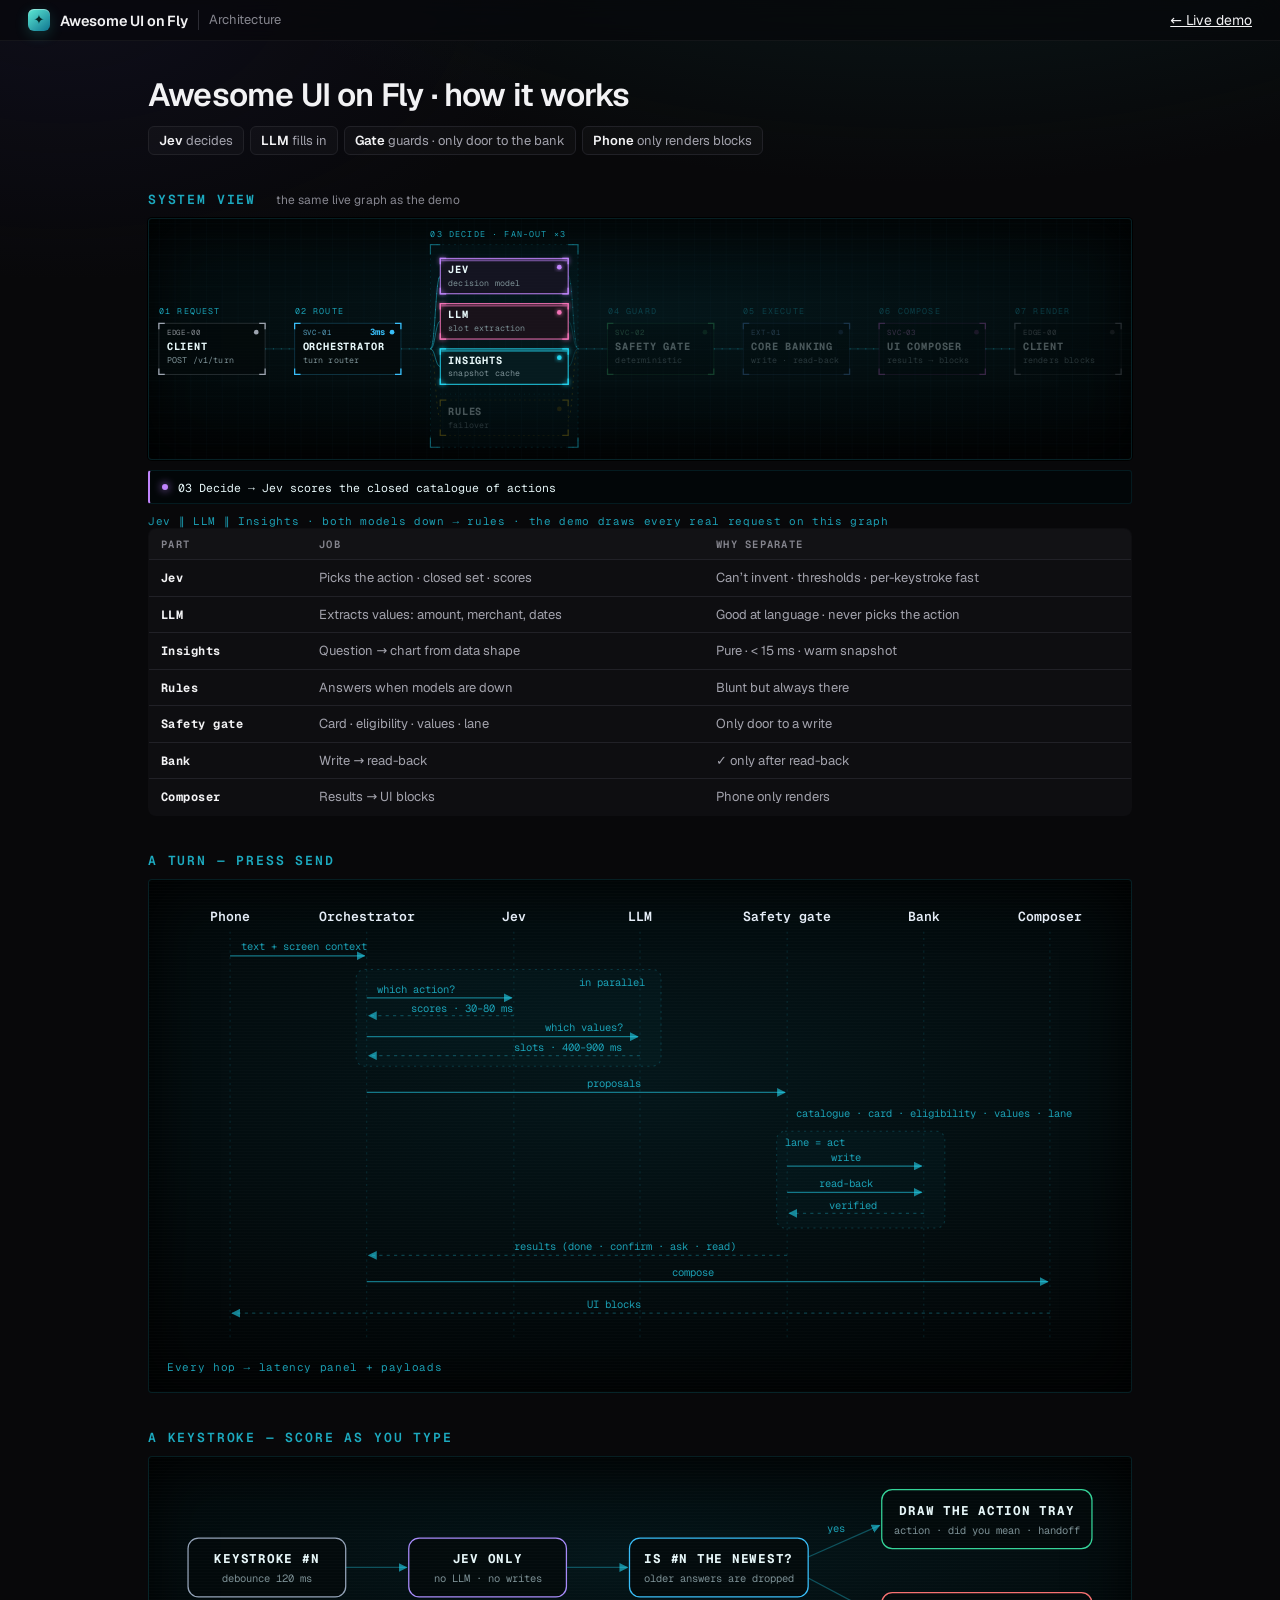
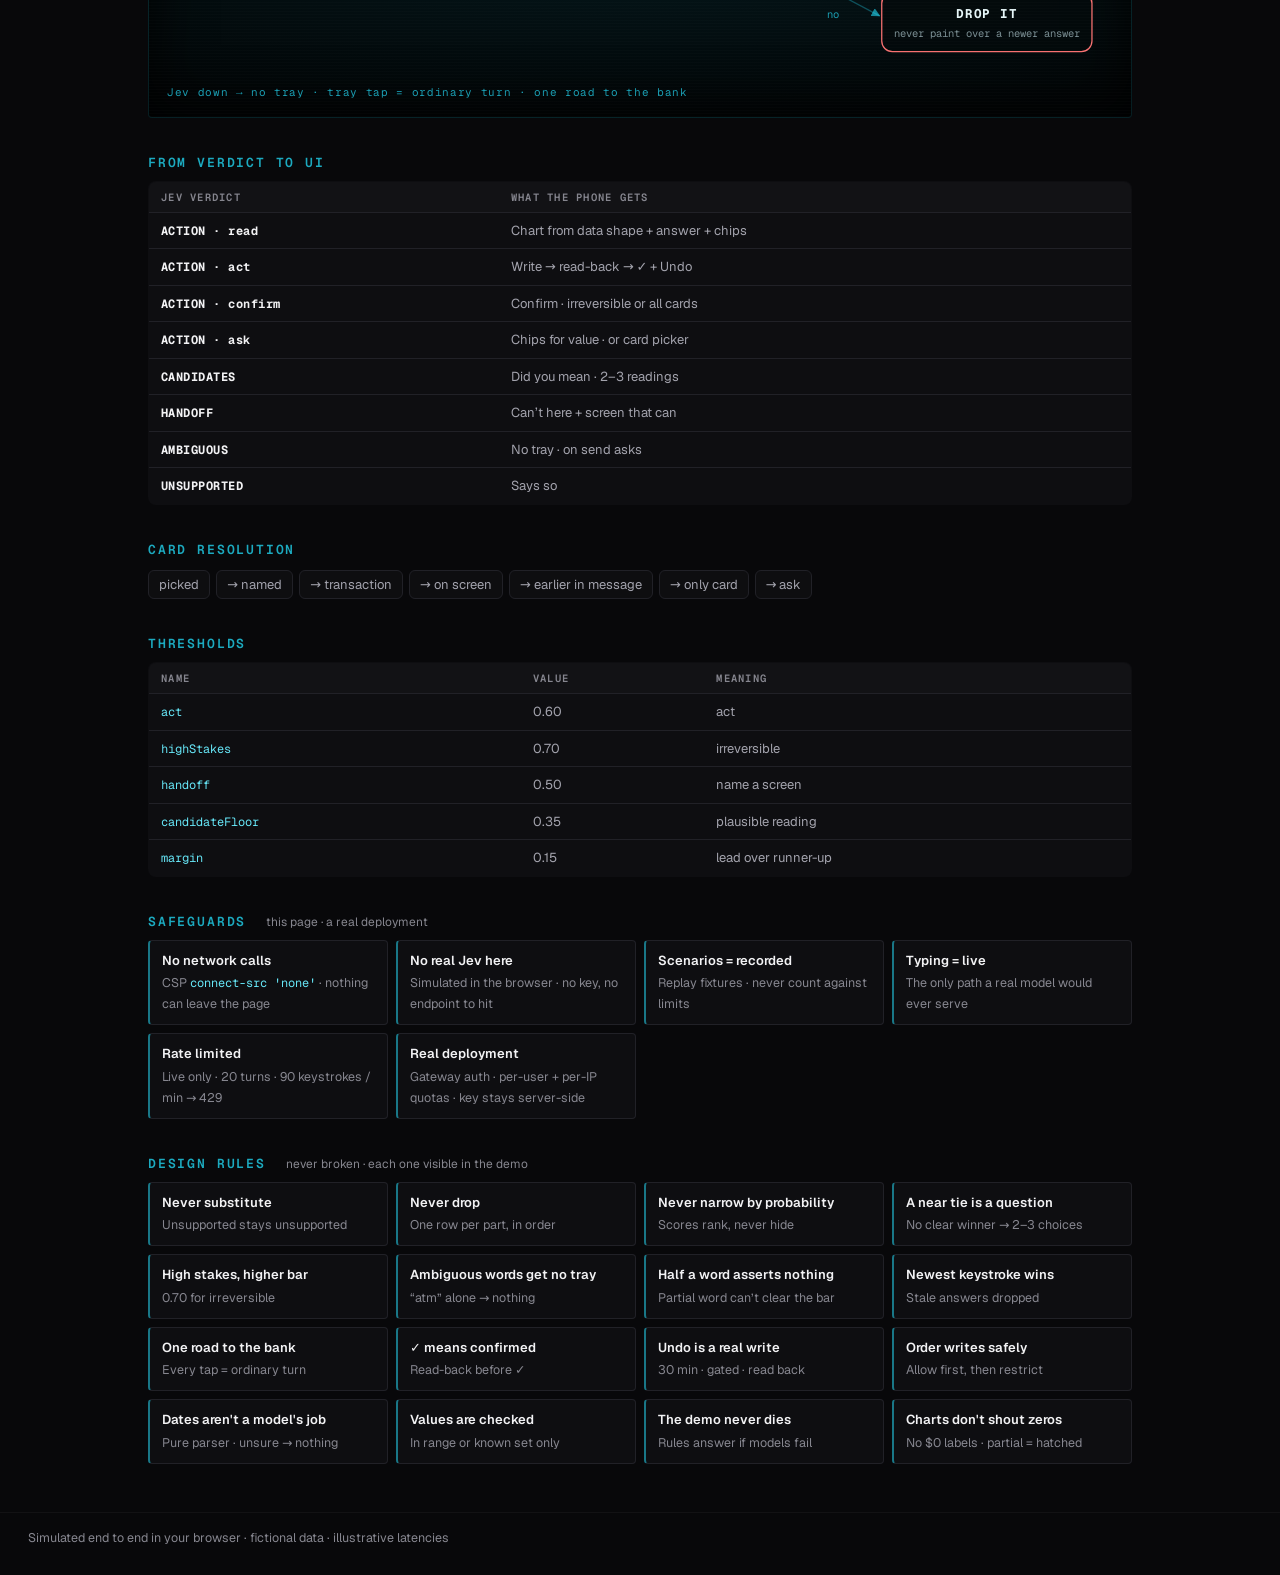
==== architecture.html @ 63ccb76f "Publish Awesome UI on Fly showcase" ====
<!doctype html>
<html lang="en">
<head>
  <meta charset="utf-8">
  <meta property="og:title" content="Awesome UI on Fly · Architecture">
  <meta property="og:image" content="og-image.png">
  <meta name="twitter:card" content="summary_large_image">
  <meta http-equiv="Content-Security-Policy" content="default-src 'self'; script-src 'self'; style-src 'self' 'unsafe-inline'; img-src 'self' data:; font-src 'self'; connect-src 'none'; media-src 'none'; object-src 'none'; frame-src 'none'; worker-src 'none'; base-uri 'self'; form-action 'none'">
  <meta name="viewport" content="width=device-width, initial-scale=1">
  <title>Awesome UI on Fly · Architecture</title>
  <link rel="icon" href="data:image/svg+xml,%3Csvg xmlns=%22http://www.w3.org/2000/svg%22 viewBox=%220 0 32 32%22%3E%3Crect width=%2232%22 height=%2232%22 rx=%228%22 fill=%22%230e7490%22/%3E%3Cpath fill=%22%23ecfeff%22 d=%22M13 6c.7 5.8 3.4 8.5 9.2 9.2-5.8.7-8.5 3.4-9.2 9.2-.7-5.8-3.4-8.5-9.2-9.2 5.8-.7 8.5-3.4 9.2-9.2z%22/%3E%3C/svg%3E">
  <link rel="preload" href="fonts/geist.woff2" as="font" type="font/woff2" crossorigin>
  <link rel="stylesheet" href="site.css?v=36">
  <style>
    .doc-wrap { max-width: 1040px; margin: 0 auto; padding: 8px 28px 48px; }
    .doc-wrap h1 { font: 600 clamp(24px, 2.6vw, 32px)/1.15 var(--display); letter-spacing: -.025em; margin: 28px 0 0; }
    .doc-wrap h2 { font: 600 13px var(--mono); letter-spacing: .14em; text-transform: uppercase; color: #22d3eecc; margin: 36px 0 10px; }
    .doc-wrap h2 small { font: 12px var(--sans); letter-spacing: 0; text-transform: none; color: var(--text-3); margin-left: 10px; }
    .fig { position: relative; margin: 0; border: 1px solid #22d3ee1f; border-radius: 4px; overflow: hidden; padding: 18px;
      background: radial-gradient(120% 90% at 50% 40%, #04161a 0%, #020506 70%); box-shadow: inset 0 0 60px #000; }
    .fig::after { content: ""; position: absolute; inset: 0; pointer-events: none; opacity: .45; background: repeating-linear-gradient(0deg, #ffffff07 0 1px, transparent 1px 3px); }
    .fig svg { display: block; width: 100%; height: auto; position: relative; }
    .fig figcaption { font: 11px var(--mono); letter-spacing: .06em; color: var(--hud-dim); margin-top: 10px; position: relative; }
    table { width: 100%; border-collapse: collapse; margin: 0; font-size: 13px; background: var(--surface); border: 1px solid var(--border); border-radius: 8px; overflow: hidden; }
    th, td { text-align: left; padding: 8px 12px; border-bottom: 1px solid var(--border); vertical-align: top; }
    th { font: 600 10.5px var(--mono); letter-spacing: .12em; text-transform: uppercase; color: var(--text-3); background: #ffffff04; }
    td { color: var(--text-2); } td b { color: var(--text); font-family: var(--mono); font-size: 12px; letter-spacing: .04em; }
    code { font: 12px var(--mono); color: #67e8f9; }
    .rules { display: grid; grid-template-columns: repeat(auto-fill, minmax(230px, 1fr)); gap: 8px; }
    .rule { background: var(--surface); border: 1px solid var(--border); border-left: 2px solid #22d3ee88; border-radius: 4px; padding: 10px 12px; }
    .rule b { display: block; font-size: 13px; font-weight: 600; margin-bottom: 2px; }
    .rule span { color: var(--text-3); font-size: 12.5px; }
    svg text { font-family: var(--mono); }
    .b rect { fill: #03090bcc; stroke-width: 1.2; } .b .t { fill: #e6f6f8; font-size: 12px; font-weight: 700; letter-spacing: .06em; text-anchor: middle; text-transform: uppercase; }
    .b .s { fill: #7b8f94; font-size: 10px; text-anchor: middle; }
    .ar { stroke: #22d3ee55; stroke-width: 1.2; fill: none; marker-end: url(#h); } .ar.dash { stroke-dasharray: 3 4; }
    .lbl { fill: var(--hud-dim); font-size: 10px; } .life { stroke: #22d3ee22; stroke-dasharray: 2 4; }
    .sq { stroke: #22d3ee88; stroke-width: 1.2; marker-end: url(#h); } .sq.ret { stroke-dasharray: 3 4; stroke: #22d3ee44; }
    .grp { fill: #22d3ee06; stroke: #22d3ee33; stroke-dasharray: 2 4; }
    .points { list-style: none; display: flex; flex-wrap: wrap; gap: 6px; margin: 12px 0 0; padding: 0; }
    .points li { font-size: 13px; color: var(--text-2); background: #ffffff06; border: 1px solid var(--border); border-radius: 6px; padding: 4px 10px; } .points b { color: var(--text); }
    .fig-live { padding: 0; border: 0; background: none; box-shadow: none; overflow: visible; }
    .fig-live::after { display: none; }
    .fig-live .flow-wrap, .fig-live .flow-say { margin-left: 0; margin-right: 0; }
    .guards { display: grid; grid-template-columns: repeat(auto-fill, minmax(230px, 1fr)); gap: 8px; }
  </style>
</head>
<body>
  <header class="top"><div class="brand"><span class="mark" style="font-size:13px">✦</span><b>Awesome UI on Fly</b><span class="tagline">Architecture</span></div><a class="btn-ghost" href="index.html">← Live demo</a></header>

  <main class="doc-wrap"><h1>Awesome UI on Fly · how it works</h1>
    <ul class="points"><li><b>Jev</b> decides</li><li><b>LLM</b> fills in</li><li><b>Gate</b> guards · only door to the bank</li><li><b>Phone</b> only renders blocks</li></ul>

    <svg width="0" height="0" style="position:absolute"><defs><marker id="h" viewBox="0 0 10 10" refX="9" refY="5" markerWidth="7" markerHeight="7" orient="auto-start-reverse"><path d="M0 0L10 5L0 10z" fill="#22d3ee99"/></marker></defs></svg>

    <h2>System view <small>the same live graph as the demo</small></h2>
    <figure class="fig fig-live">
      <div class="flow-wrap"><svg id="flow" role="img" aria-label="Request pipeline: client, orchestrator, then Jev, LLM and Insights in parallel (rules as fallback), safety gate, core banking, UI composer, back to the client."></svg></div>
      <div class="flow-say"><i></i><span>a sample turn plays through the pipeline</span></div>
      <figcaption>Jev ∥ LLM ∥ Insights · both models down → rules · the demo draws every real request on this graph</figcaption>
    </figure>

    <table>
      <tr><th>Part</th><th>Job</th><th>Why separate</th></tr>
      <tr><td><b>Jev</b></td><td>Picks the action · closed set · scores</td><td>Can’t invent · thresholds · per-keystroke fast</td></tr>
      <tr><td><b>LLM</b></td><td>Extracts values: amount, merchant, dates</td><td>Good at language · never picks the action</td></tr>
      <tr><td><b>Insights</b></td><td>Question → chart from data shape</td><td>Pure · &lt; 15 ms · warm snapshot</td></tr>
      <tr><td><b>Rules</b></td><td>Answers when models are down</td><td>Blunt but always there</td></tr>
      <tr><td><b>Safety gate</b></td><td>Card · eligibility · values · lane</td><td>Only door to a write</td></tr>
      <tr><td><b>Bank</b></td><td>Write → read-back</td><td>✓ only after read-back</td></tr>
      <tr><td><b>Composer</b></td><td>Results → UI blocks</td><td>Phone only renders</td></tr>
    </table>

    <h2>A turn — press send</h2>
    <figure class="fig">
      <svg viewBox="0 0 900 430">
        <g class="lbl" text-anchor="middle" style="font-size:12.5px;fill:#e5edf7;font-weight:600">
          <text x="60" y="22">Phone</text><text x="190" y="22">Orchestrator</text><text x="330" y="22">Jev</text><text x="450" y="22">LLM</text><text x="590" y="22">Safety gate</text><text x="720" y="22">Bank</text><text x="840" y="22">Composer</text>
        </g>
        <g class="life"><path d="M60 32V420M190 32V420M330 32V420M450 32V420M590 32V420M720 32V420M840 32V420"/></g>
        <path class="sq" d="M60 55H188"/><text class="lbl" x="70" y="49">text + screen context</text>
        <rect class="grp" x="180" y="68" width="290" height="92" rx="8"/><text class="lbl" x="392" y="84">in parallel</text>
        <path class="sq" d="M190 95H328"/><text class="lbl" x="200" y="90">which action?</text>
        <path class="sq ret" d="M330 112H192"/><text class="lbl" x="232" y="108">scores · 30–80 ms</text>
        <path class="sq" d="M190 132H448"/><text class="lbl" x="360" y="127">which values?</text>
        <path class="sq ret" d="M450 150H192"/><text class="lbl" x="330" y="146">slots · 400–900 ms</text>
        <path class="sq" d="M190 185H588"/><text class="lbl" x="400" y="180">proposals</text>
        <text class="lbl" x="598" y="208">catalogue · card · eligibility · values · lane</text>
        <rect class="grp" x="580" y="222" width="160" height="92" rx="8"/><text class="lbl" x="588" y="236">lane = act</text>
        <path class="sq" d="M590 255H718"/><text class="lbl" x="632" y="250">write</text>
        <path class="sq" d="M590 280H718"/><text class="lbl" x="620" y="275">read-back</text>
        <path class="sq ret" d="M720 300H592"/><text class="lbl" x="630" y="296">verified</text>
        <path class="sq ret" d="M590 340H192"/><text class="lbl" x="330" y="335">results (done · confirm · ask · read)</text>
        <path class="sq" d="M190 365H838"/><text class="lbl" x="480" y="360">compose</text>
        <path class="sq ret" d="M840 395H62"/><text class="lbl" x="400" y="390">UI blocks</text>
      </svg>
      <figcaption>Every hop → latency panel + payloads</figcaption>
    </figure>

    <h2>A keystroke — score as you type</h2>
    <figure class="fig">
      <svg viewBox="0 0 900 190">
        <g class="b"><rect x="20" y="60" width="150" height="56" rx="10" stroke="#94a3b8"/><text class="t" x="95" y="84">Keystroke #n</text><text class="s" x="95" y="102">debounce 120 ms</text></g>
        <g class="b"><rect x="230" y="60" width="150" height="56" rx="10" stroke="#a78bfa"/><text class="t" x="305" y="84">Jev only</text><text class="s" x="305" y="102">no LLM · no writes</text></g>
        <g class="b"><rect x="440" y="60" width="170" height="56" rx="10" stroke="#38bdf8"/><text class="t" x="525" y="84">Is #n the newest?</text><text class="s" x="525" y="102">older answers are dropped</text></g>
        <g class="b"><rect x="680" y="14" width="200" height="56" rx="10" stroke="#34d399"/><text class="t" x="780" y="38">Draw the action tray</text><text class="s" x="780" y="56">action · did you mean · handoff</text></g>
        <g class="b"><rect x="680" y="112" width="200" height="56" rx="10" stroke="#f87171"/><text class="t" x="780" y="136">Drop it</text><text class="s" x="780" y="154">never paint over a newer answer</text></g>
        <path class="ar" d="M170 88H228"/><path class="ar" d="M380 88H438"/><path class="ar" d="M610 78L678 48"/><path class="ar" d="M610 98L678 134"/>
        <text class="lbl" x="628" y="54">yes</text><text class="lbl" x="628" y="136">no</text>
      </svg>
      <figcaption>Jev down → no tray · tray tap = ordinary turn · one road to the bank</figcaption>
    </figure>

    <h2>From verdict to UI</h2>
    <table>
      <tr><th>Jev verdict</th><th>What the phone gets</th></tr>
      <tr><td><b>ACTION · read</b></td><td>Chart from data shape + answer + chips</td></tr>
      <tr><td><b>ACTION · act</b></td><td>Write → read-back → ✓ + Undo</td></tr>
      <tr><td><b>ACTION · confirm</b></td><td>Confirm · irreversible or all cards</td></tr>
      <tr><td><b>ACTION · ask</b></td><td>Chips for value · or card picker</td></tr>
      <tr><td><b>CANDIDATES</b></td><td>Did you mean · 2–3 readings</td></tr>
      <tr><td><b>HANDOFF</b></td><td>Can’t here + screen that can</td></tr>
      <tr><td><b>AMBIGUOUS</b></td><td>No tray · on send asks</td></tr>
      <tr><td><b>UNSUPPORTED</b></td><td>Says so</td></tr>
    </table>

    <h2>Card resolution</h2><ul class="points"><li>picked</li><li>→ named</li><li>→ transaction</li><li>→ on screen</li><li>→ earlier in message</li><li>→ only card</li><li>→ ask</li></ul>

    <h2>Thresholds</h2>
    <table>
      <tr><th>Name</th><th>Value</th><th>Meaning</th></tr>
      <tr><td><code>act</code></td><td>0.60</td><td>act</td></tr>
      <tr><td><code>highStakes</code></td><td>0.70</td><td>irreversible</td></tr>
      <tr><td><code>handoff</code></td><td>0.50</td><td>name a screen</td></tr>
      <tr><td><code>candidateFloor</code></td><td>0.35</td><td>plausible reading</td></tr>
      <tr><td><code>margin</code></td><td>0.15</td><td>lead over runner-up</td></tr>
    </table>

    <h2>Safeguards <small>this page · a real deployment</small></h2>
    <div class="guards">
      <div class="rule"><b>No network calls</b><span>CSP <code>connect-src 'none'</code> · nothing can leave the page</span></div>
      <div class="rule"><b>No real Jev here</b><span>Simulated in the browser · no key, no endpoint to hit</span></div>
      <div class="rule"><b>Scenarios = recorded</b><span>Replay fixtures · never count against limits</span></div>
      <div class="rule"><b>Typing = live</b><span>The only path a real model would ever serve</span></div>
      <div class="rule"><b>Rate limited</b><span>Live only · 20 turns · 90 keystrokes / min → 429</span></div>
      <div class="rule"><b>Real deployment</b><span>Gateway auth · per-user + per-IP quotas · key stays server-side</span></div>
    </div>

    <h2 id="rules">Design rules <small>never broken · each one visible in the demo</small></h2>
    <div class="rules">
      <div class="rule"><b>Never substitute</b><span>Unsupported stays unsupported</span></div>
      <div class="rule"><b>Never drop</b><span>One row per part, in order</span></div>
      <div class="rule"><b>Never narrow by probability</b><span>Scores rank, never hide</span></div>
      <div class="rule"><b>A near tie is a question</b><span>No clear winner → 2–3 choices</span></div>
      <div class="rule"><b>High stakes, higher bar</b><span>0.70 for irreversible</span></div>
      <div class="rule"><b>Ambiguous words get no tray</b><span>“atm” alone → nothing</span></div>
      <div class="rule"><b>Half a word asserts nothing</b><span>Partial word can’t clear the bar</span></div>
      <div class="rule"><b>Newest keystroke wins</b><span>Stale answers dropped</span></div>
      <div class="rule"><b>One road to the bank</b><span>Every tap = ordinary turn</span></div>
      <div class="rule"><b>✓ means confirmed</b><span>Read-back before ✓</span></div>
      <div class="rule"><b>Undo is a real write</b><span>30 min · gated · read back</span></div>
      <div class="rule"><b>Order writes safely</b><span>Allow first, then restrict</span></div>
      <div class="rule"><b>Dates aren't a model's job</b><span>Pure parser · unsure → nothing</span></div>
      <div class="rule"><b>Values are checked</b><span>In range or known set only</span></div>
      <div class="rule"><b>The demo never dies</b><span>Rules answer if models fail</span></div>
      <div class="rule"><b>Charts don't shout zeros</b><span>No $0 labels · partial = hatched</span></div>
    </div>
  </main>
  <footer class="foot">Simulated end to end in your browser · fictional data · illustrative latencies</footer>
  <script src="js/flowgraph.js?v=36"></script>
  <script src="js/arch-init.js"></script>
</body>
</html>
---- site.css ----
/* Site chrome: everything outside the phone. */
/* Geist + Geist Mono (SIL Open Font License, fonts/OFL.txt) — bundled, no network. */
@font-face { font-family: "Geist"; src: url("fonts/geist.woff2") format("woff2"); font-weight: 100 900; font-style: normal; font-display: swap; }
@font-face { font-family: "Geist Mono"; src: url("fonts/geist-mono.woff2") format("woff2"); font-weight: 100 900; font-style: normal; font-display: swap; }

:root {
  --bg: #08080a; --surface: #0e0e11; --surface-2: #141418; --surface-3: #1b1b21;
  --border: #212127; --border-2: #2c2c34; --text: #f2f2f4; --text-2: #a3a3ad; --text-3: #86868f; --hud-dim: #22d3eebb; --hud-mute: #7f959a;
  --accent: #2dd4bf; --accent-2: #5eead4; --accent-dim: #0c2f2b; --blue: #60a5fa; --violet: #a78bfa; --pink: #f472b6;
  --ok: #4ade80; --warn: #fbbf24; --bad: #f87171;
  --display: "Geist", "SF Pro Display", -apple-system, BlinkMacSystemFont, "Segoe UI Variable Display", "Segoe UI", system-ui, sans-serif;
  --sans: "Geist", "SF Pro Text", -apple-system, BlinkMacSystemFont, "Segoe UI Variable Text", "Segoe UI", system-ui, sans-serif;
  --mono: "Geist Mono", "SF Mono", ui-monospace, "JetBrains Mono", Menlo, Consolas, monospace;
  --ease: cubic-bezier(.2, .7, .3, 1);
  font-family: var(--sans); -webkit-font-smoothing: antialiased; -moz-osx-font-smoothing: grayscale; font-feature-settings: "ss01", "ss02";
}
* { box-sizing: border-box; }
html { background: var(--bg); scroll-behavior: smooth; }
body { margin: 0; color: var(--text); font-size: 14px; line-height: 1.5; min-height: 100vh;
  background:
    radial-gradient(1100px 520px at 72% -180px, #0f3b3a66, transparent 70%),
    radial-gradient(700px 400px at 5% 0%, #1b1a3a55, transparent 70%),
    var(--bg); }
body::before { content: ""; position: fixed; inset: 0; pointer-events: none; z-index: -1; opacity: .35;
  background-image: radial-gradient(#ffffff14 1px, transparent 1px); background-size: 24px 24px;
  mask-image: linear-gradient(to bottom, #000, transparent 70%); }
button { font: inherit; color: inherit; cursor: pointer; }
button:disabled { cursor: default; }
a { color: inherit; }
:focus-visible { outline: 2px solid var(--accent); outline-offset: 2px; border-radius: 6px; }

/* ── top bar ─────────────────────────────────────────────────────────── */
.top { position: sticky; top: 0; z-index: 40; display: flex; align-items: center; gap: 14px; padding: 9px 28px;
  background: #08080ab8; backdrop-filter: saturate(160%) blur(14px); border-bottom: 1px solid #ffffff0d; flex-wrap: wrap; }
.brand { display: flex; align-items: center; gap: 10px; margin-right: auto; text-decoration: none; }
.mark { width: 22px; height: 22px; border-radius: 6px; display: grid; place-items: center; color: #042522;
  background: linear-gradient(140deg, #5eead4, #0e7490); box-shadow: inset 0 1px 0 #ffffff55, 0 4px 14px #2dd4bf33; }
.mark svg { width: 13px; height: 13px; }
.brand b { font: 600 14.5px var(--display); letter-spacing: -.2px; }
.brand .tagline { color: var(--text-3); font-size: 13px; padding-left: 10px; border-left: 1px solid var(--border-2); }
.seg { display: inline-flex; background: #ffffff08; border: 1px solid var(--border); border-radius: 10px; padding: 3px; }
.seg button { border: 0; background: none; color: var(--text-2); border-radius: 7px; padding: 5px 12px; font-size: 13px; font-weight: 500; transition: background .2s, color .2s; }
.seg button.on { background: var(--surface-3); color: var(--text); box-shadow: 0 0 0 1px var(--border-2), 0 2px 6px #0008; }
.seg-l { align-self: center; color: var(--text-3); font-size: 12.5px; padding: 0 8px; }
.tg { display: inline-flex; align-items: center; gap: 9px; color: var(--text-2); font-size: 13px; font-weight: 500; cursor: pointer; user-select: none; }
.tg input { position: absolute; opacity: 0; pointer-events: none; }
.tg span { width: 32px; height: 18px; border-radius: 99px; background: var(--surface-3); box-shadow: inset 0 0 0 1px var(--border-2); position: relative; transition: .2s; }
.tg span::after { content: ""; position: absolute; top: 2px; left: 2px; width: 14px; height: 14px; border-radius: 50%; background: var(--text-3); transition: .25s var(--ease); }
.tg input:checked + span { background: #3a2a0c; box-shadow: inset 0 0 0 1px #7a5714; }
.tg input:checked + span::after { left: 16px; background: var(--warn); }
.tg input:focus-visible + span { outline: 2px solid var(--accent); outline-offset: 2px; }
.btn { display: inline-flex; align-items: center; gap: 7px; border: 1px solid var(--border-2); border-radius: 8px; padding: 6px 12px; font-size: 13px; font-weight: 550;
  color: var(--text); text-decoration: none; background: #ffffff06; transition: border-color .2s, background .2s, transform .2s var(--ease); }
.btn:hover { border-color: #ffffff30; background: #ffffff0c; }
.btn:active { transform: translateY(1px); }
.btn.primary { border: 0; color: #042522; background: linear-gradient(180deg, #5eead4, #2dd4bf); box-shadow: inset 0 1px 0 #ffffff66, 0 6px 20px #2dd4bf33; }
.btn.primary:hover { filter: brightness(1.06); }
.btn.sm { padding: 6px 12px; font-size: 13px; border-radius: 9px; }
.btn svg { width: 15px; height: 15px; }

/* ── hero ────────────────────────────────────────────────────────────── */
.hero { max-width: 1320px; margin: 0 auto; padding: 32px 28px 18px; }
.eyebrow { display: inline-flex; align-items: center; gap: 7px; font-size: 12px; font-weight: 550; color: var(--accent-2); background: #2dd4bf12; border: 1px solid #2dd4bf30; border-radius: 99px; padding: 4px 11px 4px 9px; }
.eyebrow i { width: 6px; height: 6px; border-radius: 50%; background: var(--accent); box-shadow: 0 0 0 3px #2dd4bf33; animation: breathe-dot 2s infinite; }
@keyframes breathe-dot { 50% { box-shadow: 0 0 0 6px #2dd4bf00; } }
.hero h1 { margin: 12px 0 0; font: 600 clamp(24px, 2.6vw, 32px)/1.15 var(--display); letter-spacing: -.025em; }
.hero h1 em { font-style: normal; background: linear-gradient(95deg, #5eead4 10%, #60a5fa 55%, #a78bfa 95%); -webkit-background-clip: text; background-clip: text; color: transparent; }
.hero p { margin: 8px 0 0; color: var(--text-2); font-size: 14.5px; line-height: 1.55; max-width: 720px; }
.hero-cta { display: flex; gap: 8px; margin-top: 16px; flex-wrap: wrap; align-items: center; }
.stats { display: flex; flex-wrap: wrap; gap: 6px 22px; margin-top: 16px; padding-top: 14px; border-top: 1px solid var(--border); }
.stat { display: flex; align-items: baseline; gap: 7px; font-size: 12.5px; color: var(--text-3); }
.stat b { font: 600 13px var(--sans); color: var(--text); font-variant-numeric: tabular-nums; }

/* ── layout ──────────────────────────────────────────────────────────── */
.stage { display: grid; grid-template-columns: 396px minmax(0, 1fr); gap: 24px; padding: 8px 28px 32px; max-width: 1320px; margin: 0 auto; align-items: start; }
.phone-col { position: sticky; top: 76px; }
.caption { color: var(--text-3); font-size: 13px; text-align: center; margin: 16px auto 0; max-width: 320px; }
.inspector { display: grid; gap: 12px; min-width: 0; }
.panel { background: var(--surface); border: 1px solid var(--border); border-radius: 12px; min-width: 0;
  box-shadow: 0 1px 0 #ffffff08 inset, 0 20px 40px -24px #000a; }
.ph { display: flex; align-items: center; gap: 10px; padding: 11px 16px 9px; }
.ph h2 { margin: 0; font: 600 13.5px var(--sans); letter-spacing: -.01em; color: var(--text); white-space: nowrap; }
.ph small { color: var(--text-3); font-size: 12.5px; overflow: hidden; text-overflow: ellipsis; white-space: nowrap; min-width: 0; }
.ph .r { margin-left: auto; display: flex; gap: 8px; align-items: center; }
.live { display: inline-flex; align-items: center; gap: 6px; font-size: 12px; font-weight: 550; color: var(--text-3); white-space: nowrap; }
.live i { width: 7px; height: 7px; border-radius: 50%; background: var(--text-3); }
.live.on { color: var(--accent-2); } .live.on i { background: var(--accent); box-shadow: 0 0 10px var(--accent); animation: breathe-dot 1.2s infinite; }
.empty { color: var(--text-3); font-size: 14px; margin: 6px 0; }
.foot { max-width: 1320px; margin: 0 auto; display: flex; justify-content: space-between; gap: 16px; flex-wrap: wrap; color: var(--text-3); font-size: 12.5px; padding: 16px 28px 28px; border-top: 1px solid #ffffff0a; }
.foot a { color: var(--text-2); text-decoration: none; } .foot a:hover { color: var(--text); }

/* ── scenarios ───────────────────────────────────────────────────────── */
.scen-tabs { display: flex; gap: 4px; padding: 0 16px; border-bottom: 1px solid var(--border); overflow-x: auto; scrollbar-width: none; }
.scen-tabs button { border: 0; background: none; color: var(--text-3); padding: 8px 2px 10px; margin: 0 8px -1px; font-size: 13.5px; font-weight: 550; border-bottom: 2px solid transparent; white-space: nowrap; transition: color .2s; }
.scen-tabs button:hover { color: var(--text-2); }
.scen-tabs button.on { color: var(--text); border-bottom-color: var(--accent); }
.scen-tabs button span { font-size: 12px; color: var(--text-3); margin-left: 6px; font-variant-numeric: tabular-nums; }
.scen { padding: 10px 16px 14px; }
.scen-intro { margin: 0 0 10px; font-size: 12.5px; color: var(--text-3); }
.scen-cols { display: grid; grid-template-columns: repeat(auto-fit, minmax(260px, 1fr)); gap: 14px 24px; }
.scen-col > small { display: block; font: 600 10px var(--mono); letter-spacing: .12em; text-transform: uppercase; color: var(--hud-dim); padding: 0 10px 4px; }
.sc-card { display: flex; align-items: center; justify-content: space-between; gap: 10px; width: 100%; min-height: 32px; padding: 5px 10px; border: 0; border-radius: 6px; background: none;
  color: var(--text-2); font-size: 13px; text-align: left; transition: background .15s, color .15s; position: relative; }
.sc-card span { line-height: 1.35; }
.sc-card em { flex: none; font-style: normal; font-size: 11px; color: var(--text-3); border: 1px solid var(--border-2); border-radius: 4px; padding: 0 6px; line-height: 18px; }
.sc-card:hover { background: #ffffff0a; color: var(--text); }
.sc-card.on { background: #2dd4bf14; color: var(--text); }
.sc-card.on::before { content: ""; position: absolute; left: 0; top: 8px; bottom: 8px; width: 2px; border-radius: 2px; background: var(--accent); }
.sc-card.on em { color: var(--accent-2); border-color: #2dd4bf55; }
.scen.playing .sc-card:not(.on) { opacity: .45; pointer-events: none; }
@keyframes rise { from { opacity: 0; transform: translateY(6px); } }
.narrate { display: flex; gap: 10px; align-items: flex-start; margin: 0; padding: 12px 20px 14px; border-top: 1px solid var(--border); color: var(--text-2); font-size: 13.5px; line-height: 1.5; }
.narrate::before { content: ""; flex: none; width: 6px; height: 6px; border-radius: 50%; background: var(--accent); margin-top: 7px; }
.narrate b { color: var(--text); font-weight: 600; } .narrate em { color: var(--text-3); font-style: normal; }

/* ── system flow: control-room HUD ─────────────────────────────────── */
.flow-wrap { position: relative; margin: 0 12px; border: 1px solid #22d3ee1f; border-radius: 4px; overflow: hidden;
  background: radial-gradient(120% 90% at 50% 40%, #04161a 0%, #020506 70%); box-shadow: inset 0 0 60px #000, 0 0 0 1px #000; }
.flow-wrap::after { content: ""; position: absolute; inset: 0; pointer-events: none; mix-blend-mode: overlay; opacity: .5;
  background: repeating-linear-gradient(0deg, #ffffff08 0 1px, transparent 1px 3px); animation: flicker 6s steps(1) infinite; }
.flow-wrap::before { content: ""; position: absolute; left: 0; right: 0; height: 60px; top: -60px; pointer-events: none; z-index: 1;
  background: linear-gradient(180deg, transparent, #22d3ee0c, transparent); animation: sweep 7s linear infinite; }
@keyframes sweep { to { transform: translateY(420px); } }
@keyframes flicker { 0%, 100% { opacity: .5; } 47% { opacity: .42; } 48% { opacity: .6; } }
.flow-svg { width: 100%; height: auto; display: block; position: relative; }
.flow-svg text { font-family: var(--mono); }
.flow-svg .stage-t { fill: var(--hud-dim); font-size: 8.5px; letter-spacing: .14em; text-transform: uppercase; }
.flow-svg .group { fill: #22d3ee05; stroke: #22d3ee1c; stroke-dasharray: 2 4; }
.flow-svg .group-br { fill: none; stroke: #22d3ee66; stroke-width: 1.2; }
.flow-svg .group-div { stroke: #22d3ee1a; stroke-dasharray: 1 4; }
.flow-svg .edge { fill: none; stroke: #22d3ee26; stroke-width: 1; transition: stroke .3s; }
.flow-svg .edge.fallback { stroke: #facc1522; stroke-dasharray: 2 4; }
.flow-svg .edge.hot { stroke: #22d3ee70; }
.flow-svg .flowline { fill: none; stroke: transparent; stroke-width: 1; stroke-dasharray: 1 7; pointer-events: none; }
.flow-svg .flowline.on { stroke: #22d3ee60; animation: march 1.1s linear infinite; }
@keyframes march { to { stroke-dashoffset: -16; } }
.flow-svg .comet { fill: none; stroke-width: 2.2; stroke-linecap: round; filter: url(#glow); }
.flow-svg .comet.ghost { stroke-width: 1.4; opacity: .55; }
.flow-svg .node rect.bg { fill: #03090bcc; stroke: color-mix(in srgb, var(--nc) 22%, transparent); stroke-width: 1; transition: stroke .3s, fill .3s; }
.flow-svg .node .br { fill: none; stroke: color-mix(in srgb, var(--nc) 70%, transparent); stroke-width: 1.3; transition: stroke .3s; }
.flow-svg .node .scan { fill: var(--nc); opacity: 0; }
.flow-svg .node .led { fill: color-mix(in srgb, var(--nc) 35%, #000); transition: fill .3s; }
.flow-svg .node .id { fill: color-mix(in srgb, var(--nc) 70%, #fff); font-size: 7.5px; letter-spacing: .12em; opacity: .7; }
.flow-svg .node .t { fill: #e6f6f8; font-size: 10.5px; font-weight: 700; letter-spacing: .08em; }
.flow-svg .node .s { fill: #7b8f94; font-size: 8.5px; letter-spacing: .02em; }
.flow-svg .node .ms { fill: var(--nc); font-size: 9px; font-weight: 700; }
.flow-svg .node { transition: opacity .35s; }
.flow-svg .node.active rect.bg { fill: color-mix(in srgb, var(--nc) 9%, #03090b); stroke: var(--nc); }
.flow-svg .node.active .br { stroke: var(--nc); filter: url(#glow); }
.flow-svg .node.active .led { fill: var(--nc); filter: url(#glow); animation: blinkdot .5s steps(2) infinite; }
.flow-svg .node.active .scan { opacity: .5; animation: nodescan 1.1s linear infinite; }
@keyframes nodescan { from { transform: translateY(0); } to { transform: translateY(48px); } }
.flow-svg .node.row.active .scan { animation-name: nodescan-row; } @keyframes nodescan-row { to { transform: translateY(32px); } }
.flow-svg .node.done .led { fill: var(--nc); }
.flow-svg .node.done .br { stroke: var(--nc); }
.flow-svg .node.bad rect.bg, .flow-svg .node.bad .br { stroke: #ff3b5c; } .flow-svg .node.bad .led { fill: #ff3b5c; } .flow-svg .node.bad .ms { fill: #ff3b5c; }
.flow-svg .node.idle { opacity: .3; }
.flow-svg .node.fb rect.bg { stroke-dasharray: 2 3; fill: transparent; }
.flow-svg .node.switchable { cursor: pointer; }
.flow-svg .node.switchable:hover .br { stroke: #fff; }
.flow-svg .node.off { opacity: .22 !important; }
.flow-svg .node.off rect.bg { stroke-dasharray: 2 3; fill: transparent; }
.flow-svg .node.off .t { text-decoration: line-through; }
@keyframes blinkdot { 50% { opacity: .2; } }
.summary { display: flex; flex-wrap: wrap; gap: 6px; padding: 10px 16px 14px; }
.summary span { display: inline-flex; align-items: baseline; gap: 6px; font: 11px var(--mono); letter-spacing: .04em; text-transform: uppercase; color: var(--text-3); background: #22d3ee06; border: 1px solid #22d3ee1a; border-radius: 3px; padding: 4px 8px; }
.summary b { font-weight: 700; color: #e6f6f8; text-transform: none; }
.summary .tot { border-color: #22d3ee55; background: #22d3ee10; } .summary .tot b { color: #67e8f9; text-shadow: 0 0 8px #22d3ee88; }

/* ── tabs ────────────────────────────────────────────────────────────── */
.tabbar { display: flex; gap: 4px; padding: 6px 16px 0; border-bottom: 1px solid var(--border); overflow-x: auto; scrollbar-width: none; }
.tabbar button { border: 0; background: none; color: var(--text-3); padding: 8px 2px 10px; margin: 0 8px -1px; font-size: 13px; font-weight: 550; border-bottom: 2px solid transparent; white-space: nowrap; transition: color .2s; }
.tabbar button:hover { color: var(--text-2); }
.tabbar button.on { color: var(--text); border-bottom-color: var(--text); }
.tabbar i { font: 600 10.5px var(--sans); font-style: normal; background: var(--accent); color: #042522; border-radius: 99px; padding: 1px 6px; margin-left: 6px; }
.tabbar i:empty { display: none; }
.tab { display: none; padding: 14px 16px 16px; min-height: 260px; } .tab.on { display: block; animation: fade .2s; }
@keyframes fade { from { opacity: 0; } }
.sub { display: flex; justify-content: space-between; align-items: center; gap: 10px; margin-bottom: 14px; min-height: 24px; }
.sub small { color: var(--text-3); font-size: 13px; overflow: hidden; text-overflow: ellipsis; white-space: nowrap; }
.mini-tabs { display: flex; gap: 2px; background: #ffffff08; border: 1px solid var(--border); border-radius: 9px; padding: 2px; }
.mini-tabs:empty { display: none; }
.mini-tabs button { border: 0; background: none; border-radius: 7px; padding: 3px 10px; color: var(--text-3); font-size: 12.5px; font-weight: 500; }
.mini-tabs button.on { color: var(--text); background: var(--surface-3); }

/* decision */
.dec-grid { display: grid; grid-template-columns: minmax(0, 1.2fr) minmax(0, 1fr); gap: 24px; }
.route { display: flex; gap: 8px; margin-bottom: 12px; flex-wrap: wrap; }
.route span { font-size: 12.5px; color: var(--text-3); background: #ffffff06; border: 1px solid var(--border); border-radius: 8px; padding: 4px 9px; }
.route b { font-weight: 600; font-variant-numeric: tabular-nums; color: var(--text); margin-left: 6px; }
.route em { font-size: 12.5px; color: var(--warn); font-style: normal; align-self: center; }
.sc { display: grid; grid-template-columns: minmax(0, 1.1fr) minmax(0, 1fr) 40px; gap: 14px; align-items: center; padding: 7px 10px; border-radius: 8px; }
.sc.chosen { background: #4ade800d; box-shadow: inset 2px 0 0 var(--ok); }
.sc.cand { background: #a78bfa12; box-shadow: inset 2px 0 0 var(--violet); }
.sc-l { font-size: 13px; color: var(--text-2); white-space: nowrap; overflow: hidden; text-overflow: ellipsis; }
.sc.chosen .sc-l, .sc.cand .sc-l { color: var(--text); font-weight: 550; }
.sc-l small { font-size: 10.5px; font-weight: 500; color: var(--text-3); border: 1px solid var(--border-2); border-radius: 5px; padding: 0 5px; margin-left: 6px; }
.sc-t { position: relative; height: 6px; background: #ffffff0d; border-radius: 99px; }
.sc-t i { position: absolute; inset: 0 auto 0 0; border-radius: 99px; background: #4b4b55; transition: width .45s var(--ease); }
.sc-t i.pass { background: linear-gradient(90deg, #0e7490, var(--accent)); box-shadow: 0 0 10px #2dd4bf55; }
.sc-t b { position: absolute; top: -5px; bottom: -5px; width: 1.5px; background: var(--text-2); opacity: .6; border-radius: 1px; }
.sc-v { font-size: 13px; text-align: right; color: var(--text-2); font-variant-numeric: tabular-nums; }
.verdict { font-size: 13px; color: var(--text-2); background: var(--surface-2); border: 1px solid var(--border); border-radius: 12px; padding: 12px 14px; line-height: 1.5; }
.verdict b { display: inline-block; font: 650 11px var(--sans); letter-spacing: .06em; margin: 0 8px 4px 0; padding: 3px 7px; border-radius: 6px; background: var(--surface-3); color: var(--text); }
.v-action b { background: #4ade801f; color: var(--ok); } .v-candidates b { background: #a78bfa24; color: var(--violet); }
.v-handoff b { background: #60a5fa24; color: var(--blue); } .v-ambiguous b, .v-none b { background: #fbbf2424; color: var(--warn); }
.v-unsupported b { background: #f8717124; color: var(--bad); }
.legend { display: flex; gap: 16px; margin-top: 14px; font-size: 12.5px; color: var(--text-3); flex-wrap: wrap; }
.legend span::before { content: ""; display: inline-block; width: 8px; height: 8px; border-radius: 2px; margin-right: 6px; background: var(--c); }
.told { margin-top: 12px; border: 1px solid var(--border); border-radius: 12px; overflow: hidden; }
.told > small { display: block; font-size: 12.5px; font-weight: 600; color: var(--text-2); padding: 10px 14px; background: #ffffff05; border-bottom: 1px solid var(--border); }
.kv { display: grid; grid-template-columns: auto 1fr; font-size: 13px; }
.kv span, .kv b { padding: 8px 14px; border-bottom: 1px solid var(--border); }
.kv span { color: var(--text-3); white-space: nowrap; } .kv b { font-weight: 500; color: var(--text); }
.kv > :nth-last-child(-n+2) { border-bottom: 0; }
.kv + .kv { border-top: 1px solid var(--border); }

/* waterfall */
.wf-row { display: grid; grid-template-columns: 190px minmax(0, 1fr) 64px; gap: 14px; align-items: center; width: 100%; border: 0; background: none; padding: 6px 8px; border-radius: 8px; text-align: left; transition: background .15s; }
.wf-row:hover, .wf-row.sel { background: #ffffff08; }
.wf-name { font-size: 12.5px; color: var(--text-2); white-space: nowrap; overflow: hidden; text-overflow: ellipsis; display: flex; align-items: center; gap: 8px; }
.wf-name::before { content: ""; flex: none; width: 8px; height: 8px; border-radius: 3px; background: var(--nc); }
.wf-track { position: relative; height: 18px; }
.wf-track::before { content: ""; position: absolute; left: 0; right: 0; top: 50%; border-top: 1px dashed #ffffff12; }
.wf-track i { position: absolute; top: 3px; bottom: 3px; border-radius: 4px; background: var(--nc); box-shadow: 0 0 12px color-mix(in srgb, var(--nc) 40%, transparent); }
.wf-row.bad .wf-track i { background: repeating-linear-gradient(45deg, var(--bad) 0 4px, #7f1d1d 4px 8px); }
.wf-ms { font-size: 13px; text-align: right; color: var(--text-2); font-variant-numeric: tabular-nums; }
.wf-row.bad .wf-ms { color: var(--bad); }
.wf-axis { display: grid; grid-template-columns: 190px minmax(0, 1fr) 64px; gap: 14px; padding: 10px 8px 0; margin-top: 8px; border-top: 1px solid var(--border); font-size: 12px; color: var(--text-3); font-variant-numeric: tabular-nums; }
.wf-axis span:nth-child(2) { display: flex; justify-content: space-between; }

/* json + log */
.json { margin: 0; max-height: 400px; overflow: auto; font: 12.5px/1.65 var(--mono); color: var(--text-2); white-space: pre-wrap; word-break: break-word; background: #050507; border: 1px solid var(--border); border-radius: 12px; padding: 14px 16px; }
.json .k { color: #7dd3fc; } .json .s { color: #86efac; } .json .n { color: #fcd34d; } .json .l { color: #f9a8d4; }
.log { list-style: none; margin: 0; padding: 0; max-height: 400px; overflow: auto; }
.log li { display: grid; grid-template-columns: 44px 1fr; gap: 10px; padding: 7px 4px; border-bottom: 1px solid var(--border); font-size: 13px; color: var(--text-2); animation: fade .3s; }
.log time { font-size: 12px; color: var(--text-3); padding-top: 1px; font-variant-numeric: tabular-nums; }
.log li.ok span { color: var(--text); } .log li.ok time { color: var(--ok); }
.log li.warn span { color: #fde68a; } .log li.warn time { color: var(--warn); }
.log li.dim span { color: var(--text-3); }

/* ── how it works ────────────────────────────────────────────────────── */
.how { max-width: 1320px; margin: 0 auto; padding: 8px 28px 36px; }
.how h2 { font: 600 18px var(--display); letter-spacing: -.01em; margin: 0 0 4px; }
.how > p { color: var(--text-2); margin: 0 0 14px; font-size: 13.5px; max-width: 680px; }
.steps { display: grid; grid-template-columns: repeat(4, minmax(0, 1fr)); gap: 12px; counter-reset: s; }
.step { background: var(--surface); border: 1px solid var(--border); border-radius: 12px; padding: 14px 16px; }
.step::before { counter-increment: s; content: "0" counter(s); display: block; font: 600 11px var(--mono); color: var(--accent-2); margin-bottom: 8px; }
.step b { display: block; font: 600 14px var(--sans); margin-bottom: 4px; }
.step span { color: var(--text-2); font-size: 13px; line-height: 1.5; }

@media (max-width: 1180px) {
  .stage { grid-template-columns: 1fr; } .phone-col { position: static; }
  .hero { grid-template-columns: 1fr; gap: 28px; align-items: start; }
  .steps { grid-template-columns: repeat(2, minmax(0, 1fr)); }
}
@media (max-width: 760px) {
  .top, .hero, .stage, .how, .foot { padding-left: 16px; padding-right: 16px; }
  .brand .tagline, .seg-l { display: none; }
  .hero { padding-top: 36px; }
  .dec-grid { grid-template-columns: 1fr; }
  .steps { grid-template-columns: 1fr; }
  .wf-row, .wf-axis { grid-template-columns: 120px minmax(0, 1fr) 54px; }
}
@media (prefers-reduced-motion: reduce) { *, *::before { animation: none !important; transition: none !important; } }


.under { display: flex; flex-direction: column; align-items: center; gap: 4px; margin-top: 18px; }
.ph .r .tg { font-size: 12.5px; margin-right: 4px; }
.ph .r .tg input:checked + span { background: #0c3a35; box-shadow: inset 0 0 0 1px #1f6f66; }
.ph .r .tg input:checked + span::after { background: var(--accent); }

.points { list-style: none; display: flex; flex-wrap: wrap; gap: 6px; margin: 12px 0 0; padding: 0; }
.points li { font-size: 13px; color: var(--text-2); background: #ffffff06; border: 1px solid var(--border); border-radius: 6px; padding: 4px 10px; }
.points b { color: var(--text); font-weight: 600; }
.step ul { margin: 0; padding: 0; list-style: none; }
.step li { color: var(--text-2); font-size: 13px; line-height: 1.5; padding-left: 12px; position: relative; }
.step li::before { content: ""; position: absolute; left: 0; top: 8px; width: 4px; height: 4px; border-radius: 1px; background: var(--accent); }
.narrate em { font-family: var(--mono); font-size: 11.5px; color: var(--accent-2); }

/* decision tab · HUD */
#scores { font-family: var(--mono); }
.vline { display: flex; flex-wrap: wrap; align-items: center; gap: 8px 12px; padding: 9px 12px; border: 1px solid #22d3ee1f; border-radius: 4px; background: #03090b; font-size: 12px; color: #b9c7ca; }
.vline b { font-size: 10.5px; letter-spacing: .12em; padding: 2px 7px; border-radius: 3px; background: #ffffff10; color: #fff; }
.vline.v-action b { background: #4ade801f; color: #4ade80; } .vline.v-candidates b { background: #c084fc22; color: #d8b4fe; }
.vline.v-handoff b { background: #60a5fa22; color: #93c5fd; } .vline.v-ambiguous b, .vline.v-none b { background: #facc1522; color: #fde047; }
.vline.v-unsupported b { background: #ff3b5c22; color: #ff8fa3; }
.route-m { margin-left: auto; font-size: 10.5px; color: var(--hud-mute); letter-spacing: .06em; display: inline-flex; align-items: center; gap: 5px; }
.route-m i { display: inline-block; width: 34px; height: 3px; background: #ffffff12; position: relative; border-radius: 2px; }
.route-m i::after { content: ""; position: absolute; inset: 0 auto 0 0; width: var(--w); background: #22d3ee; border-radius: 2px; }
.srs { margin-top: 8px; }
.sr { display: grid; grid-template-columns: minmax(0, 1fr) minmax(0, 1.1fr) 36px; gap: 12px; align-items: center; height: 28px; padding: 0 10px; border-radius: 3px; font-size: 12px; }
.sr.chosen { background: #4ade800d; box-shadow: inset 2px 0 0 #4ade80; } .sr.cand { background: #c084fc10; box-shadow: inset 2px 0 0 #c084fc; }
.sr-l { color: #8a9ba0; white-space: nowrap; overflow: hidden; text-overflow: ellipsis; font-family: var(--sans); font-size: 12.5px; }
.sr.chosen .sr-l, .sr.cand .sr-l { color: #e6f6f8; }
.sr-l em { font-style: normal; font-size: 9px; color: var(--hud-mute); margin-left: 6px; }
.sr-t { position: relative; height: 4px; background: #ffffff0d; border-radius: 2px; }
.sr-t i { position: absolute; inset: 0 auto 0 0; background: #3f4b4f; border-radius: 2px; transition: width .4s var(--ease); }
.sr-t i.pass { background: #22d3ee; box-shadow: 0 0 8px #22d3ee88; }
.sr-t b { position: absolute; top: -4px; bottom: -4px; width: 1px; background: #ffffff55; }
.sr-v { text-align: right; color: #b9c7ca; font-size: 11.5px; }
.told-row { display: flex; flex-wrap: wrap; align-items: center; gap: 6px; margin-top: 10px; padding-top: 10px; border-top: 1px dashed #22d3ee1a; }
.told-row small { font-size: 10px; letter-spacing: .12em; text-transform: uppercase; color: var(--hud-dim); margin-right: 4px; }
.kc { display: inline-flex; gap: 6px; align-items: baseline; font-size: 11.5px; color: #e6f6f8; border: 1px solid #22d3ee22; background: #22d3ee08; border-radius: 3px; padding: 3px 7px; }
.kc i { font-style: normal; font-size: 9.5px; letter-spacing: .1em; text-transform: uppercase; color: var(--hud-mute); }
.kc.warn { border-color: #facc1533; background: #facc150a; }
.tab[data-pane="scores"] { min-height: 0; }

/* the Jev call */
.call { border: 1px solid #22d3ee26; border-radius: 4px; background: #020608; margin-bottom: 10px; overflow: hidden; }
.call-h { display: flex; align-items: center; gap: 10px; padding: 8px 12px; border-bottom: 1px solid #22d3ee1a; font-size: 12px; color: #e6f6f8; }
.call-h .verb { font-size: 10px; font-weight: 700; letter-spacing: .1em; color: #020608; background: #22d3ee; border-radius: 2px; padding: 1px 6px; }
.call-h .st { margin-left: auto; color: #4ade80; font-weight: 700; } .call-h .st.bad { color: #ff5c77; }
.call-h .lat { color: #67e8f9; font-weight: 700; text-shadow: 0 0 8px #22d3ee66; }
.call-b { display: grid; grid-template-columns: 1fr 1fr; }
.call-b > div { padding: 8px 12px; min-width: 0; } .call-b > div + div { border-left: 1px solid #22d3ee14; }
.call small, .sel small { display: block; font-size: 9.5px; letter-spacing: .14em; text-transform: uppercase; color: var(--hud-dim); margin-bottom: 4px; }
.call pre { margin: 0; font: 11px/1.5 var(--mono); color: #9fb3b8; white-space: pre-wrap; word-break: break-word; }
.sel { border-top: 1px solid #22d3ee1a; padding: 8px 12px 10px; }
.sel ol { list-style: none; margin: 0; padding: 0; display: flex; flex-wrap: wrap; gap: 4px 14px; }
.sel li { font-size: 11.5px; color: #b9c7ca; display: inline-flex; gap: 6px; }
.sel li i { font-style: normal; font-weight: 700; } .sel li.y i { color: #4ade80; } .sel li.n i { color: #ff5c77; }
.choice-line { margin-top: 8px; font-size: 12px; color: #8a9ba0; }
.choice-line b { color: #4ade80; font-size: 13px; letter-spacing: .04em; } .choice-line b.null { color: #fde047; } .choice-line em { font-style: normal; color: var(--hud-mute); }
@media (max-width: 760px) { .call-b { grid-template-columns: 1fr; } .call-b > div + div { border-left: 0; border-top: 1px solid #22d3ee14; } }

.call-h .mode { font-size: 9.5px; font-weight: 700; letter-spacing: .12em; border-radius: 2px; padding: 1px 6px; }
.call-h .mode.rec { color: #d8b4fe; border: 1px solid #c084fc55; background: #c084fc12; }
.call-h .mode.live { color: #4ade80; border: 1px solid #4ade8055; background: #4ade8012; }

/* scenarios collapse into a now-playing bar */
#try .scen-tabs, #try .scen { max-height: 900px; opacity: 1; overflow: hidden; transition: max-height .45s var(--ease), opacity .25s, padding .35s var(--ease); }
#try.collapsed .scen-tabs, #try.collapsed .scen { max-height: 0; opacity: 0; padding-top: 0; padding-bottom: 0; border-bottom-color: transparent; }
#try.collapsed .ph { display: none; }
#try.collapsed .narrate { padding: 10px 12px 10px 16px; }
.np-label { flex: none; font: 600 10px var(--mono); letter-spacing: .12em; text-transform: uppercase; color: var(--hud-dim); display: none; }
#try.collapsed .np-label { display: inline; }
.narrate { position: relative; align-items: center; }
.narrate::before { display: none; }
.np { display: flex; gap: 10px; align-items: baseline; flex: 1; min-width: 0; }
.np-dot { flex: none; width: 6px; height: 6px; border-radius: 50%; background: var(--accent); transform: translateY(-1px); }
.np-open { display: none; flex: none; }
#try.collapsed .np-open { display: inline-flex; }
.np-bar { position: absolute; left: 0; bottom: -1px; height: 2px; width: 0; background: linear-gradient(90deg, transparent, var(--accent)); box-shadow: 0 0 8px var(--accent); }
#try.playing-now .np-bar { animation: npbar 2.8s var(--ease) forwards; }
#try.playing-now .np-dot { animation: breathe-dot 1s infinite; box-shadow: 0 0 0 3px #2dd4bf33; }
@keyframes npbar { from { width: 0; } to { width: 100%; opacity: .2; } }
#try.collapsed .narrate { border-top: 0; }

/* ── finishing ───────────────────────────────────────────────────────── */
::selection { background: #2dd4bf44; color: #fff; }
* { scrollbar-width: thin; scrollbar-color: #2a2f33 transparent; }
::-webkit-scrollbar { width: 8px; height: 8px; } ::-webkit-scrollbar-thumb { background: #2a2f33; border-radius: 8px; } ::-webkit-scrollbar-track { background: transparent; }
.hero > *, .stage > *, .how { animation: rise .5s var(--ease) both; }
.hero > :nth-child(2) { animation-delay: .04s; } .hero > :nth-child(3) { animation-delay: .08s; } .hero > :nth-child(4) { animation-delay: .12s; }
.stage > :nth-child(2) { animation-delay: .1s; }
.hud-empty { margin: 8px 0; font: 11px var(--mono); letter-spacing: .12em; text-transform: uppercase; color: var(--hud-dim); }
.hud-empty i { font-style: normal; animation: blinkdot 1s steps(2) infinite; }
.kbd { font: 600 10.5px var(--mono); color: var(--text-2); border: 1px solid var(--border-2); border-bottom-width: 2px; border-radius: 4px; padding: 0 5px; }

/* inspector tabs · same HUD language as the flow */
.tabbar button { font-family: var(--mono); font-size: 11px; letter-spacing: .12em; text-transform: uppercase; }
.tabbar button.on { color: #e6f6f8; border-bottom-color: #22d3ee; }
.tabbar i { background: #22d3ee; color: #021014; }
.wf-row { grid-template-columns: 200px minmax(0, 1fr) 64px; border-radius: 3px; padding: 5px 8px; }
.wf-row:hover, .wf-row.sel { background: #22d3ee0c; }
.wf-name { font-family: var(--mono); font-size: 11.5px; color: #9fb3b8; }
.wf-name::before { border-radius: 1px; width: 6px; height: 6px; }
.wf-track::before { border-top-color: #22d3ee14; }
.wf-track i { border-radius: 1px; top: 5px; bottom: 5px; box-shadow: 0 0 10px color-mix(in srgb, var(--nc) 60%, transparent); }
.wf-ms { font-family: var(--mono); font-size: 11.5px; color: #67e8f9; }
.wf-axis { grid-template-columns: 200px minmax(0, 1fr) 64px; font-family: var(--mono); font-size: 10.5px; color: var(--hud-dim); border-top-color: #22d3ee1a; }
.json { background: #020608; border-color: #22d3ee1f; border-radius: 4px; font-size: 11.5px; }
.json .k { color: #67e8f9; } .json .s { color: #a7f3d0; } .json .n { color: #fde68a; } .json .l { color: #f0abfc; }
.log li { grid-template-columns: 52px 1fr; border-bottom-color: #22d3ee12; font-size: 12.5px; }
.log time { font-family: var(--mono); font-size: 11px; color: var(--hud-dim); }
.sub small { font-family: var(--mono); font-size: 11px; color: var(--hud-mute); }
.mini-tabs { border-radius: 4px; } .mini-tabs button { font-family: var(--mono); font-size: 10.5px; letter-spacing: .08em; text-transform: uppercase; border-radius: 3px; }
@media (max-width: 760px) { .wf-row, .wf-axis { grid-template-columns: 120px minmax(0, 1fr) 52px; } }

.tg b { font-weight: 500; } .short { display: none; }
@media (max-width: 560px) {
  .top { flex-wrap: nowrap; gap: 10px; padding: 9px 14px; }
  .brand b { font-size: 13.5px; white-space: nowrap; }
  .full { display: none; } .short { display: inline; }
  .hero-cta .btn { flex: 1; justify-content: center; }
}

/* scenario tabs: title + caption */
.scen-tabs button { display: flex; flex-direction: column; align-items: flex-start; gap: 2px; padding: 10px 4px 11px; text-align: left; }
.scen-tabs button b { font-weight: 600; font-size: 13.5px; display: inline-flex; gap: 6px; align-items: baseline; }
.scen-tabs button small { font-size: 11px; font-weight: 400; color: var(--text-3); white-space: nowrap; }
.scen-tabs button.on small { color: var(--text-2); }
.scen-intro { display: none; }
.sc-card.tapped { outline: 2px solid var(--accent); }

.scen-tabs { display: grid; grid-template-columns: repeat(4, minmax(0, 1fr)); gap: 0; padding: 0 8px; overflow: visible; }
.scen-tabs button { margin: 0 4px -1px; padding: 10px 6px 11px; min-width: 0; }
.scen-tabs button small { white-space: normal; line-height: 1.35; }
.sc-card.story { align-items: flex-start; }
.sc-card.story span { display: flex; flex-direction: column; gap: 2px; }
.sc-card.story span i { font-style: normal; font-size: 11.5px; color: var(--text-3); }
.sc-card.story em { margin-top: 2px; }
@media (max-width: 760px) { .scen-tabs { grid-template-columns: repeat(2, minmax(0, 1fr)); } }

/* live narration under the flow */
.flow-say { display: flex; align-items: center; gap: 10px; margin: 10px 12px 0; padding: 8px 12px; border: 1px solid #22d3ee1a; border-left: 2px solid var(--sc, #22d3ee55); border-radius: 3px; background: #020608; font: 11.5px var(--mono); color: #9fb3b8; min-height: 34px; transition: border-color .3s; }
.flow-say i { flex: none; width: 6px; height: 6px; border-radius: 50%; background: var(--sc, #22d3ee55); box-shadow: 0 0 8px var(--sc, transparent); transition: background .3s; }
.flow-say span.in { animation: say-in .35s var(--ease) both; color: #e6f6f8; }
@keyframes say-in { from { opacity: 0; transform: translateX(-6px); filter: blur(2px); } }
/* selection checks reveal in order */
.sel li, .choice-line { animation: step-in .35s var(--ease) both; }
@keyframes step-in { from { opacity: 0; transform: translateY(4px); } }

/* ── accessibility ───────────────────────────────────────────────────── */
.sr-only { position: absolute; width: 1px; height: 1px; padding: 0; margin: -1px; overflow: hidden; clip: rect(0 0 0 0); white-space: nowrap; border: 0; }
/* focus rings drawn inside elements that sit in clipping containers */
.tabbar button:focus-visible, .scen-tabs button:focus-visible, .sc-card:focus-visible, .mini-tabs button:focus-visible, .seg button:focus-visible, .wf-row:focus-visible { outline-offset: -2px; }
.linkish { border: 0; background: none; padding: 0; font: inherit; color: var(--text-2); cursor: pointer; }
.linkish:hover { color: var(--text); }

/* ── pipeline graph: stacked on phones (js/flowgraph.js) ─────────────── */
.flow-svg.vert { max-width: 440px; margin: 0 auto; }
.flow-svg.vert .node .t { font-size: 11px; }
.flow-svg.vert .node .s { font-size: 9.5px; }
.flow-svg.vert .node:not(.row).active .scan { animation-name: nodescan-v; } @keyframes nodescan-v { to { transform: translateY(40px); } }
.flow-wrap:has(.vert)::before { animation-name: sweep-v; } @keyframes sweep-v { to { transform: translateY(820px); } }

/* ── first-visit guide ───────────────────────────────────────────────── */
.guide-ring { position: fixed; z-index: 60; pointer-events: none; border-radius: 14px; border: 1.5px solid var(--accent);
  box-shadow: 0 0 0 200vmax #000a, 0 0 24px #2dd4bf55; transition: left .35s var(--ease), top .35s var(--ease), width .35s var(--ease), height .35s var(--ease); }
.guide-pop { position: fixed; z-index: 61; width: 300px; background: var(--surface-2); border: 1px solid var(--border-2); border-radius: 12px; padding: 12px 14px 12px;
  box-shadow: 0 24px 60px -12px #000, 0 0 0 1px #ffffff08 inset; color: var(--text); }
.guide-pop.in { animation: rise .3s var(--ease) both; }
.guide-pop.docked { left: 16px; right: 16px; bottom: 16px; width: auto; }
.guide-top { display: flex; align-items: center; justify-content: space-between; }
.guide-n { font: 600 10.5px var(--mono); letter-spacing: .12em; text-transform: uppercase; color: var(--accent-2); }
.guide-x { border: 0; background: none; color: var(--text-2); font-size: 13px; width: 28px; height: 28px; border-radius: 6px; margin: -4px -6px 0 0; }
.guide-x:hover { background: #ffffff0c; color: var(--text); }
.guide-pop h3 { margin: 4px 0 4px; font: 600 15px var(--display); letter-spacing: -.01em; }
.guide-pop p { margin: 0; color: var(--text-2); font-size: 13px; line-height: 1.5; }
.guide-pop p b { color: var(--text); font-weight: 600; }
.guide-foot { display: flex; align-items: center; gap: 6px; margin-top: 12px; }
.guide-dots { display: flex; gap: 5px; margin-right: auto; }
.guide-dots i { width: 6px; height: 6px; border-radius: 50%; background: var(--border-2); }
.guide-dots i.on { background: var(--accent); }
.guide-pop [hidden] { display: none; }
@media (prefers-reduced-motion: reduce) { .guide-ring { transition: none; } }
/* phones: the flow header's switches + status drop to their own line instead of widening the page */
@media (max-width: 560px) {
  .ph { flex-wrap: wrap; row-gap: 6px; }
  .ph .r { flex: 1 1 100%; margin-left: 0; min-width: 0; }
  .live { min-width: 0; overflow: hidden; text-overflow: ellipsis; }
}

.sim-l { font: 600 10px var(--mono); letter-spacing: .12em; text-transform: uppercase; color: var(--text-3); border: 1px dashed var(--border-2); border-radius: 3px; padding: 2px 6px; cursor: help; }

/* scenario finished → a clear next step */
.narrate.finished { animation: done-in .45s var(--ease) both; flex-wrap: wrap; row-gap: 8px; }
@keyframes done-in { from { opacity: 0; transform: translateY(6px); } }
.np.done .np-dot { background: var(--ok); box-shadow: 0 0 0 3px #4ade8033; }
.np.done .np-label { color: #4ade80cc; display: inline; }
.np-acts { display: flex; gap: 8px; margin-left: auto; flex-wrap: wrap; }
.np-acts .btn { max-width: 340px; }
.np-next { overflow: hidden; text-overflow: ellipsis; white-space: nowrap; animation: nudge 1.4s ease-in-out .5s 2; }
@keyframes nudge { 0%, 100% { transform: none; box-shadow: inset 0 1px 0 #ffffff66, 0 6px 20px #2dd4bf33; } 50% { transform: translateX(3px); box-shadow: inset 0 1px 0 #ffffff66, 0 0 0 5px #2dd4bf2e; } }
@media (max-width: 560px) { .np-acts { width: 100%; margin-left: 0; } .np-acts .btn { flex: 1; justify-content: center; } }
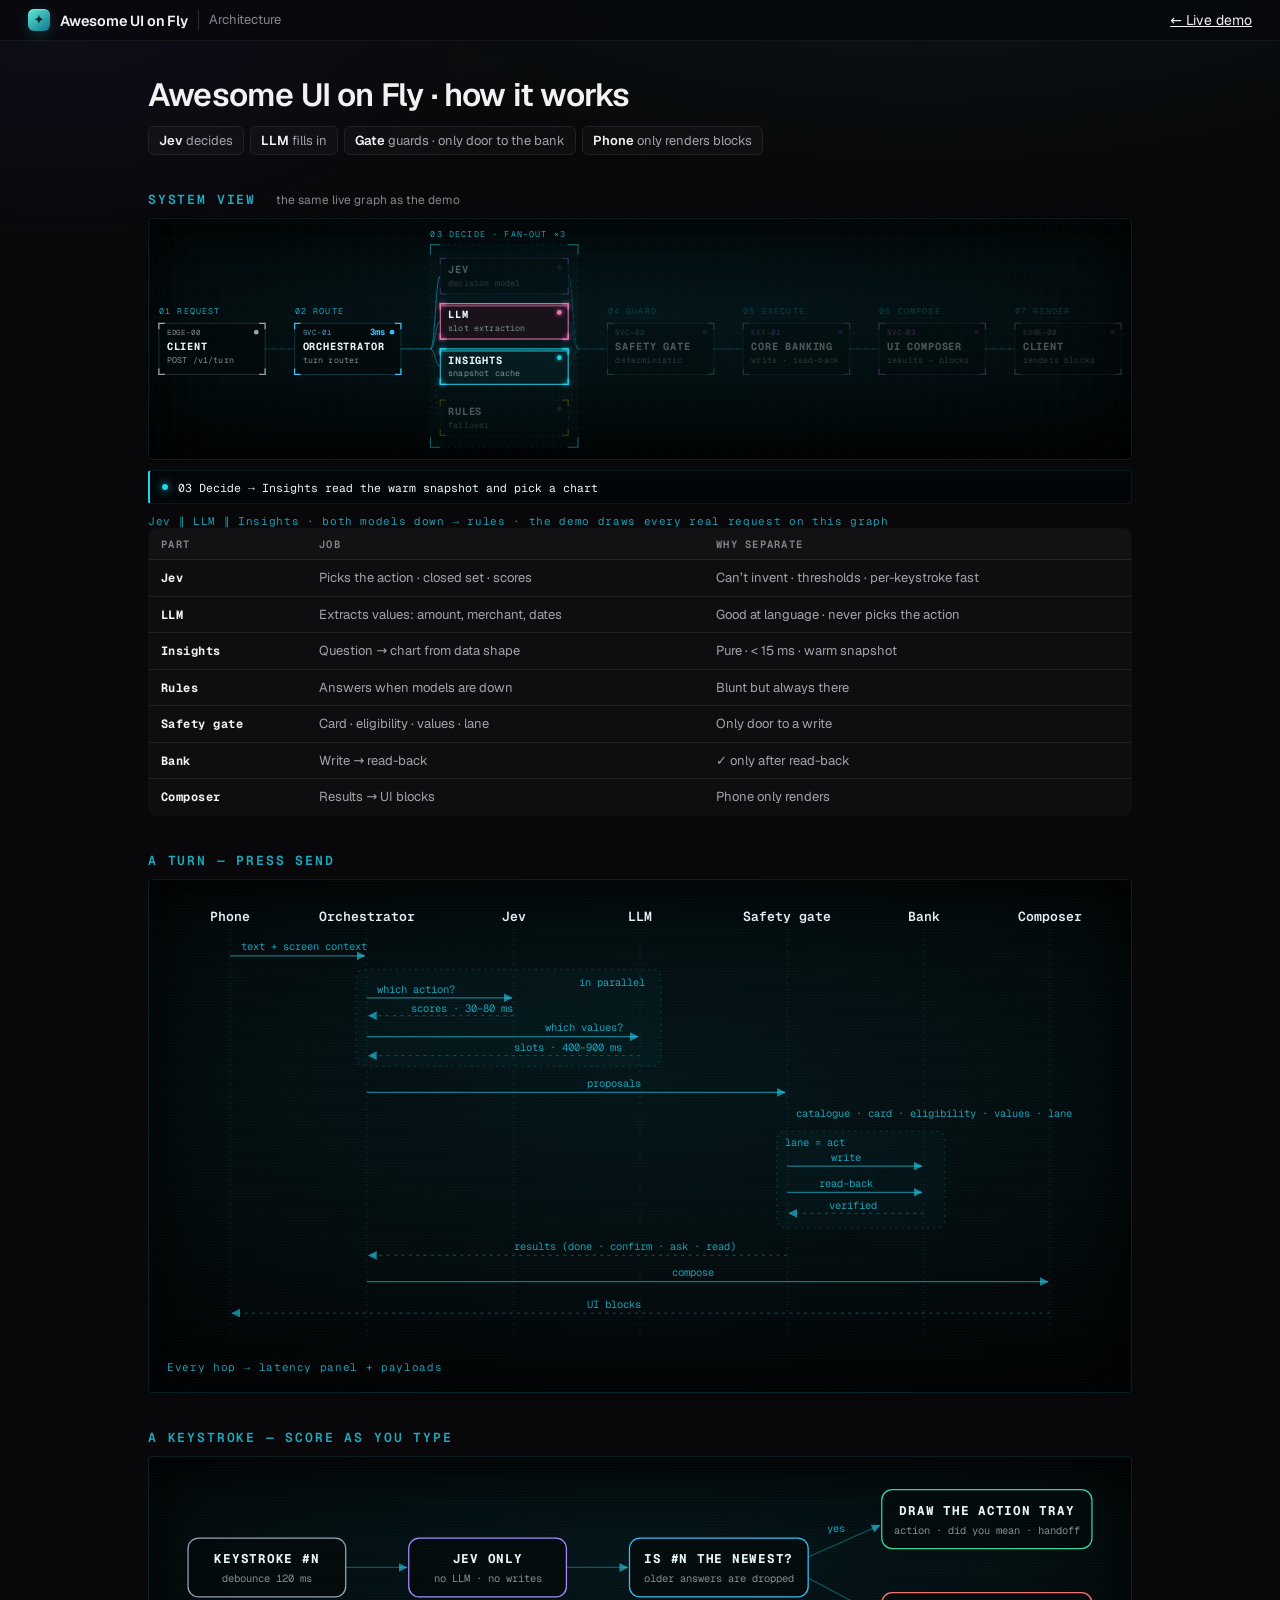
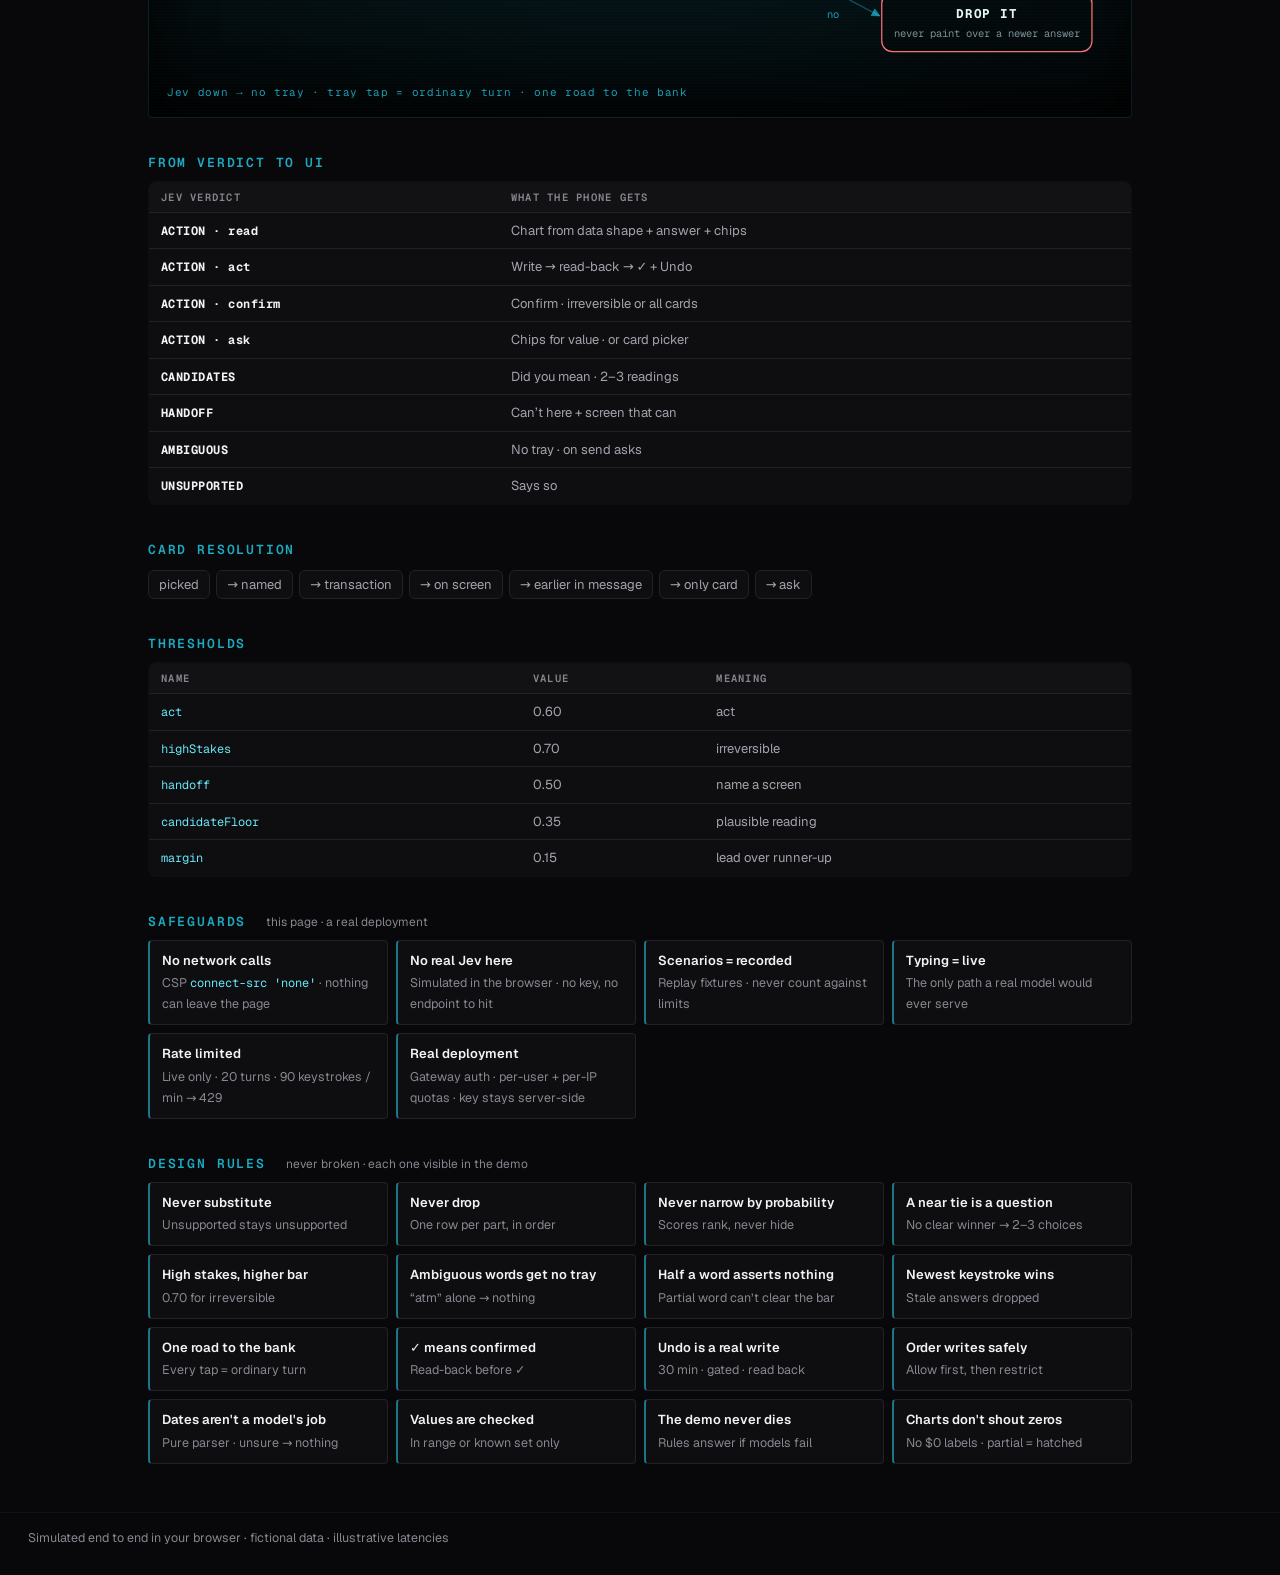
==== commit 1af304a6: "Update Awesome UI interface and correction flow" ====
--- a/architecture.html
+++ b/architecture.html
@@ -10,7 +10,7 @@
   <title>Awesome UI on Fly · Architecture</title>
   <link rel="icon" href="data:image/svg+xml,%3Csvg xmlns=%22http://www.w3.org/2000/svg%22 viewBox=%220 0 32 32%22%3E%3Crect width=%2232%22 height=%2232%22 rx=%228%22 fill=%22%230e7490%22/%3E%3Cpath fill=%22%23ecfeff%22 d=%22M13 6c.7 5.8 3.4 8.5 9.2 9.2-5.8.7-8.5 3.4-9.2 9.2-.7-5.8-3.4-8.5-9.2-9.2 5.8-.7 8.5-3.4 9.2-9.2z%22/%3E%3C/svg%3E">
   <link rel="preload" href="fonts/geist.woff2" as="font" type="font/woff2" crossorigin>
-  <link rel="stylesheet" href="site.css?v=36">
+  <link rel="stylesheet" href="site.css?v=41">
   <style>
     .doc-wrap { max-width: 1040px; margin: 0 auto; padding: 8px 28px 48px; }
     .doc-wrap h1 { font: 600 clamp(24px, 2.6vw, 32px)/1.15 var(--display); letter-spacing: -.025em; margin: 28px 0 0; }
@@ -167,7 +167,7 @@
     </div>
   </main>
   <footer class="foot">Simulated end to end in your browser · fictional data · illustrative latencies</footer>
-  <script src="js/flowgraph.js?v=36"></script>
+  <script src="js/flowgraph.js?v=41"></script>
   <script src="js/arch-init.js"></script>
 </body>
 </html>
--- a/site.css
+++ b/site.css
@@ -465,3 +465,22 @@
 .np-next { overflow: hidden; text-overflow: ellipsis; white-space: nowrap; animation: nudge 1.4s ease-in-out .5s 2; }
 @keyframes nudge { 0%, 100% { transform: none; box-shadow: inset 0 1px 0 #ffffff66, 0 6px 20px #2dd4bf33; } 50% { transform: translateX(3px); box-shadow: inset 0 1px 0 #ffffff66, 0 0 0 5px #2dd4bf2e; } }
 @media (max-width: 560px) { .np-acts { width: 100%; margin-left: 0; } .np-acts .btn { flex: 1; justify-content: center; } }
+
+/* simulation controls: one place; outage shows on the model switches it affects */
+.ph .r .tg-out input:checked + span, body.sim-outage .ph .r .tg:not(.tg-out) input:checked + span { background: #3a2a0c; box-shadow: inset 0 0 0 1px #7a5714; }
+.ph .r .tg-out input:checked + span::after, body.sim-outage .ph .r .tg:not(.tg-out) input:checked + span::after { background: var(--warn); }
+body.sim-outage .ph .r .tg:not(.tg-out) { color: var(--warn); }
+body.sim-outage #flow .node.switchable:not(.off) rect.bg { stroke: var(--warn); stroke-dasharray: 3 3; }
+body.sim-outage #flow .node.switchable:not(.off) .s { fill: var(--warn); }
+
+/* fallback classifier: which patterns fired */
+.rules-view { margin-top: 8px; border: 1px dashed #facc1555; border-radius: 4px; background: #facc1506; padding: 8px 10px; font-family: var(--mono); }
+.rv-h { font-size: 10px; letter-spacing: .12em; text-transform: uppercase; color: #fde047cc; margin-bottom: 6px; }
+.rv-row { display: grid; grid-template-columns: 140px 1fr 56px; gap: 10px; align-items: baseline; font-size: 11.5px; color: #9fb3b8; padding: 4px 0; border-bottom: 1px dashed #ffffff0d; }
+.rv-row b { color: #e6f6f8; font-weight: 600; } .rv-row em { font-style: normal; text-align: right; color: #fde047; }
+.rv-row.win b { color: #4ade80; } .rv-row.win em { color: #4ade80; }
+.rv-note { margin-top: 6px; font-size: 10.5px; color: #6b8187; }
+@media (max-width: 760px) { .rv-row { grid-template-columns: 1fr 50px; } .rv-row span { grid-column: 1 / -1; order: 3; } }
+
+/* narration only while something is happening */
+.flow-say:has(span:empty) { display: none; }
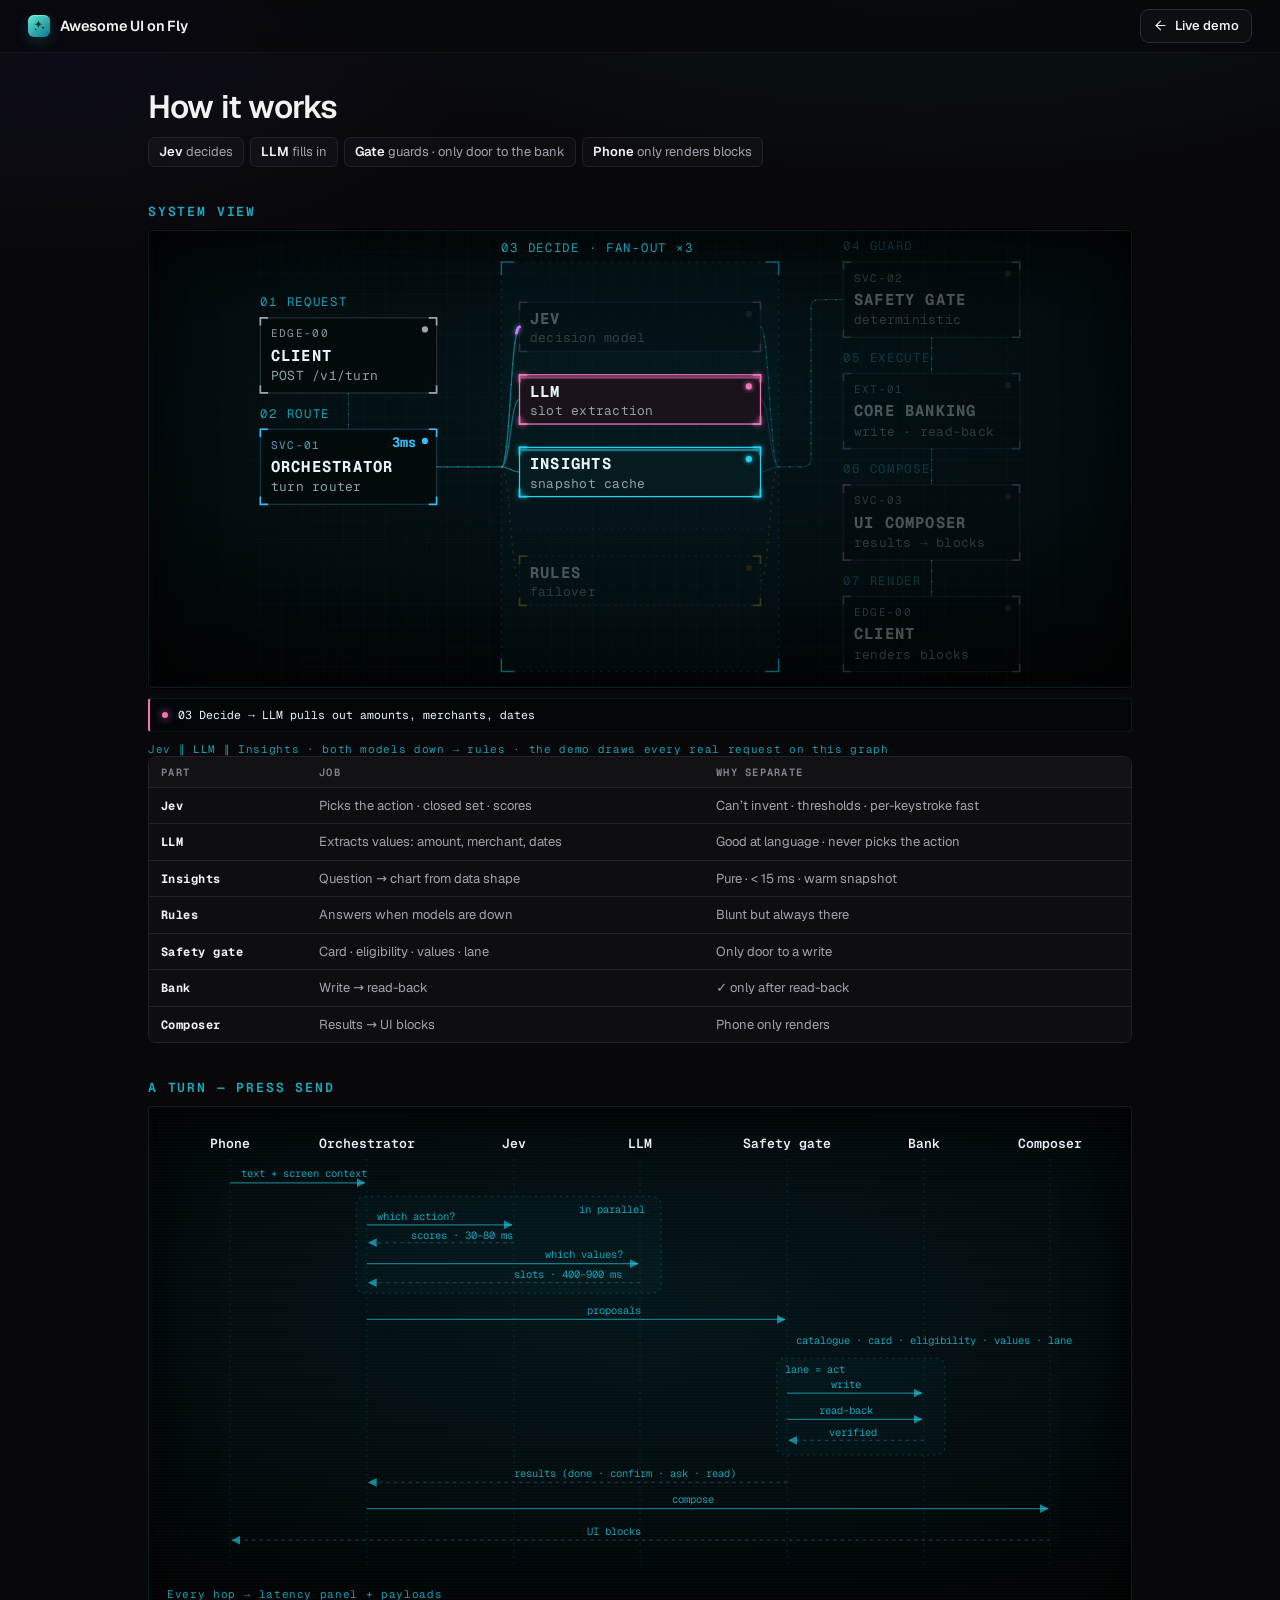
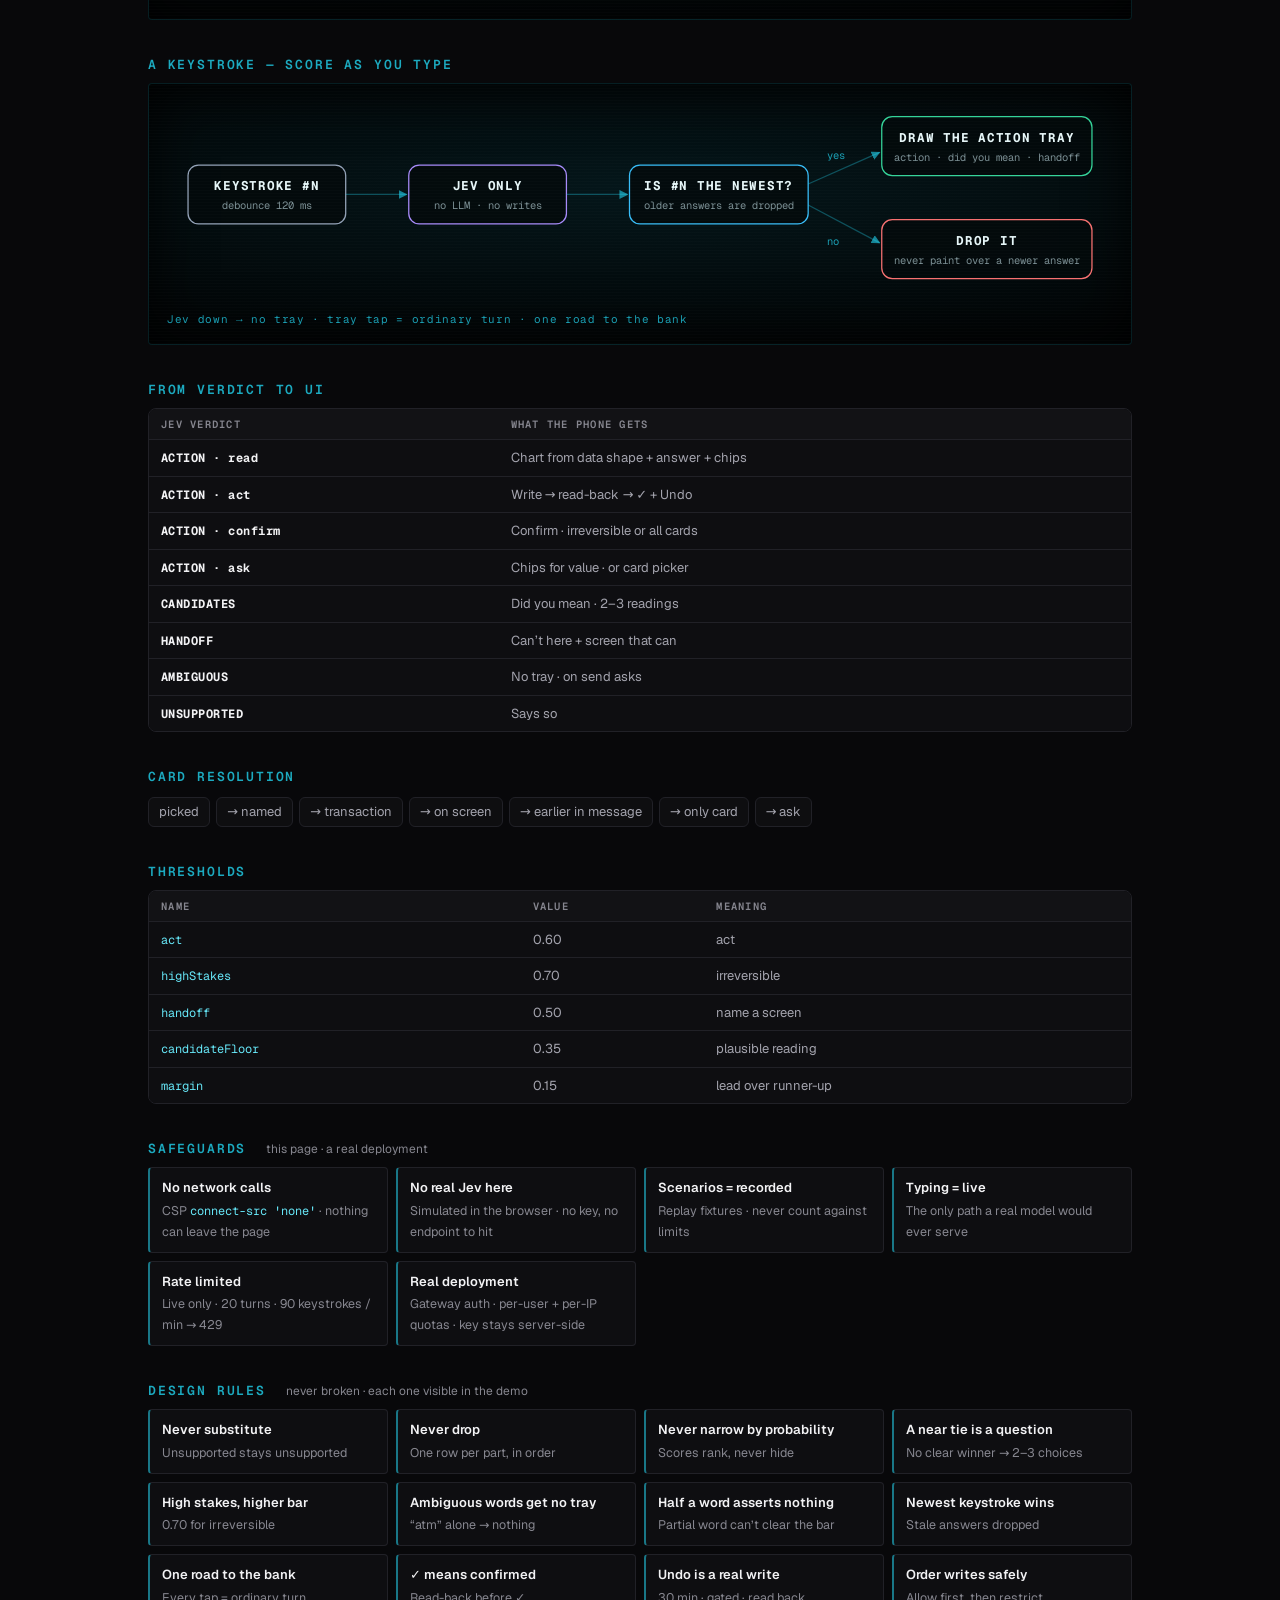
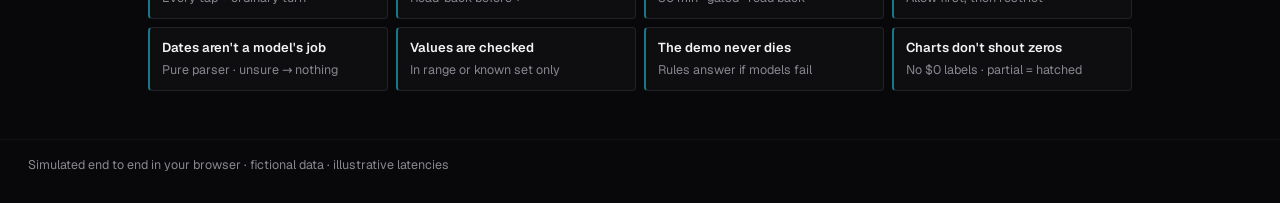
==== commit cdc6a597: "Publish interface and demo updates" ====
--- a/architecture.html
+++ b/architecture.html
@@ -2,15 +2,15 @@
 <html lang="en">
 <head>
   <meta charset="utf-8">
-  <meta property="og:title" content="Awesome UI on Fly · Architecture">
+  <meta property="og:title" content="Awesome UI on Fly · How it works">
   <meta property="og:image" content="og-image.png">
   <meta name="twitter:card" content="summary_large_image">
   <meta http-equiv="Content-Security-Policy" content="default-src 'self'; script-src 'self'; style-src 'self' 'unsafe-inline'; img-src 'self' data:; font-src 'self'; connect-src 'none'; media-src 'none'; object-src 'none'; frame-src 'none'; worker-src 'none'; base-uri 'self'; form-action 'none'">
   <meta name="viewport" content="width=device-width, initial-scale=1">
-  <title>Awesome UI on Fly · Architecture</title>
+  <title>Awesome UI on Fly · How it works</title>
   <link rel="icon" href="data:image/svg+xml,%3Csvg xmlns=%22http://www.w3.org/2000/svg%22 viewBox=%220 0 32 32%22%3E%3Crect width=%2232%22 height=%2232%22 rx=%228%22 fill=%22%230e7490%22/%3E%3Cpath fill=%22%23ecfeff%22 d=%22M13 6c.7 5.8 3.4 8.5 9.2 9.2-5.8.7-8.5 3.4-9.2 9.2-.7-5.8-3.4-8.5-9.2-9.2 5.8-.7 8.5-3.4 9.2-9.2z%22/%3E%3C/svg%3E">
   <link rel="preload" href="fonts/geist.woff2" as="font" type="font/woff2" crossorigin>
-  <link rel="stylesheet" href="site.css?v=41">
+  <link rel="stylesheet" href="site.css?v=81">
   <style>
     .doc-wrap { max-width: 1040px; margin: 0 auto; padding: 8px 28px 48px; }
     .doc-wrap h1 { font: 600 clamp(24px, 2.6vw, 32px)/1.15 var(--display); letter-spacing: -.025em; margin: 28px 0 0; }
@@ -43,24 +43,34 @@
     .fig-live::after { display: none; }
     .fig-live .flow-wrap, .fig-live .flow-say { margin-left: 0; margin-right: 0; }
     .guards { display: grid; grid-template-columns: repeat(auto-fill, minmax(230px, 1fr)); gap: 8px; }
+    .tscroll { border: 1px solid var(--border); border-radius: 8px; } .tscroll table { border: 0; border-radius: 0; }
+    .tscroll tr:last-child td { border-bottom: 0; }
+    @media (max-width: 760px) {
+      .doc-wrap { padding-left: 16px; padding-right: 16px; }
+      .tscroll table { min-width: 560px; }
+      .fig:not(.fig-live) { overflow-x: auto; padding: 12px; }
+      .fig:not(.fig-live) svg { min-width: 620px; }
+      .rules, .guards { grid-template-columns: 1fr; }
+      .doc-wrap h2 small { display: block; margin: 4px 0 0; }
+    }
   </style>
 </head>
 <body>
-  <header class="top"><div class="brand"><span class="mark" style="font-size:13px">✦</span><b>Awesome UI on Fly</b><span class="tagline">Architecture</span></div><a class="btn-ghost" href="index.html">← Live demo</a></header>
+  <header class="top"><a class="brand" href="index.html"><span class="mark"><svg viewBox="0 0 24 24"><path fill="currentColor" d="M10 2.5c.5 4.4 2.6 6.5 7 7-4.4.5-6.5 2.6-7 7-.5-4.4-2.6-6.5-7-7 4.4-.5 6.5-2.6 7-7zM18.5 13c.25 2 1.2 3 3.2 3.2-2 .25-3 1.2-3.2 3.2-.25-2-1.2-3-3.2-3.2 2-.25 3-1.2 3.2-3.2zM5 16.5c.2 1.5.9 2.2 2.4 2.4-1.5.2-2.2.9-2.4 2.4-.2-1.5-.9-2.2-2.4-2.4 1.5-.2 2.2-.9 2.4-2.4z"/></svg></span><b>Awesome UI on Fly</b></a><a class="btn sm" href="index.html"><svg width="14" height="14" viewBox="0 0 24 24" fill="none" stroke="currentColor" stroke-width="1.75" stroke-linecap="round" stroke-linejoin="round" aria-hidden="true"><path d="m12 19-7-7 7-7"/><path d="M19 12H5"/></svg>Live demo</a></header>
 
-  <main class="doc-wrap"><h1>Awesome UI on Fly · how it works</h1>
+  <main class="doc-wrap"><h1>How it works</h1>
     <ul class="points"><li><b>Jev</b> decides</li><li><b>LLM</b> fills in</li><li><b>Gate</b> guards · only door to the bank</li><li><b>Phone</b> only renders blocks</li></ul>
 
     <svg width="0" height="0" style="position:absolute"><defs><marker id="h" viewBox="0 0 10 10" refX="9" refY="5" markerWidth="7" markerHeight="7" orient="auto-start-reverse"><path d="M0 0L10 5L0 10z" fill="#22d3ee99"/></marker></defs></svg>
 
-    <h2>System view <small>the same live graph as the demo</small></h2>
+    <h2>System view</h2>
     <figure class="fig fig-live">
       <div class="flow-wrap"><svg id="flow" role="img" aria-label="Request pipeline: client, orchestrator, then Jev, LLM and Insights in parallel (rules as fallback), safety gate, core banking, UI composer, back to the client."></svg></div>
       <div class="flow-say"><i></i><span>a sample turn plays through the pipeline</span></div>
       <figcaption>Jev ∥ LLM ∥ Insights · both models down → rules · the demo draws every real request on this graph</figcaption>
     </figure>
 
-    <table>
+    <div class="tscroll"><table>
       <tr><th>Part</th><th>Job</th><th>Why separate</th></tr>
       <tr><td><b>Jev</b></td><td>Picks the action · closed set · scores</td><td>Can’t invent · thresholds · per-keystroke fast</td></tr>
       <tr><td><b>LLM</b></td><td>Extracts values: amount, merchant, dates</td><td>Good at language · never picks the action</td></tr>
@@ -69,7 +79,7 @@
       <tr><td><b>Safety gate</b></td><td>Card · eligibility · values · lane</td><td>Only door to a write</td></tr>
       <tr><td><b>Bank</b></td><td>Write → read-back</td><td>✓ only after read-back</td></tr>
       <tr><td><b>Composer</b></td><td>Results → UI blocks</td><td>Phone only renders</td></tr>
-    </table>
+    </table></div>
 
     <h2>A turn — press send</h2>
     <figure class="fig">
@@ -94,6 +104,13 @@
         <path class="sq" d="M190 365H838"/><text class="lbl" x="480" y="360">compose</text>
         <path class="sq ret" d="M840 395H62"/><text class="lbl" x="400" y="390">UI blocks</text>
       </svg>
+      <ol class="steps-m" aria-hidden="true">
+        <li><b>Phone → Orchestrator</b><span>text + screen context</span></li>
+        <li><b>Jev + LLM, in parallel</b><span>which action? 30–80 ms · which values? 400–900 ms</span></li>
+        <li><b>Safety gate</b><span>catalogue · card · eligibility · values · lane</span></li>
+        <li><b>Bank</b><span>lane = act → write → read-back → verified</span></li>
+        <li><b>Composer</b><span>results (done · confirm · ask · read) → UI blocks</span></li>
+      </ol>
       <figcaption>Every hop → latency panel + payloads</figcaption>
     </figure>
 
@@ -108,11 +125,16 @@
         <path class="ar" d="M170 88H228"/><path class="ar" d="M380 88H438"/><path class="ar" d="M610 78L678 48"/><path class="ar" d="M610 98L678 134"/>
         <text class="lbl" x="628" y="54">yes</text><text class="lbl" x="628" y="136">no</text>
       </svg>
+      <ol class="steps-m" aria-hidden="true">
+        <li><b>Keystroke #n</b><span>debounce 120 ms</span></li>
+        <li><b>Jev only</b><span>no LLM · no writes</span></li>
+        <li><b>Is #n the newest?</b><span>yes → draw the action tray · no → drop it</span></li>
+      </ol>
       <figcaption>Jev down → no tray · tray tap = ordinary turn · one road to the bank</figcaption>
     </figure>
 
     <h2>From verdict to UI</h2>
-    <table>
+    <div class="tscroll"><table>
       <tr><th>Jev verdict</th><th>What the phone gets</th></tr>
       <tr><td><b>ACTION · read</b></td><td>Chart from data shape + answer + chips</td></tr>
       <tr><td><b>ACTION · act</b></td><td>Write → read-back → ✓ + Undo</td></tr>
@@ -122,19 +144,19 @@
       <tr><td><b>HANDOFF</b></td><td>Can’t here + screen that can</td></tr>
       <tr><td><b>AMBIGUOUS</b></td><td>No tray · on send asks</td></tr>
       <tr><td><b>UNSUPPORTED</b></td><td>Says so</td></tr>
-    </table>
+    </table></div>
 
     <h2>Card resolution</h2><ul class="points"><li>picked</li><li>→ named</li><li>→ transaction</li><li>→ on screen</li><li>→ earlier in message</li><li>→ only card</li><li>→ ask</li></ul>
 
     <h2>Thresholds</h2>
-    <table>
+    <div class="tscroll"><table>
       <tr><th>Name</th><th>Value</th><th>Meaning</th></tr>
       <tr><td><code>act</code></td><td>0.60</td><td>act</td></tr>
       <tr><td><code>highStakes</code></td><td>0.70</td><td>irreversible</td></tr>
       <tr><td><code>handoff</code></td><td>0.50</td><td>name a screen</td></tr>
       <tr><td><code>candidateFloor</code></td><td>0.35</td><td>plausible reading</td></tr>
       <tr><td><code>margin</code></td><td>0.15</td><td>lead over runner-up</td></tr>
-    </table>
+    </table></div>
 
     <h2>Safeguards <small>this page · a real deployment</small></h2>
     <div class="guards">
@@ -167,7 +189,7 @@
     </div>
   </main>
   <footer class="foot">Simulated end to end in your browser · fictional data · illustrative latencies</footer>
-  <script src="js/flowgraph.js?v=41"></script>
-  <script src="js/arch-init.js"></script>
+  <script src="js/flowgraph.js?v=81"></script>
+  <script src="js/arch-init.js?v=81"></script>
 </body>
 </html>
--- a/site.css
+++ b/site.css
@@ -30,18 +30,19 @@
 :focus-visible { outline: 2px solid var(--accent); outline-offset: 2px; border-radius: 6px; }
 
 /* ── top bar ─────────────────────────────────────────────────────────── */
-.top { position: sticky; top: 0; z-index: 40; display: flex; align-items: center; gap: 14px; padding: 9px 28px;
+.top { position: sticky; top: 0; z-index: 40; display: flex; align-items: center; gap: 14px; padding: 9px max(28px, calc((100% - 1320px) / 2 + 28px));
   background: #08080ab8; backdrop-filter: saturate(160%) blur(14px); border-bottom: 1px solid #ffffff0d; flex-wrap: wrap; }
 .brand { display: flex; align-items: center; gap: 10px; margin-right: auto; text-decoration: none; }
 .mark { width: 22px; height: 22px; border-radius: 6px; display: grid; place-items: center; color: #042522;
   background: linear-gradient(140deg, #5eead4, #0e7490); box-shadow: inset 0 1px 0 #ffffff55, 0 4px 14px #2dd4bf33; }
 .mark svg { width: 13px; height: 13px; }
 .brand b { font: 600 14.5px var(--display); letter-spacing: -.2px; }
-.brand .tagline { color: var(--text-3); font-size: 13px; padding-left: 10px; border-left: 1px solid var(--border-2); }
-.seg { display: inline-flex; background: #ffffff08; border: 1px solid var(--border); border-radius: 10px; padding: 3px; }
+.seg { display: inline-flex; background: #ffffff08; border: 1px solid #2dd4bf40; border-radius: 10px; padding: 3px; box-shadow: 0 0 0 4px #2dd4bf0a; }
 .seg button { border: 0; background: none; color: var(--text-2); border-radius: 7px; padding: 5px 12px; font-size: 13px; font-weight: 500; transition: background .2s, color .2s; }
-.seg button.on { background: var(--surface-3); color: var(--text); box-shadow: 0 0 0 1px var(--border-2), 0 2px 6px #0008; }
-.seg-l { align-self: center; color: var(--text-3); font-size: 12.5px; padding: 0 8px; }
+.seg button.on { background: var(--accent); color: #042522; font-weight: 600; box-shadow: 0 2px 10px #2dd4bf40; }
+.seg button:not(.on):hover { color: var(--text); }
+.mode-note { margin: 6px 0 0; color: var(--text-3); font-size: 12.5px; text-align: center; }
+.seg-l { align-self: center; color: var(--accent-2); font-size: 12.5px; font-weight: 600; padding: 0 8px; }
 .tg { display: inline-flex; align-items: center; gap: 9px; color: var(--text-2); font-size: 13px; font-weight: 500; cursor: pointer; user-select: none; }
 .tg input { position: absolute; opacity: 0; pointer-events: none; }
 .tg span { width: 32px; height: 18px; border-radius: 99px; background: var(--surface-3); box-shadow: inset 0 0 0 1px var(--border-2); position: relative; transition: .2s; }
@@ -59,22 +60,15 @@
 .btn svg { width: 15px; height: 15px; }
 
 /* ── hero ────────────────────────────────────────────────────────────── */
-.hero { max-width: 1320px; margin: 0 auto; padding: 32px 28px 18px; }
-.eyebrow { display: inline-flex; align-items: center; gap: 7px; font-size: 12px; font-weight: 550; color: var(--accent-2); background: #2dd4bf12; border: 1px solid #2dd4bf30; border-radius: 99px; padding: 4px 11px 4px 9px; }
-.eyebrow i { width: 6px; height: 6px; border-radius: 50%; background: var(--accent); box-shadow: 0 0 0 3px #2dd4bf33; animation: breathe-dot 2s infinite; }
+.hero { max-width: 1320px; margin: 0 auto; padding: 28px 28px 20px; }
 @keyframes breathe-dot { 50% { box-shadow: 0 0 0 6px #2dd4bf00; } }
-.hero h1 { margin: 12px 0 0; font: 600 clamp(24px, 2.6vw, 32px)/1.15 var(--display); letter-spacing: -.025em; }
+.hero h1 { margin: 0; font: 600 clamp(24px, 2.6vw, 32px)/1.15 var(--display); letter-spacing: -.025em; }
 .hero h1 em { font-style: normal; background: linear-gradient(95deg, #5eead4 10%, #60a5fa 55%, #a78bfa 95%); -webkit-background-clip: text; background-clip: text; color: transparent; }
 .hero p { margin: 8px 0 0; color: var(--text-2); font-size: 14.5px; line-height: 1.55; max-width: 720px; }
-.hero-cta { display: flex; gap: 8px; margin-top: 16px; flex-wrap: wrap; align-items: center; }
-.stats { display: flex; flex-wrap: wrap; gap: 6px 22px; margin-top: 16px; padding-top: 14px; border-top: 1px solid var(--border); }
-.stat { display: flex; align-items: baseline; gap: 7px; font-size: 12.5px; color: var(--text-3); }
-.stat b { font: 600 13px var(--sans); color: var(--text); font-variant-numeric: tabular-nums; }
 
 /* ── layout ──────────────────────────────────────────────────────────── */
 .stage { display: grid; grid-template-columns: 396px minmax(0, 1fr); gap: 24px; padding: 8px 28px 32px; max-width: 1320px; margin: 0 auto; align-items: start; }
 .phone-col { position: sticky; top: 76px; }
-.caption { color: var(--text-3); font-size: 13px; text-align: center; margin: 16px auto 0; max-width: 320px; }
 .inspector { display: grid; gap: 12px; min-width: 0; }
 .panel { background: var(--surface); border: 1px solid var(--border); border-radius: 12px; min-width: 0;
   box-shadow: 0 1px 0 #ffffff08 inset, 0 20px 40px -24px #000a; }
@@ -120,11 +114,12 @@
   background: repeating-linear-gradient(0deg, #ffffff08 0 1px, transparent 1px 3px); animation: flicker 6s steps(1) infinite; }
 .flow-wrap::before { content: ""; position: absolute; left: 0; right: 0; height: 60px; top: -60px; pointer-events: none; z-index: 1;
   background: linear-gradient(180deg, transparent, #22d3ee0c, transparent); animation: sweep 7s linear infinite; }
-@keyframes sweep { to { transform: translateY(420px); } }
+@keyframes sweep { to { transform: translateY(520px); } }
 @keyframes flicker { 0%, 100% { opacity: .5; } 47% { opacity: .42; } 48% { opacity: .6; } }
 .flow-svg { width: 100%; height: auto; display: block; position: relative; }
+.flow-svg:not(.vert) { max-width: 780px; margin: 0 auto; }
 .flow-svg text { font-family: var(--mono); }
-.flow-svg .stage-t { fill: var(--hud-dim); font-size: 8.5px; letter-spacing: .14em; text-transform: uppercase; }
+.flow-svg .stage-t { fill: var(--hud-dim); font-size: 9.5px; letter-spacing: .14em; text-transform: uppercase; }
 .flow-svg .group { fill: #22d3ee05; stroke: #22d3ee1c; stroke-dasharray: 2 4; }
 .flow-svg .group-br { fill: none; stroke: #22d3ee66; stroke-width: 1.2; }
 .flow-svg .group-div { stroke: #22d3ee1a; stroke-dasharray: 1 4; }
@@ -140,16 +135,16 @@
 .flow-svg .node .br { fill: none; stroke: color-mix(in srgb, var(--nc) 70%, transparent); stroke-width: 1.3; transition: stroke .3s; }
 .flow-svg .node .scan { fill: var(--nc); opacity: 0; }
 .flow-svg .node .led { fill: color-mix(in srgb, var(--nc) 35%, #000); transition: fill .3s; }
-.flow-svg .node .id { fill: color-mix(in srgb, var(--nc) 70%, #fff); font-size: 7.5px; letter-spacing: .12em; opacity: .7; }
-.flow-svg .node .t { fill: #e6f6f8; font-size: 10.5px; font-weight: 700; letter-spacing: .08em; }
-.flow-svg .node .s { fill: #7b8f94; font-size: 8.5px; letter-spacing: .02em; }
-.flow-svg .node .ms { fill: var(--nc); font-size: 9px; font-weight: 700; }
+.flow-svg .node .id { fill: color-mix(in srgb, var(--nc) 70%, #fff); font-size: 8.5px; letter-spacing: .12em; opacity: .75; }
+.flow-svg .node .t { fill: #e6f6f8; font-size: 12px; font-weight: 700; letter-spacing: .08em; }
+.flow-svg .node .s { fill: #8fa3a8; font-size: 10px; letter-spacing: .02em; }
+.flow-svg .node .ms { fill: var(--nc); font-size: 10.5px; font-weight: 700; }
 .flow-svg .node { transition: opacity .35s; }
 .flow-svg .node.active rect.bg { fill: color-mix(in srgb, var(--nc) 9%, #03090b); stroke: var(--nc); }
 .flow-svg .node.active .br { stroke: var(--nc); filter: url(#glow); }
 .flow-svg .node.active .led { fill: var(--nc); filter: url(#glow); animation: blinkdot .5s steps(2) infinite; }
 .flow-svg .node.active .scan { opacity: .5; animation: nodescan 1.1s linear infinite; }
-@keyframes nodescan { from { transform: translateY(0); } to { transform: translateY(48px); } }
+@keyframes nodescan { from { transform: translateY(0); } to { transform: translateY(54px); } }
 .flow-svg .node.row.active .scan { animation-name: nodescan-row; } @keyframes nodescan-row { to { transform: translateY(32px); } }
 .flow-svg .node.done .led { fill: var(--nc); }
 .flow-svg .node.done .br { stroke: var(--nc); }
@@ -240,26 +235,15 @@
 .log li.dim span { color: var(--text-3); }
 
 /* ── how it works ────────────────────────────────────────────────────── */
-.how { max-width: 1320px; margin: 0 auto; padding: 8px 28px 36px; }
-.how h2 { font: 600 18px var(--display); letter-spacing: -.01em; margin: 0 0 4px; }
-.how > p { color: var(--text-2); margin: 0 0 14px; font-size: 13.5px; max-width: 680px; }
-.steps { display: grid; grid-template-columns: repeat(4, minmax(0, 1fr)); gap: 12px; counter-reset: s; }
-.step { background: var(--surface); border: 1px solid var(--border); border-radius: 12px; padding: 14px 16px; }
-.step::before { counter-increment: s; content: "0" counter(s); display: block; font: 600 11px var(--mono); color: var(--accent-2); margin-bottom: 8px; }
-.step b { display: block; font: 600 14px var(--sans); margin-bottom: 4px; }
-.step span { color: var(--text-2); font-size: 13px; line-height: 1.5; }
 
 @media (max-width: 1180px) {
   .stage { grid-template-columns: 1fr; } .phone-col { position: static; }
   .hero { grid-template-columns: 1fr; gap: 28px; align-items: start; }
-  .steps { grid-template-columns: repeat(2, minmax(0, 1fr)); }
 }
 @media (max-width: 760px) {
-  .top, .hero, .stage, .how, .foot { padding-left: 16px; padding-right: 16px; }
-  .brand .tagline, .seg-l { display: none; }
-  .hero { padding-top: 36px; }
+  .top, .hero, .stage, .foot { padding-left: 16px; padding-right: 16px; }
+  .hero { padding-top: 20px; }
   .dec-grid { grid-template-columns: 1fr; }
-  .steps { grid-template-columns: 1fr; }
   .wf-row, .wf-axis { grid-template-columns: 120px minmax(0, 1fr) 54px; }
 }
 @media (prefers-reduced-motion: reduce) { *, *::before { animation: none !important; transition: none !important; } }
@@ -273,9 +257,6 @@
 .points { list-style: none; display: flex; flex-wrap: wrap; gap: 6px; margin: 12px 0 0; padding: 0; }
 .points li { font-size: 13px; color: var(--text-2); background: #ffffff06; border: 1px solid var(--border); border-radius: 6px; padding: 4px 10px; }
 .points b { color: var(--text); font-weight: 600; }
-.step ul { margin: 0; padding: 0; list-style: none; }
-.step li { color: var(--text-2); font-size: 13px; line-height: 1.5; padding-left: 12px; position: relative; }
-.step li::before { content: ""; position: absolute; left: 0; top: 8px; width: 4px; height: 4px; border-radius: 1px; background: var(--accent); }
 .narrate em { font-family: var(--mono); font-size: 11.5px; color: var(--accent-2); }
 
 /* decision tab · HUD */
@@ -314,12 +295,12 @@
 .call-h .lat { color: #67e8f9; font-weight: 700; text-shadow: 0 0 8px #22d3ee66; }
 .call-b { display: grid; grid-template-columns: 1fr 1fr; }
 .call-b > div { padding: 8px 12px; min-width: 0; } .call-b > div + div { border-left: 1px solid #22d3ee14; }
-.call small, .sel small { display: block; font-size: 9.5px; letter-spacing: .14em; text-transform: uppercase; color: var(--hud-dim); margin-bottom: 4px; }
+.call small, .call-sel small { display: block; font-size: 9.5px; letter-spacing: .14em; text-transform: uppercase; color: var(--hud-dim); margin-bottom: 4px; }
 .call pre { margin: 0; font: 11px/1.5 var(--mono); color: #9fb3b8; white-space: pre-wrap; word-break: break-word; }
-.sel { border-top: 1px solid #22d3ee1a; padding: 8px 12px 10px; }
-.sel ol { list-style: none; margin: 0; padding: 0; display: flex; flex-wrap: wrap; gap: 4px 14px; }
-.sel li { font-size: 11.5px; color: #b9c7ca; display: inline-flex; gap: 6px; }
-.sel li i { font-style: normal; font-weight: 700; } .sel li.y i { color: #4ade80; } .sel li.n i { color: #ff5c77; }
+.call-sel { border-top: 1px solid #22d3ee1a; padding: 8px 12px 10px; }
+.call-sel ol { list-style: none; margin: 0; padding: 0; display: flex; flex-wrap: wrap; gap: 4px 14px; }
+.call-sel li { font-size: 11.5px; color: #b9c7ca; display: inline-flex; gap: 6px; }
+.call-sel li i { font-style: normal; font-weight: 700; } .call-sel li.y i { color: #4ade80; } .call-sel li.n i { color: #ff5c77; }
 .choice-line { margin-top: 8px; font-size: 12px; color: #8a9ba0; }
 .choice-line b { color: #4ade80; font-size: 13px; letter-spacing: .04em; } .choice-line b.null { color: #fde047; } .choice-line em { font-style: normal; color: var(--hud-mute); }
 @media (max-width: 760px) { .call-b { grid-template-columns: 1fr; } .call-b > div + div { border-left: 0; border-top: 1px solid #22d3ee14; } }
@@ -329,7 +310,7 @@
 .call-h .mode.live { color: #4ade80; border: 1px solid #4ade8055; background: #4ade8012; }
 
 /* scenarios collapse into a now-playing bar */
-#try .scen-tabs, #try .scen { max-height: 900px; opacity: 1; overflow: hidden; transition: max-height .45s var(--ease), opacity .25s, padding .35s var(--ease); }
+#try .scen-tabs, #try .scen { max-height: 5000px; opacity: 1; overflow: hidden; transition: max-height .45s var(--ease), opacity .25s, padding .35s var(--ease); }
 #try.collapsed .scen-tabs, #try.collapsed .scen { max-height: 0; opacity: 0; padding-top: 0; padding-bottom: 0; border-bottom-color: transparent; }
 #try.collapsed .ph { display: none; }
 #try.collapsed .narrate { padding: 10px 12px 10px 16px; }
@@ -351,12 +332,11 @@
 ::selection { background: #2dd4bf44; color: #fff; }
 * { scrollbar-width: thin; scrollbar-color: #2a2f33 transparent; }
 ::-webkit-scrollbar { width: 8px; height: 8px; } ::-webkit-scrollbar-thumb { background: #2a2f33; border-radius: 8px; } ::-webkit-scrollbar-track { background: transparent; }
-.hero > *, .stage > *, .how { animation: rise .5s var(--ease) both; }
+.hero > *, .stage > * { animation: rise .5s var(--ease) both; }
 .hero > :nth-child(2) { animation-delay: .04s; } .hero > :nth-child(3) { animation-delay: .08s; } .hero > :nth-child(4) { animation-delay: .12s; }
 .stage > :nth-child(2) { animation-delay: .1s; }
 .hud-empty { margin: 8px 0; font: 11px var(--mono); letter-spacing: .12em; text-transform: uppercase; color: var(--hud-dim); }
 .hud-empty i { font-style: normal; animation: blinkdot 1s steps(2) infinite; }
-.kbd { font: 600 10.5px var(--mono); color: var(--text-2); border: 1px solid var(--border-2); border-bottom-width: 2px; border-radius: 4px; padding: 0 5px; }
 
 /* inspector tabs · same HUD language as the flow */
 .tabbar button { font-family: var(--mono); font-size: 11px; letter-spacing: .12em; text-transform: uppercase; }
@@ -383,7 +363,6 @@
   .top { flex-wrap: nowrap; gap: 10px; padding: 9px 14px; }
   .brand b { font-size: 13.5px; white-space: nowrap; }
   .full { display: none; } .short { display: inline; }
-  .hero-cta .btn { flex: 1; justify-content: center; }
 }
 
 /* scenario tabs: title + caption */
@@ -409,7 +388,7 @@
 .flow-say span.in { animation: say-in .35s var(--ease) both; color: #e6f6f8; }
 @keyframes say-in { from { opacity: 0; transform: translateX(-6px); filter: blur(2px); } }
 /* selection checks reveal in order */
-.sel li, .choice-line { animation: step-in .35s var(--ease) both; }
+.call-sel li, .choice-line { animation: step-in .35s var(--ease) both; }
 @keyframes step-in { from { opacity: 0; transform: translateY(4px); } }
 
 /* ── accessibility ───────────────────────────────────────────────────── */
@@ -421,31 +400,11 @@
 
 /* ── pipeline graph: stacked on phones (js/flowgraph.js) ─────────────── */
 .flow-svg.vert { max-width: 440px; margin: 0 auto; }
-.flow-svg.vert .node .t { font-size: 11px; }
-.flow-svg.vert .node .s { font-size: 9.5px; }
+.flow-svg.vert .node .t { font-size: 12px; }
+.flow-svg.vert .node .s { font-size: 10px; }
 .flow-svg.vert .node:not(.row).active .scan { animation-name: nodescan-v; } @keyframes nodescan-v { to { transform: translateY(40px); } }
 .flow-wrap:has(.vert)::before { animation-name: sweep-v; } @keyframes sweep-v { to { transform: translateY(820px); } }
 
-/* ── first-visit guide ───────────────────────────────────────────────── */
-.guide-ring { position: fixed; z-index: 60; pointer-events: none; border-radius: 14px; border: 1.5px solid var(--accent);
-  box-shadow: 0 0 0 200vmax #000a, 0 0 24px #2dd4bf55; transition: left .35s var(--ease), top .35s var(--ease), width .35s var(--ease), height .35s var(--ease); }
-.guide-pop { position: fixed; z-index: 61; width: 300px; background: var(--surface-2); border: 1px solid var(--border-2); border-radius: 12px; padding: 12px 14px 12px;
-  box-shadow: 0 24px 60px -12px #000, 0 0 0 1px #ffffff08 inset; color: var(--text); }
-.guide-pop.in { animation: rise .3s var(--ease) both; }
-.guide-pop.docked { left: 16px; right: 16px; bottom: 16px; width: auto; }
-.guide-top { display: flex; align-items: center; justify-content: space-between; }
-.guide-n { font: 600 10.5px var(--mono); letter-spacing: .12em; text-transform: uppercase; color: var(--accent-2); }
-.guide-x { border: 0; background: none; color: var(--text-2); font-size: 13px; width: 28px; height: 28px; border-radius: 6px; margin: -4px -6px 0 0; }
-.guide-x:hover { background: #ffffff0c; color: var(--text); }
-.guide-pop h3 { margin: 4px 0 4px; font: 600 15px var(--display); letter-spacing: -.01em; }
-.guide-pop p { margin: 0; color: var(--text-2); font-size: 13px; line-height: 1.5; }
-.guide-pop p b { color: var(--text); font-weight: 600; }
-.guide-foot { display: flex; align-items: center; gap: 6px; margin-top: 12px; }
-.guide-dots { display: flex; gap: 5px; margin-right: auto; }
-.guide-dots i { width: 6px; height: 6px; border-radius: 50%; background: var(--border-2); }
-.guide-dots i.on { background: var(--accent); }
-.guide-pop [hidden] { display: none; }
-@media (prefers-reduced-motion: reduce) { .guide-ring { transition: none; } }
 /* phones: the flow header's switches + status drop to their own line instead of widening the page */
 @media (max-width: 560px) {
   .ph { flex-wrap: wrap; row-gap: 6px; }
@@ -458,11 +417,20 @@
 /* scenario finished → a clear next step */
 .narrate.finished { animation: done-in .45s var(--ease) both; flex-wrap: wrap; row-gap: 8px; }
 @keyframes done-in { from { opacity: 0; transform: translateY(6px); } }
-.np.done .np-dot { background: var(--ok); box-shadow: 0 0 0 3px #4ade8033; }
-.np.done .np-label { color: #4ade80cc; display: inline; }
 .np-acts { display: flex; gap: 8px; margin-left: auto; flex-wrap: wrap; }
 .np-acts .btn { max-width: 340px; }
-.np-next { overflow: hidden; text-overflow: ellipsis; white-space: nowrap; animation: nudge 1.4s ease-in-out .5s 2; }
+.np.done { align-items: center; gap: 12px; }
+.np-ic { flex: none; width: 28px; height: 28px; border-radius: 50%; display: grid; place-items: center; color: var(--accent-2); background: #2dd4bf12; border: 1px solid #2dd4bf33; }
+.np-txt { display: flex; flex-direction: column; min-width: 0; line-height: 1.3; }
+.np-txt small { font-size: 11px; color: var(--text-3); }
+.np-txt b { font-weight: 500; font-size: 13.5px; color: var(--text); overflow: hidden; text-overflow: ellipsis; white-space: nowrap; }
+.np-acts .btn { display: inline-flex; align-items: center; gap: 6px; }
+.np-next { background: #2dd4bf10; border-color: #2dd4bf45; color: var(--text); min-width: 0; }
+.np-next:hover { background: #2dd4bf1c; border-color: #2dd4bf77; }
+.np-next small { color: var(--accent-2); font-size: 11.5px; }
+.np-next span { overflow: hidden; text-overflow: ellipsis; white-space: nowrap; max-width: 220px; }
+.np-next .ico { flex: none; color: var(--accent-2); transition: transform .2s; }
+.np-next:hover .ico { transform: translateX(2px); }
 @keyframes nudge { 0%, 100% { transform: none; box-shadow: inset 0 1px 0 #ffffff66, 0 6px 20px #2dd4bf33; } 50% { transform: translateX(3px); box-shadow: inset 0 1px 0 #ffffff66, 0 0 0 5px #2dd4bf2e; } }
 @media (max-width: 560px) { .np-acts { width: 100%; margin-left: 0; } .np-acts .btn { flex: 1; justify-content: center; } }
 
@@ -484,3 +452,131 @@
 
 /* narration only while something is happening */
 .flow-say:has(span:empty) { display: none; }
+
+/* ── responsive: tablet (~768) + phone (375) ─────────────────────────── */
+.tscroll { overflow-x: auto; -webkit-overflow-scrolling: touch; border-radius: 8px; }
+.call-h { flex-wrap: wrap; row-gap: 4px; } .call-h .lat, .call-h .st { white-space: nowrap; }
+.call pre, .json { overflow-wrap: anywhere; }
+@media (max-width: 1180px) {
+  .phone-col { display: flex; flex-direction: column; align-items: center; }
+  .under { width: 100%; }
+}
+@media (max-width: 820px) {
+  html, body { overflow-x: clip; }
+  .top, .hero, .stage, .foot { padding-left: 16px; padding-right: 16px; }
+  .stage { gap: 16px; padding-top: 4px; }
+  .phone-col { max-width: 100%; }
+  .btn, .btn.sm { min-height: 36px; }
+  .brand { min-height: 36px; }
+  .seg button { min-height: 36px; }
+  .sc-card { min-height: 40px; }
+  .tabbar button { min-height: 40px; }
+  .mini-tabs button { min-height: 36px; padding: 0 12px; }
+  .ph .r { flex-wrap: wrap; row-gap: 4px; }
+  .ph .r .tg { min-height: 36px; }
+  .ph .r .live { margin-left: auto; overflow: visible; }
+  .foot { flex-direction: column; gap: 4px; align-items: flex-start; }
+  .foot > span:last-child { display: flex; flex-wrap: wrap; align-items: center; column-gap: 6px; }
+  .foot a, .foot .linkish { display: inline-flex; align-items: center; min-height: 36px; }
+  .wf-axis span:nth-child(2) { font-size: 9.5px; }
+}
+@media (max-width: 560px) {
+  .hero { padding-top: 16px; }
+  .scen-tabs button { padding: 10px 4px; }
+  .tab { padding: 12px 12px 14px; }
+  .call-h { padding: 8px 10px; } .call-b > div { padding: 8px 10px; }
+  .log li { grid-template-columns: 44px minmax(0, 1fr); gap: 8px; }
+  .log li span { overflow-wrap: anywhere; }
+}
+
+/* ── gallery ─────────────────────────────────────────────────────────── */
+.top-nav { margin-left: auto; display: flex; gap: 8px; }
+.gd-part q { display: block; font-size: 12px; color: var(--text-2); margin-bottom: 6px; quotes: "“" "”"; }
+.gd-v { display: inline-block; font: 600 11px var(--mono); letter-spacing: .06em; text-transform: uppercase; padding: 3px 8px; border-radius: 5px; margin-bottom: 8px; color: #4ade80; background: #4ade8014; border: 1px solid #4ade8030; }
+.gd-v.v-candidates, .gd-v.v-handoff { color: #67e8f9; background: #22d3ee12; border-color: #22d3ee30; }
+.gd-v.v-ambiguous, .gd-v.v-none, .gd-v.v-unsupported { color: var(--text-2); background: #ffffff08; border-color: var(--border-2); }
+.gd-row { display: grid; grid-template-columns: minmax(0, 40%) 1fr 34px; gap: 8px; align-items: center; font-size: 12px; color: var(--text-2); margin: 4px 0; }
+.gd-row span { overflow: hidden; text-overflow: ellipsis; white-space: nowrap; }
+.gd-row i { position: relative; height: 6px; border-radius: 3px; background: #ffffff0c; }
+.gd-row em { position: absolute; inset: 0 auto 0 0; border-radius: 3px; background: #22d3ee88; }
+.gd-row u { position: absolute; top: -3px; bottom: -3px; width: 1.5px; background: #ffffff66; }
+.gd-row b { font: 500 11.5px var(--mono); color: var(--text); text-align: right; }
+.gd-part p { margin: 6px 0 0; font: 11.5px/1.45 var(--mono); color: var(--text-3); }
+.gal-steps { list-style: none; margin: 0; padding: 0 14px 14px; counter-reset: st; display: grid; gap: 8px; }
+.gal-steps li { position: relative; padding-left: 26px; font-size: 12.5px; }
+.gal-steps li::before { counter-increment: st; content: counter(st); position: absolute; left: 0; top: 0; width: 18px; height: 18px; border-radius: 50%; display: grid; place-items: center; font: 600 10.5px var(--mono); color: var(--accent-2); border: 1px solid #2dd4bf40; }
+.gal-steps b { display: block; font-weight: 500; color: var(--text); }
+.gal-steps span { color: var(--text-3); font-size: 12px; }
+
+/* ── scenario gallery: live previews ─────────────────────────────────── */
+.pv-chips { display: flex; flex-wrap: wrap; gap: 6px; margin: 2px 0 14px; }
+.pv-chips button { border: 1px solid var(--border); background: #ffffff05; color: var(--text-2); border-radius: 99px; padding: 5px 11px; font-size: 12.5px; display: inline-flex; align-items: center; gap: 6px; transition: background .2s, color .2s, border-color .2s; }
+.pv-chips button span { font: 500 10.5px var(--mono); color: var(--text-3); }
+.pv-chips button:hover { color: var(--text); border-color: var(--border-2); }
+.pv-chips button.on { background: #2dd4bf14; border-color: #2dd4bf55; color: var(--text); }
+.pv-chips button.on span { color: var(--accent-2); }
+.pv-grid { display: flex; flex-direction: column; gap: 10px; }
+.pv-row { display: grid; grid-template-columns: repeat(auto-fill, minmax(176px, 1fr)); gap: 10px; }
+.pv-h { margin: 8px 0 -2px; font: 600 10.5px var(--mono); letter-spacing: .12em; text-transform: uppercase; color: var(--hud-dim); display: flex; gap: 8px; }
+.pv-h:first-child { margin-top: 0; }
+.pv-h span { color: var(--text-3); }
+.pv-card { position: relative; display: flex; flex-direction: column; background: var(--surface-2); border: 1px solid var(--border); border-radius: 14px; overflow: hidden; cursor: pointer; outline: none;
+  transition: transform .25s var(--ease), border-color .25s, box-shadow .25s; animation: rise .4s var(--ease) both; }
+.pv-card:nth-child(3n+2) { animation-delay: .03s; } .pv-card:nth-child(3n) { animation-delay: .06s; }
+.pv-card:hover, .pv-card:focus-visible { transform: translateY(-3px); border-color: #2dd4bf55; box-shadow: 0 14px 34px -14px #000, 0 0 0 1px #2dd4bf22, 0 8px 30px -12px #2dd4bf30; }
+.pv-card.on { border-color: #2dd4bf88; box-shadow: 0 0 0 1px #2dd4bf44; }
+.pv-prev { position: relative; height: 148px; overflow: hidden; margin: 8px 8px 0; border-radius: 10px;
+  -webkit-mask-image: linear-gradient(180deg, #000 72%, transparent); mask-image: linear-gradient(180deg, #000 72%, transparent); }
+.pv-prev.pv-chart { background: #fff; -webkit-mask-image: none; mask-image: none; }
+.pv-prev.pv-chart::after { content: ""; position: absolute; inset: auto 0 0; height: 46px; background: linear-gradient(180deg, #fff0, #fff 85%); pointer-events: none; }
+.pv-prev.pv-chart .ins { border: 0; border-radius: 10px; padding: 12px 12px 10px; zoom: .74; }
+.pv-prev.pv-dec { background: #050708; border: 1px solid #22d3ee14; padding: 10px; }
+.pv-prev.pv-dec > *, .pv-prev.pv-story > * { zoom: .86; }
+.pv-prev.pv-story { background: #050708; border: 1px solid #22d3ee14; padding: 12px 0 0; }
+.pv-prev .gal-steps { padding: 0 12px; }
+.pv-card:hover .pv-prev.pv-chart .ins { animation: none; }
+.pv-meta { display: flex; align-items: flex-start; justify-content: space-between; gap: 6px; padding: 9px 10px 10px; }
+.pv-meta span { font-size: 12.5px; line-height: 1.35; color: var(--text); }
+.pv-meta em { flex: none; font-style: normal; font-size: 10.5px; color: var(--text-3); border: 1px solid var(--border-2); border-radius: 4px; padding: 1px 6px; margin-top: 1px; }
+.pv-card.on .pv-meta em { color: var(--accent-2); border-color: #2dd4bf55; }
+.pv-play { position: absolute; right: 14px; top: 14px; width: 30px; height: 30px; border-radius: 50%; display: grid; place-items: center; color: #042522; background: var(--accent);
+  box-shadow: 0 6px 18px #2dd4bf55; opacity: 0; transform: scale(.7); transition: opacity .2s, transform .25s var(--ease); pointer-events: none; }
+.pv-play svg { width: 15px; height: 15px; margin-left: 2px; }
+.pv-card:hover .pv-play, .pv-card:focus-visible .pv-play { opacity: 1; transform: none; }
+.pv-ghost { position: fixed; z-index: 90; pointer-events: none; margin: 0; border-radius: 12px; box-shadow: 0 20px 50px #0009; -webkit-mask-image: none; mask-image: none; }
+.pv-dec .gd-part + .gd-part { margin-top: 10px; }
+.scen.playing .pv-card:not(.on) { opacity: .45; }
+@media (max-width: 560px) {
+  .pv-row { display: flex; gap: 10px; overflow-x: auto; scroll-snap-type: x mandatory; margin: 0 -16px; padding: 2px 16px 6px; scroll-padding: 0 16px; scrollbar-width: none; }
+  .pv-row::-webkit-scrollbar { display: none; }
+  .pv-row > .pv-card { flex: 0 0 min(78%, 280px); scroll-snap-align: start; }
+  .pv-card:hover { transform: none; }
+  .pv-prev { height: 164px; }
+  .pv-chips { flex-wrap: nowrap; overflow-x: auto; margin: 0 -16px 12px; padding: 0 16px; scrollbar-width: none; }
+  .pv-chips::-webkit-scrollbar { display: none; }
+  .pv-chips button { flex: none; }
+}
+@media (prefers-reduced-motion: reduce) { .pv-card { animation: none; transition: none; } }
+
+.ico { display: inline-block; vertical-align: -2px; flex: none; }
+.btn .ico { vertical-align: middle; }
+
+/* architecture page on phones: stacked table rows, step lists instead of wide diagrams */
+.steps-m { display: none; }
+@media (max-width: 560px) {
+  .fig svg { display: none !important; }
+  .steps-m { display: grid; gap: 0; list-style: none; margin: 0; padding: 14px 14px 4px; counter-reset: sm; }
+  .steps-m li { position: relative; padding: 0 0 14px 30px; }
+  .steps-m li::before { counter-increment: sm; content: counter(sm); position: absolute; left: 0; top: 0; width: 20px; height: 20px; border-radius: 50%; display: grid; place-items: center; font: 600 10.5px var(--mono); color: var(--accent-2); border: 1px solid #2dd4bf45; background: #2dd4bf10; }
+  .steps-m li:not(:last-child)::after { content: ""; position: absolute; left: 10px; top: 22px; bottom: 2px; width: 1px; background: #2dd4bf30; }
+  .steps-m b { display: block; font-size: 13.5px; font-weight: 600; color: var(--text); }
+  .steps-m span { display: block; font-size: 12.5px; color: var(--text-2); margin-top: 2px; line-height: 1.45; }
+  .tscroll { overflow: visible; border: 0 !important; background: none; }
+  .tscroll table { min-width: 0 !important; background: none !important; border: 0 !important; }
+  .tscroll table, .tscroll tbody, .tscroll tr, .tscroll td { display: block; width: 100%; box-sizing: border-box; }
+  .tscroll thead, .tscroll tr:has(th) { display: none; }
+  .tscroll tr { background: var(--surface); border: 1px solid var(--border); border-radius: 10px; padding: 10px 12px; margin-bottom: 8px; }
+  .tscroll td { border: 0 !important; padding: 2px 0 !important; white-space: normal; }
+  .tscroll td:first-child { font-size: 14px; margin-bottom: 4px; }
+  .tscroll td:not(:first-child)[data-label]::before { content: attr(data-label); display: block; font: 600 9.5px var(--mono); letter-spacing: .12em; text-transform: uppercase; color: var(--hud-dim); margin-top: 6px; }
+}
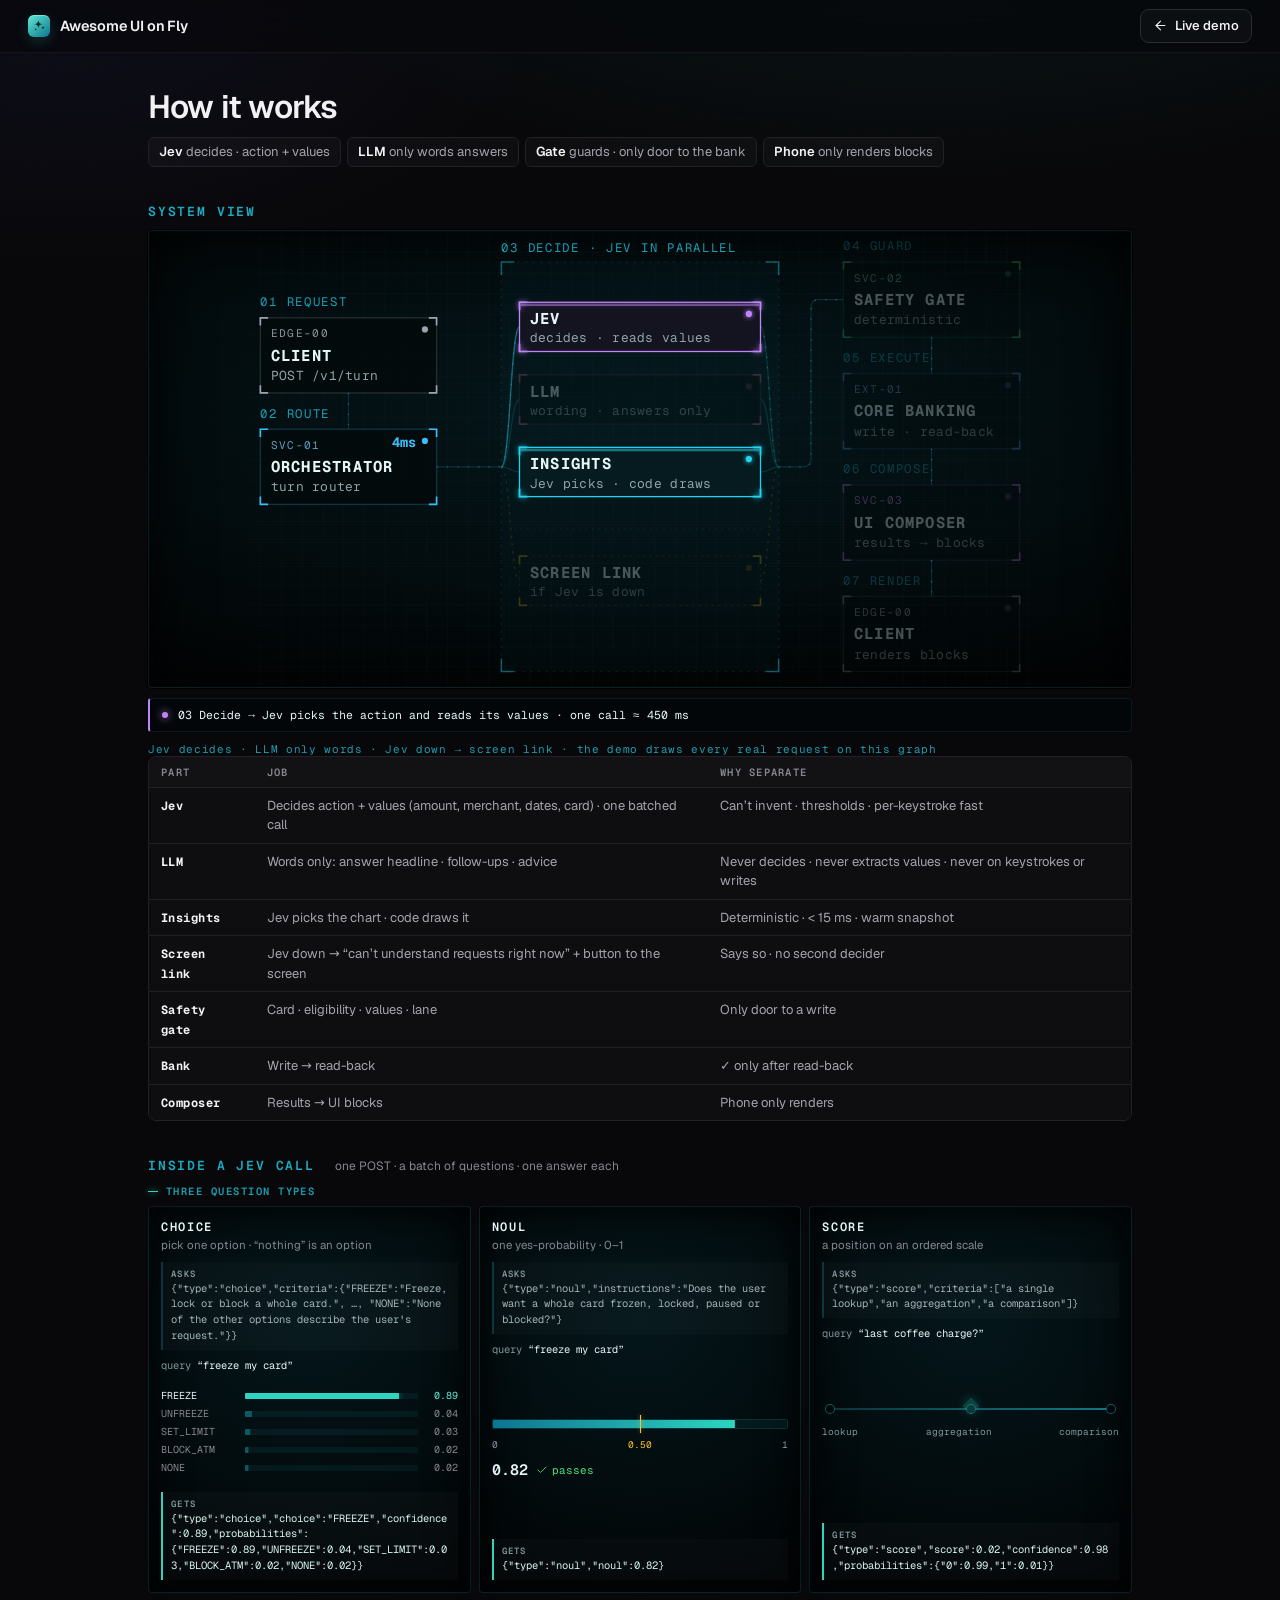
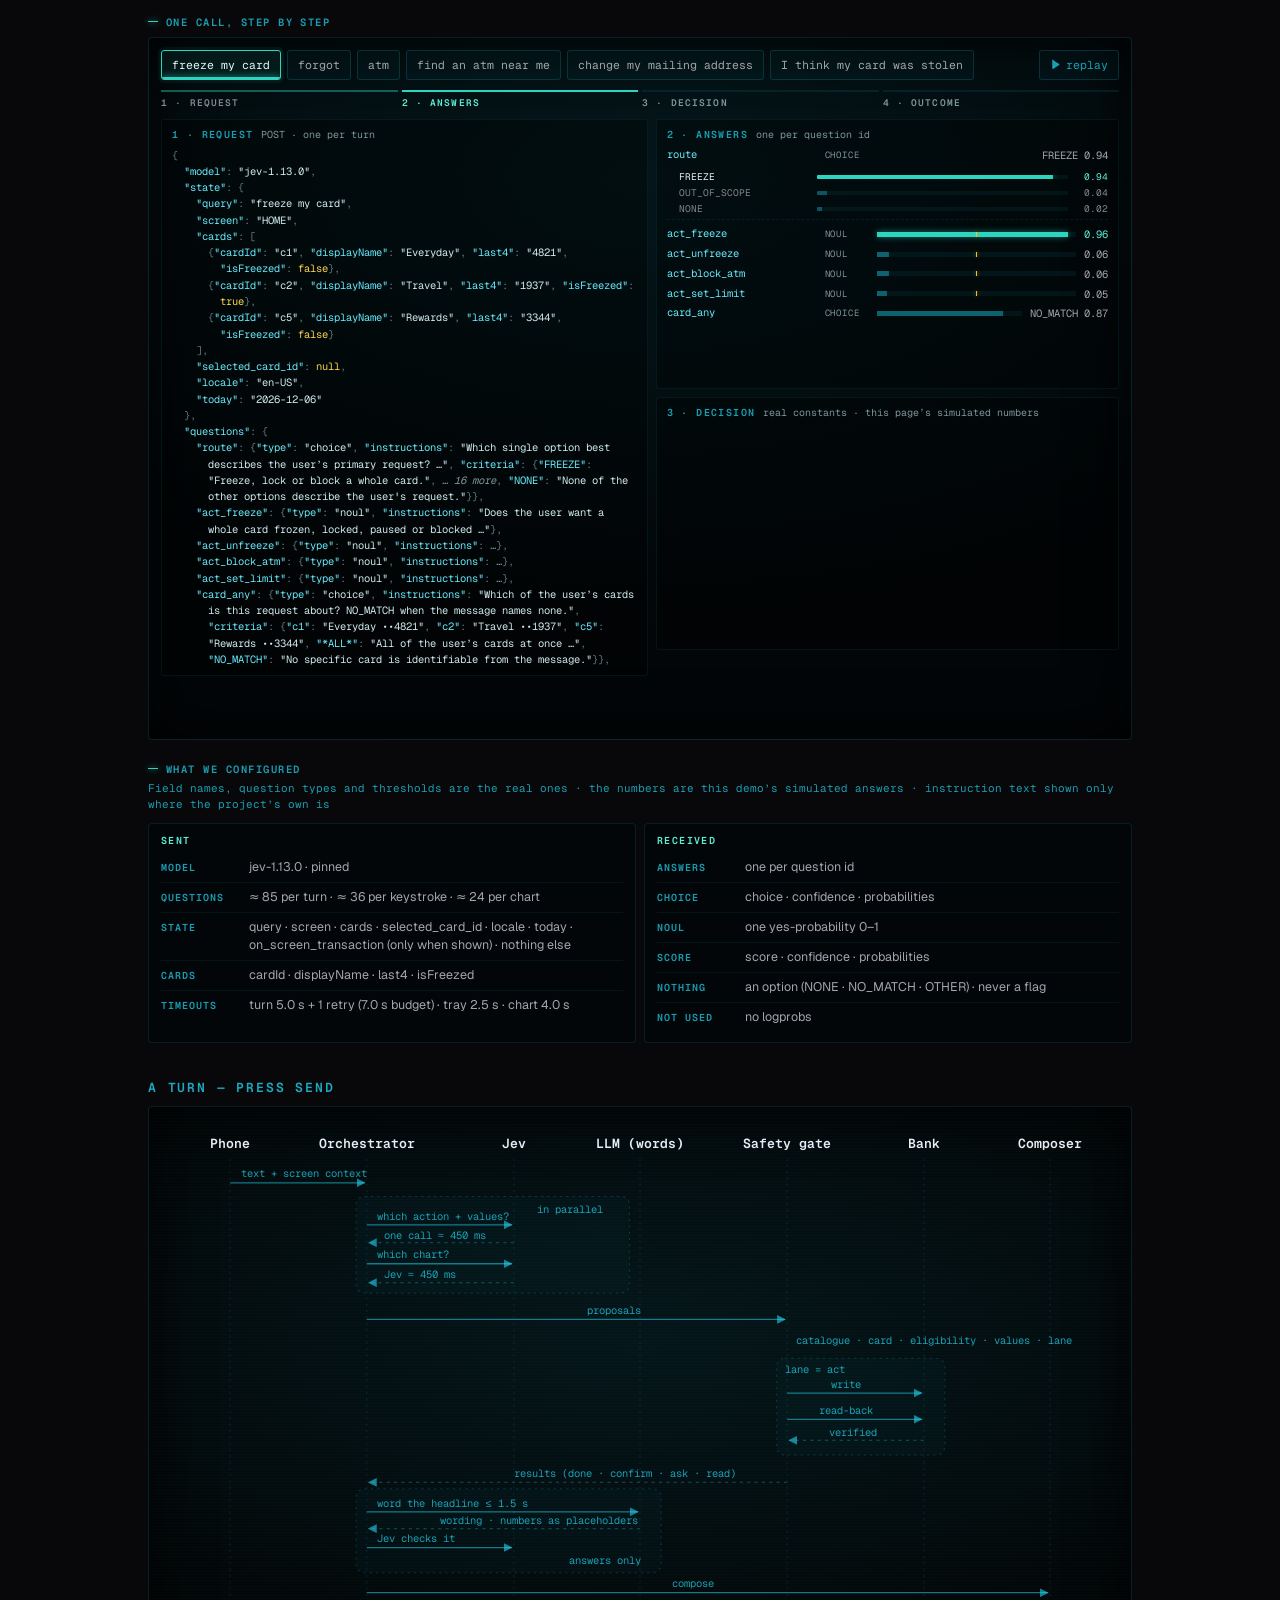
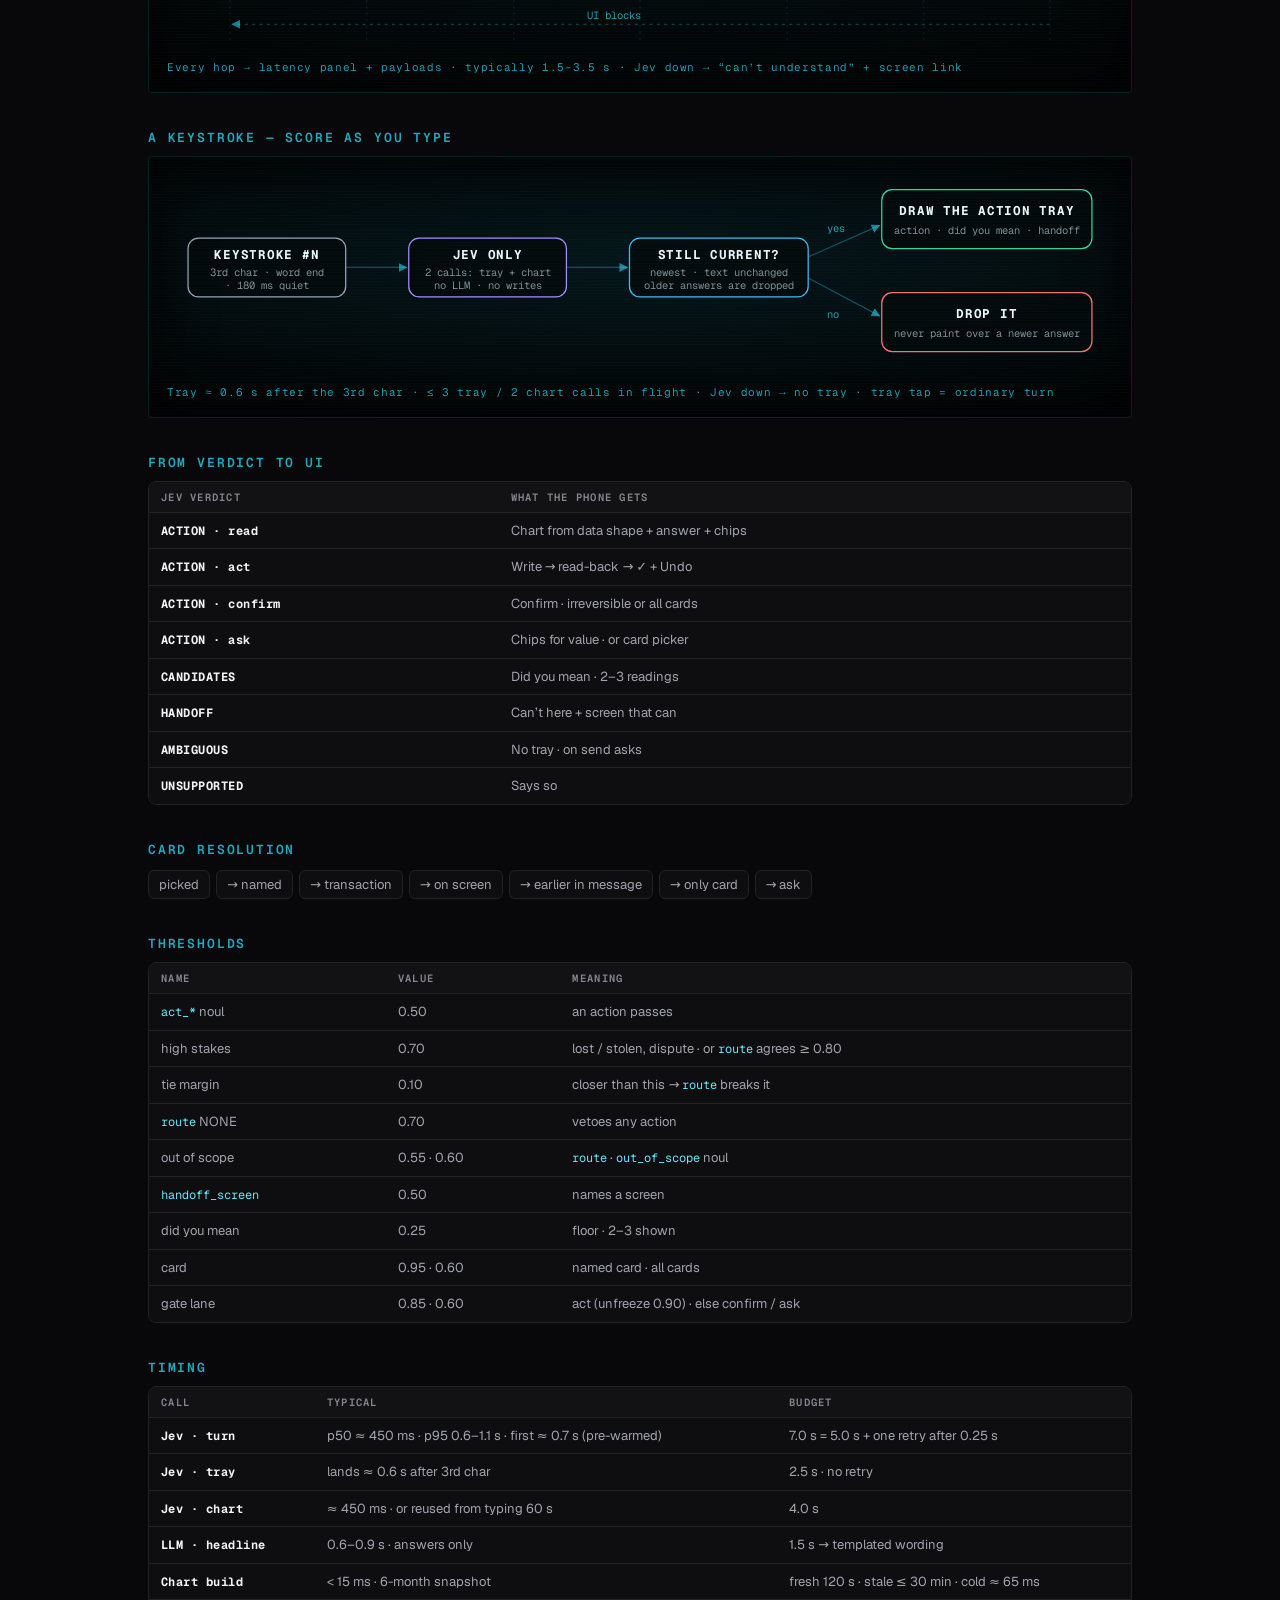
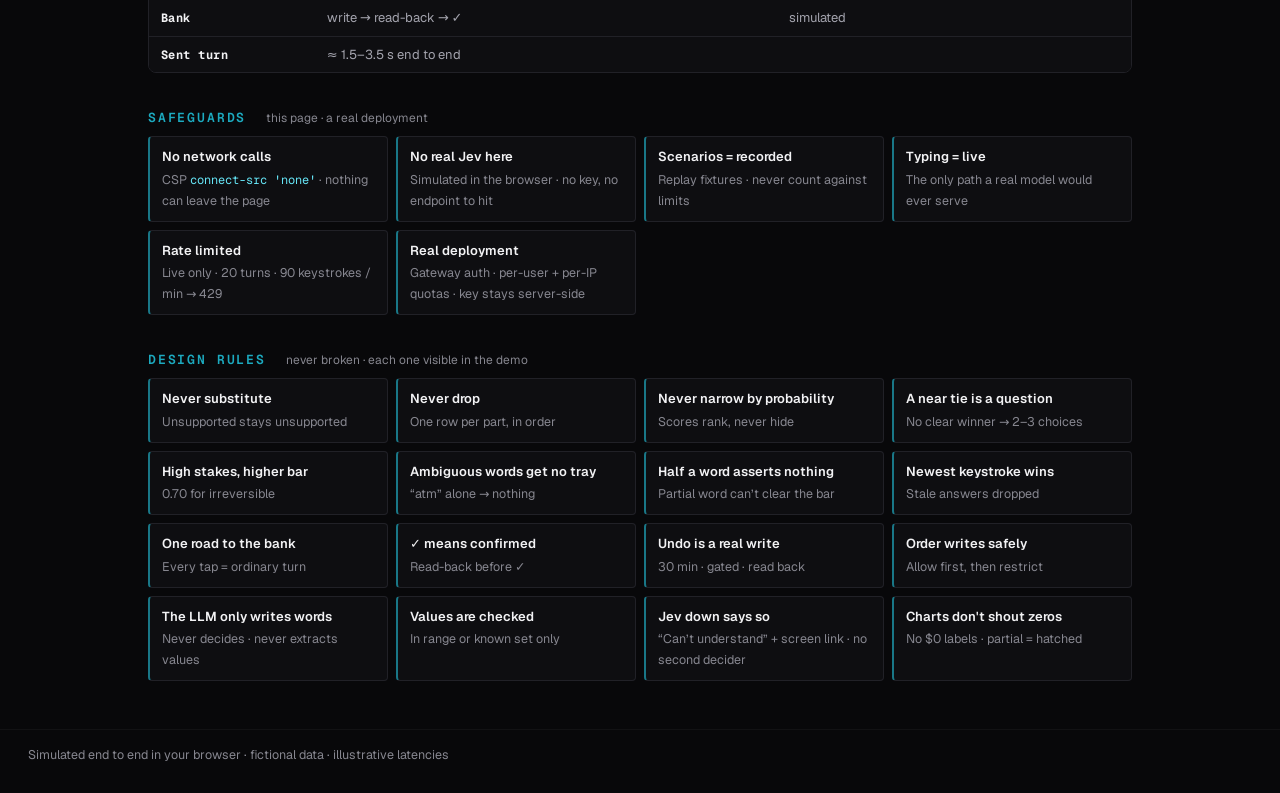
==== commit dab4f5ef: "Update demo architecture and preview metadata" ====
--- a/architecture.html
+++ b/architecture.html
@@ -10,7 +10,7 @@
   <title>Awesome UI on Fly · How it works</title>
   <link rel="icon" href="data:image/svg+xml,%3Csvg xmlns=%22http://www.w3.org/2000/svg%22 viewBox=%220 0 32 32%22%3E%3Crect width=%2232%22 height=%2232%22 rx=%228%22 fill=%22%230e7490%22/%3E%3Cpath fill=%22%23ecfeff%22 d=%22M13 6c.7 5.8 3.4 8.5 9.2 9.2-5.8.7-8.5 3.4-9.2 9.2-.7-5.8-3.4-8.5-9.2-9.2 5.8-.7 8.5-3.4 9.2-9.2z%22/%3E%3C/svg%3E">
   <link rel="preload" href="fonts/geist.woff2" as="font" type="font/woff2" crossorigin>
-  <link rel="stylesheet" href="site.css?v=81">
+  <link rel="stylesheet" href="site.css?v=93">
   <style>
     .doc-wrap { max-width: 1040px; margin: 0 auto; padding: 8px 28px 48px; }
     .doc-wrap h1 { font: 600 clamp(24px, 2.6vw, 32px)/1.15 var(--display); letter-spacing: -.025em; margin: 28px 0 0; }
@@ -59,41 +59,106 @@
   <header class="top"><a class="brand" href="index.html"><span class="mark"><svg viewBox="0 0 24 24"><path fill="currentColor" d="M10 2.5c.5 4.4 2.6 6.5 7 7-4.4.5-6.5 2.6-7 7-.5-4.4-2.6-6.5-7-7 4.4-.5 6.5-2.6 7-7zM18.5 13c.25 2 1.2 3 3.2 3.2-2 .25-3 1.2-3.2 3.2-.25-2-1.2-3-3.2-3.2 2-.25 3-1.2 3.2-3.2zM5 16.5c.2 1.5.9 2.2 2.4 2.4-1.5.2-2.2.9-2.4 2.4-.2-1.5-.9-2.2-2.4-2.4 1.5-.2 2.2-.9 2.4-2.4z"/></svg></span><b>Awesome UI on Fly</b></a><a class="btn sm" href="index.html"><svg width="14" height="14" viewBox="0 0 24 24" fill="none" stroke="currentColor" stroke-width="1.75" stroke-linecap="round" stroke-linejoin="round" aria-hidden="true"><path d="m12 19-7-7 7-7"/><path d="M19 12H5"/></svg>Live demo</a></header>
 
   <main class="doc-wrap"><h1>How it works</h1>
-    <ul class="points"><li><b>Jev</b> decides</li><li><b>LLM</b> fills in</li><li><b>Gate</b> guards · only door to the bank</li><li><b>Phone</b> only renders blocks</li></ul>
+    <ul class="points"><li><b>Jev</b> decides · action + values</li><li><b>LLM</b> only words answers</li><li><b>Gate</b> guards · only door to the bank</li><li><b>Phone</b> only renders blocks</li></ul>
 
     <svg width="0" height="0" style="position:absolute"><defs><marker id="h" viewBox="0 0 10 10" refX="9" refY="5" markerWidth="7" markerHeight="7" orient="auto-start-reverse"><path d="M0 0L10 5L0 10z" fill="#22d3ee99"/></marker></defs></svg>
 
     <h2>System view</h2>
     <figure class="fig fig-live">
-      <div class="flow-wrap"><svg id="flow" role="img" aria-label="Request pipeline: client, orchestrator, then Jev, LLM and Insights in parallel (rules as fallback), safety gate, core banking, UI composer, back to the client."></svg></div>
+      <div class="flow-wrap"><svg id="flow" role="img" aria-label="Request pipeline: client, orchestrator, Jev decides action and values (screen link if Jev is down), Insights draws charts, safety gate, core banking, UI composer with LLM wording, back to the client."></svg></div>
       <div class="flow-say"><i></i><span>a sample turn plays through the pipeline</span></div>
-      <figcaption>Jev ∥ LLM ∥ Insights · both models down → rules · the demo draws every real request on this graph</figcaption>
+      <figcaption>Jev decides · LLM only words · Jev down → screen link · the demo draws every real request on this graph</figcaption>
     </figure>
 
     <div class="tscroll"><table>
       <tr><th>Part</th><th>Job</th><th>Why separate</th></tr>
-      <tr><td><b>Jev</b></td><td>Picks the action · closed set · scores</td><td>Can’t invent · thresholds · per-keystroke fast</td></tr>
-      <tr><td><b>LLM</b></td><td>Extracts values: amount, merchant, dates</td><td>Good at language · never picks the action</td></tr>
-      <tr><td><b>Insights</b></td><td>Question → chart from data shape</td><td>Pure · &lt; 15 ms · warm snapshot</td></tr>
-      <tr><td><b>Rules</b></td><td>Answers when models are down</td><td>Blunt but always there</td></tr>
+      <tr><td><b>Jev</b></td><td>Decides action + values (amount, merchant, dates, card) · one batched call</td><td>Can’t invent · thresholds · per-keystroke fast</td></tr>
+      <tr><td><b>LLM</b></td><td>Words only: answer headline · follow-ups · advice</td><td>Never decides · never extracts values · never on keystrokes or writes</td></tr>
+      <tr><td><b>Insights</b></td><td>Jev picks the chart · code draws it</td><td>Deterministic · &lt; 15 ms · warm snapshot</td></tr>
+      <tr><td><b>Screen link</b></td><td>Jev down → “can’t understand requests right now” + button to the screen</td><td>Says so · no second decider</td></tr>
       <tr><td><b>Safety gate</b></td><td>Card · eligibility · values · lane</td><td>Only door to a write</td></tr>
       <tr><td><b>Bank</b></td><td>Write → read-back</td><td>✓ only after read-back</td></tr>
       <tr><td><b>Composer</b></td><td>Results → UI blocks</td><td>Phone only renders</td></tr>
     </table></div>
 
+    <h2 id="jev-call">Inside a Jev call <small>one POST · a batch of questions · one answer each</small></h2>
+    <section class="jx" id="jx" aria-label="Inside a Jev call">
+      <h3 class="jx-h">Three question types</h3>
+      <div class="jx-types">
+        <article class="jx-card" id="jx-choice">
+          <header><b>Choice</b><span>pick one option · “nothing” is an option</span></header>
+          <code class="jx-snip"><i>asks</i>{"type":"choice","criteria":{"FREEZE":"Freeze, lock or block a whole card.", …, "NONE":"None of the other options describe the user's request."}}</code>
+          <div class="jx-query">query <q>freeze my card</q></div>
+          <div class="jx-viz"></div>
+          <code class="jx-snip jx-got"><i>gets</i><span>{"type":"choice","choice":"FREEZE","confidence":0.89,"probabilities":{…}}</span></code>
+        </article>
+        <article class="jx-card" id="jx-noul">
+          <header><b>Noul</b><span>one yes-probability · 0–1</span></header>
+          <code class="jx-snip"><i>asks</i>{"type":"noul","instructions":"Does the user want a whole card frozen, locked, paused or blocked?"}</code>
+          <div class="jx-query">query <q>freeze my card</q></div>
+          <div class="jx-viz"></div>
+          <code class="jx-snip jx-got"><i>gets</i><span>{"type":"noul","noul":0.82}</span></code>
+        </article>
+        <article class="jx-card" id="jx-score">
+          <header><b>Score</b><span>a position on an ordered scale</span></header>
+          <code class="jx-snip"><i>asks</i>{"type":"score","criteria":["a single lookup","an aggregation","a comparison"]}</code>
+          <div class="jx-query">query <q>last coffee charge?</q></div>
+          <div class="jx-viz"></div>
+          <code class="jx-snip jx-got"><i>gets</i><span>{"type":"score","score":0.02,"confidence":0.98,"probabilities":{"0":0.99,"1":0.01}}</span></code>
+        </article>
+      </div>
+
+      <h3 class="jx-h">One call, step by step</h3>
+      <div class="jx-walk" id="jx-walk">
+        <div class="jx-bar">
+          <div class="jx-tabs" role="tablist" aria-label="Example requests"></div>
+          <button type="button" class="jx-replay" aria-label="Replay this example"></button>
+        </div>
+        <ol class="jx-steps" aria-hidden="true"><li>request</li><li>answers</li><li>decision</li><li>outcome</li></ol>
+        <div class="jx-grid">
+          <div class="jx-pane jx-req"><div class="jx-ph"><b>1 · request</b><small>POST · one per turn</small></div><pre></pre></div>
+          <div class="jx-col">
+            <div class="jx-pane jx-ans"><div class="jx-ph"><b>2 · answers</b><small>one per question id</small></div><div class="jx-rows"></div></div>
+            <div class="jx-pane jx-dec"><div class="jx-ph"><b>3 · decision</b><small>real constants · this page’s simulated numbers</small></div><ol class="jx-checks"></ol></div>
+          </div>
+        </div>
+        <div class="jx-out" aria-live="polite"><span class="jx-ph"><b>4 · outcome</b></span><code></code><small></small></div>
+      </div>
+
+      <h3 class="jx-h">What we configured</h3>
+      <p class="jx-note">Field names, question types and thresholds are the real ones · the numbers are this demo’s simulated answers · instruction text shown only where the project’s own is</p>
+      <div class="jx-cfg">
+        <div><h4>sent</h4><ul>
+          <li><b>model</b><span>jev-1.13.0 · pinned</span></li>
+          <li><b>questions</b><span>≈ 85 per turn · ≈ 36 per keystroke · ≈ 24 per chart</span></li>
+          <li><b>state</b><span>query · screen · cards · selected_card_id · locale · today · on_screen_transaction (only when shown) · nothing else</span></li>
+          <li><b>cards</b><span>cardId · displayName · last4 · isFreezed</span></li>
+          <li><b>timeouts</b><span>turn 5.0 s + 1 retry (7.0 s budget) · tray 2.5 s · chart 4.0 s</span></li>
+        </ul></div>
+        <div><h4>received</h4><ul>
+          <li><b>answers</b><span>one per question id</span></li>
+          <li><b>choice</b><span>choice · confidence · probabilities</span></li>
+          <li><b>noul</b><span>one yes-probability 0–1</span></li>
+          <li><b>score</b><span>score · confidence · probabilities</span></li>
+          <li><b>nothing</b><span>an option (NONE · NO_MATCH · OTHER) · never a flag</span></li>
+          <li><b>not used</b><span>no logprobs</span></li>
+        </ul></div>
+      </div>
+    </section>
+
     <h2>A turn — press send</h2>
     <figure class="fig">
-      <svg viewBox="0 0 900 430">
+      <svg viewBox="0 0 900 500">
         <g class="lbl" text-anchor="middle" style="font-size:12.5px;fill:#e5edf7;font-weight:600">
-          <text x="60" y="22">Phone</text><text x="190" y="22">Orchestrator</text><text x="330" y="22">Jev</text><text x="450" y="22">LLM</text><text x="590" y="22">Safety gate</text><text x="720" y="22">Bank</text><text x="840" y="22">Composer</text>
+          <text x="60" y="22">Phone</text><text x="190" y="22">Orchestrator</text><text x="330" y="22">Jev</text><text x="450" y="22">LLM (words)</text><text x="590" y="22">Safety gate</text><text x="720" y="22">Bank</text><text x="840" y="22">Composer</text>
         </g>
-        <g class="life"><path d="M60 32V420M190 32V420M330 32V420M450 32V420M590 32V420M720 32V420M840 32V420"/></g>
+        <g class="life"><path d="M60 32V490M190 32V490M330 32V490M450 32V490M590 32V490M720 32V490M840 32V490"/></g>
         <path class="sq" d="M60 55H188"/><text class="lbl" x="70" y="49">text + screen context</text>
-        <rect class="grp" x="180" y="68" width="290" height="92" rx="8"/><text class="lbl" x="392" y="84">in parallel</text>
-        <path class="sq" d="M190 95H328"/><text class="lbl" x="200" y="90">which action?</text>
-        <path class="sq ret" d="M330 112H192"/><text class="lbl" x="232" y="108">scores · 30–80 ms</text>
-        <path class="sq" d="M190 132H448"/><text class="lbl" x="360" y="127">which values?</text>
-        <path class="sq ret" d="M450 150H192"/><text class="lbl" x="330" y="146">slots · 400–900 ms</text>
+        <rect class="grp" x="180" y="68" width="260" height="92" rx="8"/><text class="lbl" x="352" y="84">in parallel</text>
+        <path class="sq" d="M190 95H328"/><text class="lbl" x="200" y="90">which action + values?</text>
+        <path class="sq ret" d="M330 112H192"/><text class="lbl" x="206" y="108">one call ≈ 450 ms</text>
+        <path class="sq" d="M190 132H328"/><text class="lbl" x="200" y="127">which chart?</text>
+        <path class="sq ret" d="M330 150H192"/><text class="lbl" x="206" y="146">Jev ≈ 450 ms</text>
         <path class="sq" d="M190 185H588"/><text class="lbl" x="400" y="180">proposals</text>
         <text class="lbl" x="598" y="208">catalogue · card · eligibility · values · lane</text>
         <rect class="grp" x="580" y="222" width="160" height="92" rx="8"/><text class="lbl" x="588" y="236">lane = act</text>
@@ -101,36 +166,41 @@
         <path class="sq" d="M590 280H718"/><text class="lbl" x="620" y="275">read-back</text>
         <path class="sq ret" d="M720 300H592"/><text class="lbl" x="630" y="296">verified</text>
         <path class="sq ret" d="M590 340H192"/><text class="lbl" x="330" y="335">results (done · confirm · ask · read)</text>
-        <path class="sq" d="M190 365H838"/><text class="lbl" x="480" y="360">compose</text>
-        <path class="sq ret" d="M840 395H62"/><text class="lbl" x="400" y="390">UI blocks</text>
+        <rect class="grp" x="180" y="346" width="290" height="80" rx="8"/><text class="lbl" x="382" y="418">answers only</text>
+        <path class="sq" d="M190 368H448"/><text class="lbl" x="200" y="363">word the headline ≤ 1.5 s</text>
+        <path class="sq ret" d="M450 384H192"/><text class="lbl" x="260" y="380">wording · numbers as placeholders</text>
+        <path class="sq" d="M190 402H328"/><text class="lbl" x="200" y="397">Jev checks it</text>
+        <path class="sq" d="M190 445H838"/><text class="lbl" x="480" y="440">compose</text>
+        <path class="sq ret" d="M840 475H62"/><text class="lbl" x="400" y="470">UI blocks</text>
       </svg>
       <ol class="steps-m" aria-hidden="true">
         <li><b>Phone → Orchestrator</b><span>text + screen context</span></li>
-        <li><b>Jev + LLM, in parallel</b><span>which action? 30–80 ms · which values? 400–900 ms</span></li>
+        <li><b>Jev, in parallel</b><span>which action + values? one call ≈ 450 ms · which chart? ≈ 450 ms</span></li>
         <li><b>Safety gate</b><span>catalogue · card · eligibility · values · lane</span></li>
         <li><b>Bank</b><span>lane = act → write → read-back → verified</span></li>
+        <li><b>Answers only</b><span>LLM words the headline ≤ 1.5 s → Jev checks it · fails → template</span></li>
         <li><b>Composer</b><span>results (done · confirm · ask · read) → UI blocks</span></li>
       </ol>
-      <figcaption>Every hop → latency panel + payloads</figcaption>
+      <figcaption>Every hop → latency panel + payloads · typically 1.5–3.5 s · Jev down → “can’t understand” + screen link</figcaption>
     </figure>
 
     <h2>A keystroke — score as you type</h2>
     <figure class="fig">
       <svg viewBox="0 0 900 190">
-        <g class="b"><rect x="20" y="60" width="150" height="56" rx="10" stroke="#94a3b8"/><text class="t" x="95" y="84">Keystroke #n</text><text class="s" x="95" y="102">debounce 120 ms</text></g>
-        <g class="b"><rect x="230" y="60" width="150" height="56" rx="10" stroke="#a78bfa"/><text class="t" x="305" y="84">Jev only</text><text class="s" x="305" y="102">no LLM · no writes</text></g>
-        <g class="b"><rect x="440" y="60" width="170" height="56" rx="10" stroke="#38bdf8"/><text class="t" x="525" y="84">Is #n the newest?</text><text class="s" x="525" y="102">older answers are dropped</text></g>
+        <g class="b"><rect x="20" y="60" width="150" height="56" rx="10" stroke="#94a3b8"/><text class="t" x="95" y="80">Keystroke #n</text><text class="s" x="95" y="96">3rd char · word end</text><text class="s" x="95" y="108">· 180 ms quiet</text></g>
+        <g class="b"><rect x="230" y="60" width="150" height="56" rx="10" stroke="#a78bfa"/><text class="t" x="305" y="80">Jev only</text><text class="s" x="305" y="96">2 calls: tray + chart</text><text class="s" x="305" y="108">no LLM · no writes</text></g>
+        <g class="b"><rect x="440" y="60" width="170" height="56" rx="10" stroke="#38bdf8"/><text class="t" x="525" y="80">Still current?</text><text class="s" x="525" y="96">newest · text unchanged</text><text class="s" x="525" y="108">older answers are dropped</text></g>
         <g class="b"><rect x="680" y="14" width="200" height="56" rx="10" stroke="#34d399"/><text class="t" x="780" y="38">Draw the action tray</text><text class="s" x="780" y="56">action · did you mean · handoff</text></g>
         <g class="b"><rect x="680" y="112" width="200" height="56" rx="10" stroke="#f87171"/><text class="t" x="780" y="136">Drop it</text><text class="s" x="780" y="154">never paint over a newer answer</text></g>
         <path class="ar" d="M170 88H228"/><path class="ar" d="M380 88H438"/><path class="ar" d="M610 78L678 48"/><path class="ar" d="M610 98L678 134"/>
         <text class="lbl" x="628" y="54">yes</text><text class="lbl" x="628" y="136">no</text>
       </svg>
       <ol class="steps-m" aria-hidden="true">
-        <li><b>Keystroke #n</b><span>debounce 120 ms</span></li>
-        <li><b>Jev only</b><span>no LLM · no writes</span></li>
-        <li><b>Is #n the newest?</b><span>yes → draw the action tray · no → drop it</span></li>
+        <li><b>Keystroke #n</b><span>3rd char · word end · 180 ms quiet</span></li>
+        <li><b>Jev only</b><span>2 calls side by side: tray + chart · no LLM · no writes</span></li>
+        <li><b>Still current?</b><span>newest + text unchanged → draw the action tray · else → drop it</span></li>
       </ol>
-      <figcaption>Jev down → no tray · tray tap = ordinary turn · one road to the bank</figcaption>
+      <figcaption>Tray ≈ 0.6 s after the 3rd char · ≤ 3 tray / 2 chart calls in flight · Jev down → no tray · tray tap = ordinary turn</figcaption>
     </figure>
 
     <h2>From verdict to UI</h2>
@@ -151,11 +221,27 @@
     <h2>Thresholds</h2>
     <div class="tscroll"><table>
       <tr><th>Name</th><th>Value</th><th>Meaning</th></tr>
-      <tr><td><code>act</code></td><td>0.60</td><td>act</td></tr>
-      <tr><td><code>highStakes</code></td><td>0.70</td><td>irreversible</td></tr>
-      <tr><td><code>handoff</code></td><td>0.50</td><td>name a screen</td></tr>
-      <tr><td><code>candidateFloor</code></td><td>0.35</td><td>plausible reading</td></tr>
-      <tr><td><code>margin</code></td><td>0.15</td><td>lead over runner-up</td></tr>
+      <tr><td><code>act_*</code> noul</td><td>0.50</td><td>an action passes</td></tr>
+      <tr><td>high stakes</td><td>0.70</td><td>lost / stolen, dispute · or <code>route</code> agrees ≥ 0.80</td></tr>
+      <tr><td>tie margin</td><td>0.10</td><td>closer than this → <code>route</code> breaks it</td></tr>
+      <tr><td><code>route</code> NONE</td><td>0.70</td><td>vetoes any action</td></tr>
+      <tr><td>out of scope</td><td>0.55 · 0.60</td><td><code>route</code> · <code>out_of_scope</code> noul</td></tr>
+      <tr><td><code>handoff_screen</code></td><td>0.50</td><td>names a screen</td></tr>
+      <tr><td>did you mean</td><td>0.25</td><td>floor · 2–3 shown</td></tr>
+      <tr><td>card</td><td>0.95 · 0.60</td><td>named card · all cards</td></tr>
+      <tr><td>gate lane</td><td>0.85 · 0.60</td><td>act (unfreeze 0.90) · else confirm / ask</td></tr>
+    </table></div>
+
+    <h2>Timing</h2>
+    <div class="tscroll"><table>
+      <tr><th>Call</th><th>Typical</th><th>Budget</th></tr>
+      <tr><td><b>Jev · turn</b></td><td>p50 ≈ 450 ms · p95 0.6–1.1 s · first ≈ 0.7 s (pre-warmed)</td><td>7.0 s = 5.0 s + one retry after 0.25 s</td></tr>
+      <tr><td><b>Jev · tray</b></td><td>lands ≈ 0.6 s after 3rd char</td><td>2.5 s · no retry</td></tr>
+      <tr><td><b>Jev · chart</b></td><td>≈ 450 ms · or reused from typing 60 s</td><td>4.0 s</td></tr>
+      <tr><td><b>LLM · headline</b></td><td>0.6–0.9 s · answers only</td><td>1.5 s → templated wording</td></tr>
+      <tr><td><b>Chart build</b></td><td>&lt; 15 ms · 6-month snapshot</td><td>fresh 120 s · stale ≤ 30 min · cold ≈ 65 ms</td></tr>
+      <tr><td><b>Bank</b></td><td>write → read-back → ✓</td><td>simulated</td></tr>
+      <tr><td><b>Sent turn</b></td><td>≈ 1.5–3.5 s end to end</td><td></td></tr>
     </table></div>
 
     <h2>Safeguards <small>this page · a real deployment</small></h2>
@@ -182,14 +268,18 @@
       <div class="rule"><b>✓ means confirmed</b><span>Read-back before ✓</span></div>
       <div class="rule"><b>Undo is a real write</b><span>30 min · gated · read back</span></div>
       <div class="rule"><b>Order writes safely</b><span>Allow first, then restrict</span></div>
-      <div class="rule"><b>Dates aren't a model's job</b><span>Pure parser · unsure → nothing</span></div>
+      <div class="rule"><b>The LLM only writes words</b><span>Never decides · never extracts values</span></div>
       <div class="rule"><b>Values are checked</b><span>In range or known set only</span></div>
-      <div class="rule"><b>The demo never dies</b><span>Rules answer if models fail</span></div>
+      <div class="rule"><b>Jev down says so</b><span>“Can’t understand” + screen link · no second decider</span></div>
       <div class="rule"><b>Charts don't shout zeros</b><span>No $0 labels · partial = hatched</span></div>
     </div>
   </main>
   <footer class="foot">Simulated end to end in your browser · fictional data · illustrative latencies</footer>
-  <script src="js/flowgraph.js?v=81"></script>
-  <script src="js/arch-init.js?v=81"></script>
+  <script src="js/flowgraph.js?v=93"></script>
+  <script src="js/data.js?v=93"></script>
+  <script src="js/icons.js?v=93"></script>
+  <script src="js/jev.js?v=93"></script>
+  <script src="js/jev-explainer.js?v=93"></script>
+  <script src="js/arch-init.js?v=93"></script>
 </body>
 </html>
--- a/site.css
+++ b/site.css
@@ -90,18 +90,6 @@
 .scen-tabs button.on { color: var(--text); border-bottom-color: var(--accent); }
 .scen-tabs button span { font-size: 12px; color: var(--text-3); margin-left: 6px; font-variant-numeric: tabular-nums; }
 .scen { padding: 10px 16px 14px; }
-.scen-intro { margin: 0 0 10px; font-size: 12.5px; color: var(--text-3); }
-.scen-cols { display: grid; grid-template-columns: repeat(auto-fit, minmax(260px, 1fr)); gap: 14px 24px; }
-.scen-col > small { display: block; font: 600 10px var(--mono); letter-spacing: .12em; text-transform: uppercase; color: var(--hud-dim); padding: 0 10px 4px; }
-.sc-card { display: flex; align-items: center; justify-content: space-between; gap: 10px; width: 100%; min-height: 32px; padding: 5px 10px; border: 0; border-radius: 6px; background: none;
-  color: var(--text-2); font-size: 13px; text-align: left; transition: background .15s, color .15s; position: relative; }
-.sc-card span { line-height: 1.35; }
-.sc-card em { flex: none; font-style: normal; font-size: 11px; color: var(--text-3); border: 1px solid var(--border-2); border-radius: 4px; padding: 0 6px; line-height: 18px; }
-.sc-card:hover { background: #ffffff0a; color: var(--text); }
-.sc-card.on { background: #2dd4bf14; color: var(--text); }
-.sc-card.on::before { content: ""; position: absolute; left: 0; top: 8px; bottom: 8px; width: 2px; border-radius: 2px; background: var(--accent); }
-.sc-card.on em { color: var(--accent-2); border-color: #2dd4bf55; }
-.scen.playing .sc-card:not(.on) { opacity: .45; pointer-events: none; }
 @keyframes rise { from { opacity: 0; transform: translateY(6px); } }
 .narrate { display: flex; gap: 10px; align-items: flex-start; margin: 0; padding: 12px 20px 14px; border-top: 1px solid var(--border); color: var(--text-2); font-size: 13.5px; line-height: 1.5; }
 .narrate::before { content: ""; flex: none; width: 6px; height: 6px; border-radius: 50%; background: var(--accent); margin-top: 7px; }
@@ -250,9 +238,6 @@
 
 
 .under { display: flex; flex-direction: column; align-items: center; gap: 4px; margin-top: 18px; }
-.ph .r .tg { font-size: 12.5px; margin-right: 4px; }
-.ph .r .tg input:checked + span { background: #0c3a35; box-shadow: inset 0 0 0 1px #1f6f66; }
-.ph .r .tg input:checked + span::after { background: var(--accent); }
 
 .points { list-style: none; display: flex; flex-wrap: wrap; gap: 6px; margin: 12px 0 0; padding: 0; }
 .points li { font-size: 13px; color: var(--text-2); background: #ffffff06; border: 1px solid var(--border); border-radius: 6px; padding: 4px 10px; }
@@ -370,16 +355,10 @@
 .scen-tabs button b { font-weight: 600; font-size: 13.5px; display: inline-flex; gap: 6px; align-items: baseline; }
 .scen-tabs button small { font-size: 11px; font-weight: 400; color: var(--text-3); white-space: nowrap; }
 .scen-tabs button.on small { color: var(--text-2); }
-.scen-intro { display: none; }
-.sc-card.tapped { outline: 2px solid var(--accent); }
 
 .scen-tabs { display: grid; grid-template-columns: repeat(4, minmax(0, 1fr)); gap: 0; padding: 0 8px; overflow: visible; }
 .scen-tabs button { margin: 0 4px -1px; padding: 10px 6px 11px; min-width: 0; }
 .scen-tabs button small { white-space: normal; line-height: 1.35; }
-.sc-card.story { align-items: flex-start; }
-.sc-card.story span { display: flex; flex-direction: column; gap: 2px; }
-.sc-card.story span i { font-style: normal; font-size: 11.5px; color: var(--text-3); }
-.sc-card.story em { margin-top: 2px; }
 @media (max-width: 760px) { .scen-tabs { grid-template-columns: repeat(2, minmax(0, 1fr)); } }
 
 /* live narration under the flow */
@@ -394,7 +373,7 @@
 /* ── accessibility ───────────────────────────────────────────────────── */
 .sr-only { position: absolute; width: 1px; height: 1px; padding: 0; margin: -1px; overflow: hidden; clip: rect(0 0 0 0); white-space: nowrap; border: 0; }
 /* focus rings drawn inside elements that sit in clipping containers */
-.tabbar button:focus-visible, .scen-tabs button:focus-visible, .sc-card:focus-visible, .mini-tabs button:focus-visible, .seg button:focus-visible, .wf-row:focus-visible { outline-offset: -2px; }
+.tabbar button:focus-visible, .scen-tabs button:focus-visible, .mini-tabs button:focus-visible, .seg button:focus-visible, .wf-row:focus-visible { outline-offset: -2px; }
 .linkish { border: 0; background: none; padding: 0; font: inherit; color: var(--text-2); cursor: pointer; }
 .linkish:hover { color: var(--text); }
 
@@ -412,7 +391,6 @@
   .live { min-width: 0; overflow: hidden; text-overflow: ellipsis; }
 }
 
-.sim-l { font: 600 10px var(--mono); letter-spacing: .12em; text-transform: uppercase; color: var(--text-3); border: 1px dashed var(--border-2); border-radius: 3px; padding: 2px 6px; cursor: help; }
 
 /* scenario finished → a clear next step */
 .narrate.finished { animation: done-in .45s var(--ease) both; flex-wrap: wrap; row-gap: 8px; }
@@ -435,19 +413,10 @@
 @media (max-width: 560px) { .np-acts { width: 100%; margin-left: 0; } .np-acts .btn { flex: 1; justify-content: center; } }
 
 /* simulation controls: one place; outage shows on the model switches it affects */
-.ph .r .tg-out input:checked + span, body.sim-outage .ph .r .tg:not(.tg-out) input:checked + span { background: #3a2a0c; box-shadow: inset 0 0 0 1px #7a5714; }
-.ph .r .tg-out input:checked + span::after, body.sim-outage .ph .r .tg:not(.tg-out) input:checked + span::after { background: var(--warn); }
-body.sim-outage .ph .r .tg:not(.tg-out) { color: var(--warn); }
 body.sim-outage #flow .node.switchable:not(.off) rect.bg { stroke: var(--warn); stroke-dasharray: 3 3; }
 body.sim-outage #flow .node.switchable:not(.off) .s { fill: var(--warn); }
 
 /* fallback classifier: which patterns fired */
-.rules-view { margin-top: 8px; border: 1px dashed #facc1555; border-radius: 4px; background: #facc1506; padding: 8px 10px; font-family: var(--mono); }
-.rv-h { font-size: 10px; letter-spacing: .12em; text-transform: uppercase; color: #fde047cc; margin-bottom: 6px; }
-.rv-row { display: grid; grid-template-columns: 140px 1fr 56px; gap: 10px; align-items: baseline; font-size: 11.5px; color: #9fb3b8; padding: 4px 0; border-bottom: 1px dashed #ffffff0d; }
-.rv-row b { color: #e6f6f8; font-weight: 600; } .rv-row em { font-style: normal; text-align: right; color: #fde047; }
-.rv-row.win b { color: #4ade80; } .rv-row.win em { color: #4ade80; }
-.rv-note { margin-top: 6px; font-size: 10.5px; color: #6b8187; }
 @media (max-width: 760px) { .rv-row { grid-template-columns: 1fr 50px; } .rv-row span { grid-column: 1 / -1; order: 3; } }
 
 /* narration only while something is happening */
@@ -469,13 +438,10 @@
   .btn, .btn.sm { min-height: 36px; }
   .brand { min-height: 36px; }
   .seg button { min-height: 36px; }
-  .sc-card { min-height: 40px; }
   .tabbar button { min-height: 40px; }
   .mini-tabs button { min-height: 36px; padding: 0 12px; }
   .ph .r { flex-wrap: wrap; row-gap: 4px; }
-  .ph .r .tg { min-height: 36px; }
-  .ph .r .live { margin-left: auto; overflow: visible; }
-  .foot { flex-direction: column; gap: 4px; align-items: flex-start; }
+    .foot { flex-direction: column; gap: 4px; align-items: flex-start; }
   .foot > span:last-child { display: flex; flex-wrap: wrap; align-items: center; column-gap: 6px; }
   .foot a, .foot .linkish { display: inline-flex; align-items: center; min-height: 36px; }
   .wf-axis span:nth-child(2) { font-size: 9.5px; }
@@ -554,7 +520,7 @@
   .pv-prev { height: 164px; }
   .pv-chips { flex-wrap: nowrap; overflow-x: auto; margin: 0 -16px 12px; padding: 0 16px; scrollbar-width: none; }
   .pv-chips::-webkit-scrollbar { display: none; }
-  .pv-chips button { flex: none; }
+  .pv-chips button { flex: none; min-height: 36px; }
 }
 @media (prefers-reduced-motion: reduce) { .pv-card { animation: none; transition: none; } }
 
@@ -580,3 +546,236 @@
   .tscroll td:first-child { font-size: 14px; margin-bottom: 4px; }
   .tscroll td:not(:first-child)[data-label]::before { content: attr(data-label); display: block; font: 600 9.5px var(--mono); letter-spacing: .12em; text-transform: uppercase; color: var(--hud-dim); margin-top: 6px; }
 }
+
+/* ── first-visit intro: spotlight on the phone and the system flow ───── */
+.hero, .top, .foot, .under, #try, #inspect-panel { transition: opacity .5s var(--ease), filter .5s var(--ease); }
+body.intro .hero, body.intro .top, body.intro .foot, body.intro .under, body.intro #try, body.intro #inspect-panel { opacity: .14; filter: blur(1.5px) saturate(.6); }
+body.intro #flow-panel { box-shadow: 0 0 0 1px #2dd4bf33, 0 20px 60px -20px #2dd4bf30; }
+.intro-cap { position: fixed; z-index: 80; left: 50%; top: 66px; transform: translateX(-50%); display: flex; align-items: center; gap: 10px; max-width: calc(100vw - 32px);
+  padding: 8px 8px 8px 14px; border-radius: 99px; background: #0e1114f2; border: 1px solid #2dd4bf40; box-shadow: 0 16px 40px -12px #000, 0 0 0 4px #2dd4bf0c; backdrop-filter: blur(8px);
+  font-size: 13.5px; color: var(--text); animation: cap-in .4s var(--ease) both; }
+.intro-cap i { flex: none; width: 7px; height: 7px; border-radius: 50%; background: var(--accent); box-shadow: 0 0 0 3px #2dd4bf33; animation: breathe-dot 1.2s infinite; }
+.intro-cap span { min-width: 0; overflow: hidden; text-overflow: ellipsis; white-space: nowrap; }
+.intro-cap button { flex: none; border: 1px solid var(--border-2); background: #ffffff08; color: var(--text-2); border-radius: 99px; padding: 5px 11px; font-size: 12px; }
+.intro-cap button:hover { color: var(--text); background: #ffffff12; }
+.intro-cap.out { opacity: 0; transform: translate(-50%, -8px); transition: opacity .25s, transform .25s; }
+@keyframes cap-in { from { opacity: 0; transform: translate(-50%, -10px); } }
+#try.handoff { box-shadow: 0 0 0 1px #2dd4bf66, 0 0 0 5px #2dd4bf14; transition: box-shadow .4s; }
+@media (max-width: 560px) { .intro-cap { top: 60px; font-size: 12.5px; } }
+@media (prefers-reduced-motion: reduce) { .intro-cap { animation: none; } }
+
+/* ── simulate: one group of on/off chips ─────────────────────────────── */
+.sim { display: inline-flex; align-items: center; gap: 2px; padding: 3px; border: 1px solid var(--border); border-radius: 9px; background: #ffffff04; }
+.sim-l { font: 600 9.5px var(--mono); letter-spacing: .14em; text-transform: uppercase; color: var(--text-3); padding: 0 8px 0 6px; }
+.chip-tg { position: relative; cursor: pointer; user-select: none; }
+.chip-tg input { position: absolute; opacity: 0; pointer-events: none; }
+.chip-tg span { display: inline-flex; align-items: center; gap: 7px; padding: 5px 10px; border-radius: 6px; font-size: 12.5px; font-weight: 500; color: var(--text-3); transition: background .2s, color .2s; }
+.chip-tg span i { width: 7px; height: 7px; border-radius: 50%; box-shadow: inset 0 0 0 1.5px var(--text-3); transition: .2s; }
+.chip-tg:hover span { color: var(--text-2); background: #ffffff08; }
+.chip-tg input:checked + span { color: var(--text); background: #2dd4bf12; }
+.chip-tg input:checked + span i { background: var(--accent); box-shadow: 0 0 0 3px #2dd4bf26; }
+.chip-tg input:not(:checked) + span { text-decoration: line-through; text-decoration-color: #ffffff40; }
+.chip-tg.out input:not(:checked) + span { text-decoration: none; }
+.chip-tg.out input:checked + span { color: var(--warn); background: #f59e0b14; }
+.chip-tg.out input:checked + span i { background: var(--warn); box-shadow: 0 0 0 3px #f59e0b26; }
+body.sim-outage .chip-tg:not(.out) input:checked + span { color: var(--warn); background: #f59e0b0c; }
+body.sim-outage .chip-tg:not(.out) input:checked + span i { background: var(--warn); box-shadow: 0 0 0 3px #f59e0b22; }
+.chip-tg input:focus-visible + span { outline: 2px solid var(--accent); outline-offset: 1px; }
+/* status lives in the diagram's corner, like an instrument readout */
+.flow-wrap > .live { position: absolute; z-index: 2; right: 10px; top: 8px; font: 500 10.5px var(--mono); letter-spacing: .06em; text-transform: uppercase; color: var(--hud-dim); background: #020506cc; padding: 3px 8px; border-radius: 4px; border: 1px solid #22d3ee1a; max-width: 60%; overflow: hidden; text-overflow: ellipsis; }
+@media (max-width: 560px) {
+  .ph .r { width: 100%; margin-left: 0; }
+  .sim { width: 100%; justify-content: space-between; }
+  .chip-tg { flex: 1; } .chip-tg span { width: 100%; justify-content: center; min-height: 34px; box-sizing: border-box; }
+  .flow-wrap > .live { position: relative; top: auto; right: auto; display: flex; width: max-content; margin: 8px 8px 0 auto; font-size: 9.5px; }
+}
+
+/* done bar: a strip of what else there is */
+.np-more { flex-basis: 100%; display: grid; grid-template-columns: auto repeat(3, minmax(0, 1fr)) 120px; gap: 8px; align-items: stretch; padding-top: 10px; margin-top: 2px; border-top: 1px dashed var(--border); }
+.np-more > small { writing-mode: vertical-rl; transform: rotate(180deg); align-self: center; font: 600 9.5px var(--mono); letter-spacing: .14em; text-transform: uppercase; color: var(--hud-dim); }
+.pv-card.mini { animation: none; }
+.pv-card.mini .pv-prev { height: 92px; margin: 6px 6px 0; }
+.pv-card.mini .pv-prev.pv-chart .ins { zoom: .56; }
+.pv-card.mini .pv-prev.pv-dec > *, .pv-card.mini .pv-prev.pv-story > * { zoom: .7; }
+.pv-card.mini .pv-meta { padding: 6px 8px 8px; } .pv-card.mini .pv-meta span { font-size: 11.5px; } .pv-card.mini .pv-meta em { display: none; }
+.pv-card.mini .pv-play { width: 24px; height: 24px; right: 10px; top: 10px; } .pv-card.mini .pv-play svg { width: 11px; height: 11px; }
+.np-seeall { display: flex; flex-direction: column; align-items: center; justify-content: center; gap: 2px; border: 1px dashed #2dd4bf55; border-radius: 12px; background: #2dd4bf0a; color: var(--text-2); cursor: pointer; transition: background .2s, border-color .2s; }
+.np-seeall b { font: 600 22px var(--display); color: var(--text); line-height: 1; }
+.np-seeall span { font-size: 11.5px; }
+.np-seeall em { font-style: normal; font-size: 12px; color: var(--accent-2); display: inline-flex; align-items: center; gap: 4px; margin-top: 4px; }
+.np-seeall:hover { background: #2dd4bf16; border-color: #2dd4bf88; }
+@media (max-width: 760px) {
+  .np-more { grid-template-columns: none; display: flex; overflow-x: auto; scrollbar-width: none; margin: 2px -16px 0; padding: 10px 16px 2px; }
+  .np-more::-webkit-scrollbar { display: none; }
+  .np-more > small { display: none; }
+  .np-more > .pv-card { flex: 0 0 150px; } .np-seeall { flex: 0 0 110px; min-height: 130px; }
+}
+
+/* latency on phones: name and time on one line, the bar full width beneath */
+@media (max-width: 560px) {
+  .wf-row { grid-template-columns: minmax(0, 1fr) auto; grid-template-areas: "name ms" "track track"; row-gap: 5px; column-gap: 10px; padding: 7px 8px; }
+  .wf-row .wf-name { grid-area: name; white-space: normal; overflow: visible; }
+  .wf-row .wf-track { grid-area: track; }
+  .wf-row .wf-ms { grid-area: ms; }
+  .wf-axis { grid-template-columns: minmax(0, 1fr); } .wf-axis span:first-child, .wf-axis span:last-child { display: none; }
+}
+
+/* ── architecture page: "Inside a Jev call" (js/jev-explainer.js) ────── */
+.jx { --jx-line: #22d3ee1f; --jx-bg: #020608; --jx-k: #67e8f9; --jx-s: #cfe9ec; --jx-n: #fcd34d; }
+.jx-h { display: flex; align-items: center; gap: 8px; margin: 22px 0 8px; font: 600 10.5px var(--mono); letter-spacing: .14em; text-transform: uppercase; color: var(--hud-dim); }
+.jx-h::before { content: ""; width: 10px; height: 1px; background: var(--accent); box-shadow: 0 0 6px var(--accent); }
+.jx-h:first-child { margin-top: 4px; }
+.jx code { font: 11px/1.5 var(--mono); }
+
+/* three question types */
+.jx-types { display: grid; grid-template-columns: repeat(3, minmax(0, 1fr)); gap: 8px; }
+.jx-card { position: relative; display: flex; flex-direction: column; gap: 8px; min-width: 0; padding: 12px; border: 1px solid var(--jx-line); border-radius: 4px;
+  background: radial-gradient(120% 90% at 50% 30%, #04161a 0%, var(--jx-bg) 75%); box-shadow: inset 0 0 40px #000; }
+.jx-card header { display: flex; flex-direction: column; gap: 1px; }
+.jx-card header b { font: 600 12px var(--mono); letter-spacing: .14em; text-transform: uppercase; color: #e6f6f8; }
+.jx-card header span { font-size: 11.5px; color: var(--text-3); }
+.jx-snip { display: block; padding: 6px 8px; border-left: 2px solid #22d3ee33; background: #ffffff05; color: #9fb3b8 !important; font-size: 10.5px !important; overflow-wrap: anywhere; white-space: normal; }
+.jx-snip i { display: block; font: 600 9px var(--mono); font-style: normal; letter-spacing: .14em; text-transform: uppercase; color: var(--hud-mute); margin-bottom: 1px; }
+.jx-got { border-left-color: var(--accent); color: #d8f3f0 !important; }
+.jx-got span { transition: opacity .3s; }
+.jx-card.swap .jx-got span, .jx-card.swap .jx-query q { opacity: .25; }
+.jx-query { font: 10.5px var(--mono); color: var(--hud-mute); }
+.jx-query q { color: #e6f6f8; transition: opacity .3s; }
+.jx-viz { flex: 1; display: flex; flex-direction: column; justify-content: center; gap: 5px; min-height: 104px; }
+
+/* choice bars (also used in the walkthrough) */
+.jx-brow { display: grid; grid-template-columns: 76px minmax(0, 1fr) 32px; align-items: center; gap: 8px; font: 10px var(--mono); color: var(--text-3); transition: color .3s; }
+.jx-brow span { overflow: hidden; text-overflow: ellipsis; white-space: nowrap; }
+.jx-brow i { position: relative; height: 6px; background: #22d3ee10; border-radius: 1px; overflow: hidden; }
+.jx-brow b, .jx-mini b, .jx-meter b { position: absolute; inset: 0; transform: scaleX(0); transform-origin: left; background: #22d3ee55; transition: transform .8s var(--ease), background .3s; }
+.jx-brow em { font-style: normal; text-align: right; color: var(--text-3); }
+.jx-brow.win { color: #e6f6f8; } .jx-brow.win b { background: var(--accent); box-shadow: 0 0 8px #2dd4bf88; } .jx-brow.win em { color: var(--accent-2); }
+
+/* noul meter */
+.jx-meter { position: relative; padding: 4px 0; }
+.jx-meter i { position: relative; display: block; height: 10px; background: #22d3ee10; border: 1px solid #22d3ee22; border-radius: 2px; overflow: hidden; }
+.jx-meter b { background: linear-gradient(90deg, #0e7490, var(--accent)); }
+.jx-meter u, .jx-mini u { position: absolute; top: 0; bottom: 0; width: 1px; background: #fbbf24; box-shadow: 0 0 4px #fbbf24aa; z-index: 1; }
+.jx-meter u { left: 50%; top: 0; bottom: 0; }
+.jx-mscale, .jx-slabels { display: flex; justify-content: space-between; font: 9.5px var(--mono); color: var(--hud-mute); }
+.jx-mscale span:nth-child(2) { color: #fbbf24; }
+.jx-verdict { display: flex; align-items: center; gap: 8px; margin-top: 4px; min-height: 18px; font: 11px var(--mono); color: var(--text-3); }
+.jx-verdict em { font-style: normal; font-size: 15px; font-weight: 600; color: #e6f6f8; min-width: 36px; }
+.jx-verdict span { display: inline-flex; align-items: center; gap: 4px; }
+.jx-verdict.yes span { color: var(--ok); } .jx-verdict.no span { color: var(--bad); }
+
+/* score scale */
+.jx-scale { position: relative; height: 22px; margin: 0 8px; }
+.jx-scale i { position: absolute; left: 0; right: 0; top: 10px; height: 2px; background: linear-gradient(90deg, #22d3ee33, #22d3ee88); }
+.jx-scale u { position: absolute; top: 6px; width: 10px; height: 10px; margin-left: -5px; border-radius: 50%; border: 1px solid #22d3ee66; background: var(--jx-bg); }
+.jx-scale b { position: absolute; top: 2px; width: 12px; height: 12px; margin-left: -6px; transform: rotate(45deg); background: var(--accent); box-shadow: 0 0 10px var(--accent); transition: left .9s var(--ease), opacity .3s; z-index: 1; }
+.jx-scale b.dim { opacity: .25; }
+.jx-slabels { margin: 0; } .jx-slabels span { transition: color .3s; } .jx-slabels span.on { color: var(--accent-2); }
+
+/* walkthrough */
+.jx-walk { border: 1px solid var(--jx-line); border-radius: 4px; padding: 12px; background: radial-gradient(120% 90% at 50% 20%, #04161a 0%, var(--jx-bg) 70%); box-shadow: inset 0 0 60px #000; }
+.jx-bar { display: flex; align-items: flex-start; gap: 8px; }
+.jx-tabs { flex: 1; display: flex; flex-wrap: wrap; gap: 6px; min-width: 0; }
+.jx-tabs button, .jx-replay { position: relative; overflow: hidden; border: 1px solid #22d3ee2a; background: #22d3ee08; color: var(--text-2); border-radius: 3px; padding: 5px 10px; font: 11.5px var(--mono); min-height: 30px; }
+.jx-tabs button:hover, .jx-replay:hover { color: var(--text); border-color: #22d3ee55; }
+.jx-tabs button.on { color: #e6f6f8; border-color: var(--accent); background: #2dd4bf14; box-shadow: 0 0 0 3px #2dd4bf10; }
+.jx-tabs button i { position: absolute; left: 0; bottom: 0; height: 2px; width: 0; background: var(--accent); box-shadow: 0 0 6px var(--accent); }
+.jx-walk.auto .jx-tabs button.on i { animation: jx-prog 9s linear forwards; }
+.jx.off .jx-tabs button.on i { animation-play-state: paused; }
+@keyframes jx-prog { to { width: 100%; } }
+.jx-replay { flex: none; display: inline-flex; align-items: center; gap: 5px; color: var(--hud-dim); }
+.jx-steps { display: flex; gap: 4px; list-style: none; margin: 10px 0; padding: 0; counter-reset: jx; }
+.jx-steps li { flex: 1; counter-increment: jx; padding: 4px 0 0; border-top: 2px solid #22d3ee18; font: 600 9.5px var(--mono); letter-spacing: .12em; text-transform: uppercase; color: var(--hud-mute); transition: color .3s, border-color .3s; }
+.jx-steps li::before { content: counter(jx) " · "; }
+.jx-steps li.done { border-top-color: #2dd4bf66; color: var(--text-3); }
+.jx-steps li.on { border-top-color: var(--accent); color: var(--accent-2); }
+.jx-grid { display: grid; grid-template-columns: minmax(0, 1.05fr) minmax(0, 1fr); gap: 8px; }
+.jx-col { display: flex; flex-direction: column; gap: 8px; min-width: 0; }
+.jx-pane { min-width: 0; border: 1px solid #22d3ee14; border-radius: 3px; background: #00000059; padding: 8px 10px; }
+.jx-ph { display: flex; align-items: baseline; flex-wrap: wrap; gap: 4px 8px; margin-bottom: 6px; }
+.jx-ph b { font: 600 10px var(--mono); letter-spacing: .14em; text-transform: uppercase; color: var(--hud-dim); }
+.jx-ph small { font: 10px var(--mono); color: var(--hud-mute); }
+.jx-req pre { margin: 0; font: 10.5px/1.55 var(--mono); white-space: pre-wrap; overflow-wrap: anywhere; color: var(--text-3); max-height: 520px; overflow: auto; }
+.jx-req .ln { display: block; padding-left: calc(var(--i) * 12px + 12px); text-indent: -12px; }
+.jx-req .k { color: var(--jx-k); } .jx-req .s { color: var(--jx-s); } .jx-req .n { color: var(--jx-n); } .jx-req .p { color: #5f7a80; } .jx-req .c { color: var(--hud-mute); font-style: italic; }
+.jx-hide { opacity: 0; transform: translateY(3px); }
+.jx-req .ln, .jx-arow, .jx-checks li, .jx-out { transition: opacity .35s var(--ease), transform .35s var(--ease); }
+
+.jx-rows { display: flex; flex-direction: column; gap: 4px; }
+.jx-arow { display: grid; grid-template-columns: minmax(0, 150px) 44px minmax(0, 1fr) auto; align-items: center; gap: 8px; font: 10.5px var(--mono); color: var(--text-3); }
+.jx-arow code { font-size: 10.5px; color: var(--jx-k); overflow: hidden; text-overflow: ellipsis; white-space: nowrap; }
+.jx-arow .t { font-size: 9px; letter-spacing: .1em; text-transform: uppercase; color: var(--hud-mute); }
+.jx-arow > em { font-style: normal; color: var(--text-2); text-align: right; white-space: nowrap; }
+.jx-arow.hi > em { color: var(--accent-2); }
+.jx-mini { position: relative; display: block; height: 5px; background: #22d3ee10; }
+.jx-mini b { background: #22d3ee66; }
+.jx-arow.hi .jx-mini b { background: var(--accent); box-shadow: 0 0 6px #2dd4bf88; }
+.jx-route { grid-template-columns: minmax(0, 150px) 44px minmax(0, 1fr); padding-bottom: 4px; margin-bottom: 2px; border-bottom: 1px dashed #22d3ee18; }
+.jx-route > em { grid-column: 3; }
+.jx-opts { grid-column: 1 / -1; display: flex; flex-direction: column; gap: 3px; padding-left: 12px; }
+.jx-brow.sm { grid-template-columns: 130px minmax(0, 1fr) 32px; font-size: 9.5px; }
+.jx-brow.sm i { height: 4px; }
+
+.jx-checks { list-style: none; margin: 0; padding: 0; display: flex; flex-direction: column; gap: 3px; }
+.jx-checks li { display: grid; grid-template-columns: 16px minmax(0, 1fr) auto; align-items: center; gap: 6px; font: 10.5px var(--mono); color: var(--text-2); padding: 2px 0; }
+.jx-checks b { font-weight: 400; }
+.jx-checks em { font-style: normal; color: var(--text-3); text-align: right; max-width: 220px; }
+.jx-checks .ic { display: grid; place-items: center; width: 16px; height: 16px; border-radius: 3px; border: 1px solid; }
+.jx-checks .yes .ic { color: var(--ok); border-color: #4ade8055; background: #4ade8012; } .jx-checks .yes em { color: #e6f6f8; }
+.jx-checks .no .ic { color: var(--bad); border-color: #f8717155; background: #f8717110; }
+.jx-checks .skip > * { opacity: .45; } .jx-checks .skip .ic { color: var(--text-3); border-color: var(--border-2); }
+
+.jx-out { display: flex; align-items: baseline; flex-wrap: wrap; gap: 4px 12px; margin-top: 8px; padding: 10px 12px; border: 1px solid #22d3ee22; border-left: 2px solid var(--jx-oc, var(--accent)); border-radius: 3px; background: #000000; }
+.jx-out .jx-ph { margin: 0; }
+.jx-out code { font-size: 14px; font-weight: 600; color: var(--jx-oc, var(--accent-2)); overflow-wrap: anywhere; }
+.jx-out small { font: 11px var(--mono); color: var(--text-3); }
+.jx-out.act { --jx-oc: var(--accent); } .jx-out.dym { --jx-oc: var(--warn); } .jx-out.hand { --jx-oc: var(--blue); } .jx-out.oos { --jx-oc: var(--violet); } .jx-out.null { --jx-oc: #94a3b8; }
+
+/* what we configured */
+.jx-cfg { display: grid; grid-template-columns: 1fr 1fr; gap: 8px; }
+.jx-cfg > div { border: 1px solid var(--jx-line); border-radius: 4px; background: var(--jx-bg); padding: 10px 12px; min-width: 0; }
+.jx-cfg h4 { margin: 0 0 6px; font: 600 10px var(--mono); letter-spacing: .14em; text-transform: uppercase; color: var(--accent-2); }
+.jx-cfg ul { list-style: none; margin: 0; padding: 0; }
+.jx-cfg li { display: grid; grid-template-columns: 78px minmax(0, 1fr); gap: 10px; padding: 5px 0; border-top: 1px solid #22d3ee10; font-size: 12.5px; color: var(--text-2); }
+.jx-cfg li:first-child { border-top: 0; }
+.jx-cfg li b { font: 600 10px/1.9 var(--mono); letter-spacing: .1em; text-transform: uppercase; color: var(--hud-dim); }
+
+@media (max-width: 860px) { .jx-types { grid-template-columns: 1fr; } .jx-grid { grid-template-columns: minmax(0, 1fr); } .jx-viz { min-height: 0; } }
+@media (max-width: 560px) {
+  .jx-cfg { grid-template-columns: 1fr; }
+  .jx-walk { padding: 10px; }
+  .jx-bar { flex-direction: column; } .jx-replay { align-self: flex-end; }
+  .jx-tabs button { font-size: 11px; padding: 5px 8px; }
+  .jx-steps li { font-size: 8.5px; letter-spacing: .06em; }
+  .jx-req pre { max-height: 360px; }
+  .jx-arow { grid-template-columns: minmax(0, 1fr) auto; row-gap: 3px; }
+  .jx-arow .t { display: none; }
+  .jx-arow .jx-mini { grid-column: 1 / -1; grid-row: 2; }
+  .jx-route { grid-template-columns: minmax(0, 1fr) auto; } .jx-route > em { grid-column: 2; }
+  .jx-opts { padding-left: 0; }
+  .jx-brow.sm { grid-template-columns: 112px minmax(0, 1fr) 30px; }
+  .jx-checks li { grid-template-columns: 16px minmax(0, 1fr); }
+  .jx-checks em { grid-column: 2; text-align: left; max-width: none; }
+  .jx-cfg li { grid-template-columns: 1fr; gap: 1px; }
+}
+@media (prefers-reduced-motion: reduce) { .jx-hide { opacity: 1; transform: none; } }
+
+.jx-note { margin: -4px 0 10px; font: 11px/1.5 var(--mono); color: var(--hud-dim); }
+
+/* "How it works": the door to the good stuff — a slow comet around the border, a soft glow */
+@property --hiw-a { syntax: '<angle>'; initial-value: 0deg; inherits: false; }
+.hiw { position: relative; display: inline-flex; padding: 1px; border-radius: 10px; text-decoration: none; isolation: isolate;
+  background: conic-gradient(from var(--hiw-a), #2dd4bf00 0deg, #2dd4bf 40deg, #60a5fa 80deg, #a78bfa 120deg, #2dd4bf00 170deg, #2dd4bf00 360deg), #ffffff1a;
+  animation: hiw-spin 4.5s linear infinite; box-shadow: 0 0 0 0 #2dd4bf00; transition: box-shadow .3s; }
+.hiw::after { content: ""; position: absolute; inset: -6px; z-index: -1; border-radius: 14px; background: radial-gradient(60% 80% at 50% 50%, #2dd4bf33, transparent 70%); opacity: .55; animation: hiw-glow 3s ease-in-out infinite; pointer-events: none; }
+.hiw-in { display: inline-flex; align-items: center; gap: 7px; padding: 6px 12px; border-radius: 9px; background: #0c0f12; color: var(--text); font-size: 13px; font-weight: 550; }
+.hiw-in .ico:first-child { color: var(--accent-2); }
+.hiw-arrow { color: var(--text-3); transition: transform .25s var(--ease), color .25s; }
+.hiw:hover { box-shadow: 0 6px 24px -8px #2dd4bf66; }
+.hiw:hover .hiw-in { background: #0f1519; }
+.hiw:hover .hiw-arrow { transform: translateX(3px); color: var(--accent-2); }
+.hiw:focus-visible { outline: 2px solid var(--accent); outline-offset: 3px; }
+@keyframes hiw-spin { to { --hiw-a: 360deg; } }
+@keyframes hiw-glow { 50% { opacity: 1; } }
+@media (max-width: 420px) { .hiw-in .ico:first-child { display: none; } .hiw-in { padding: 6px 10px; } }
+@media (prefers-reduced-motion: reduce) { .hiw, .hiw::after { animation: none; } }
